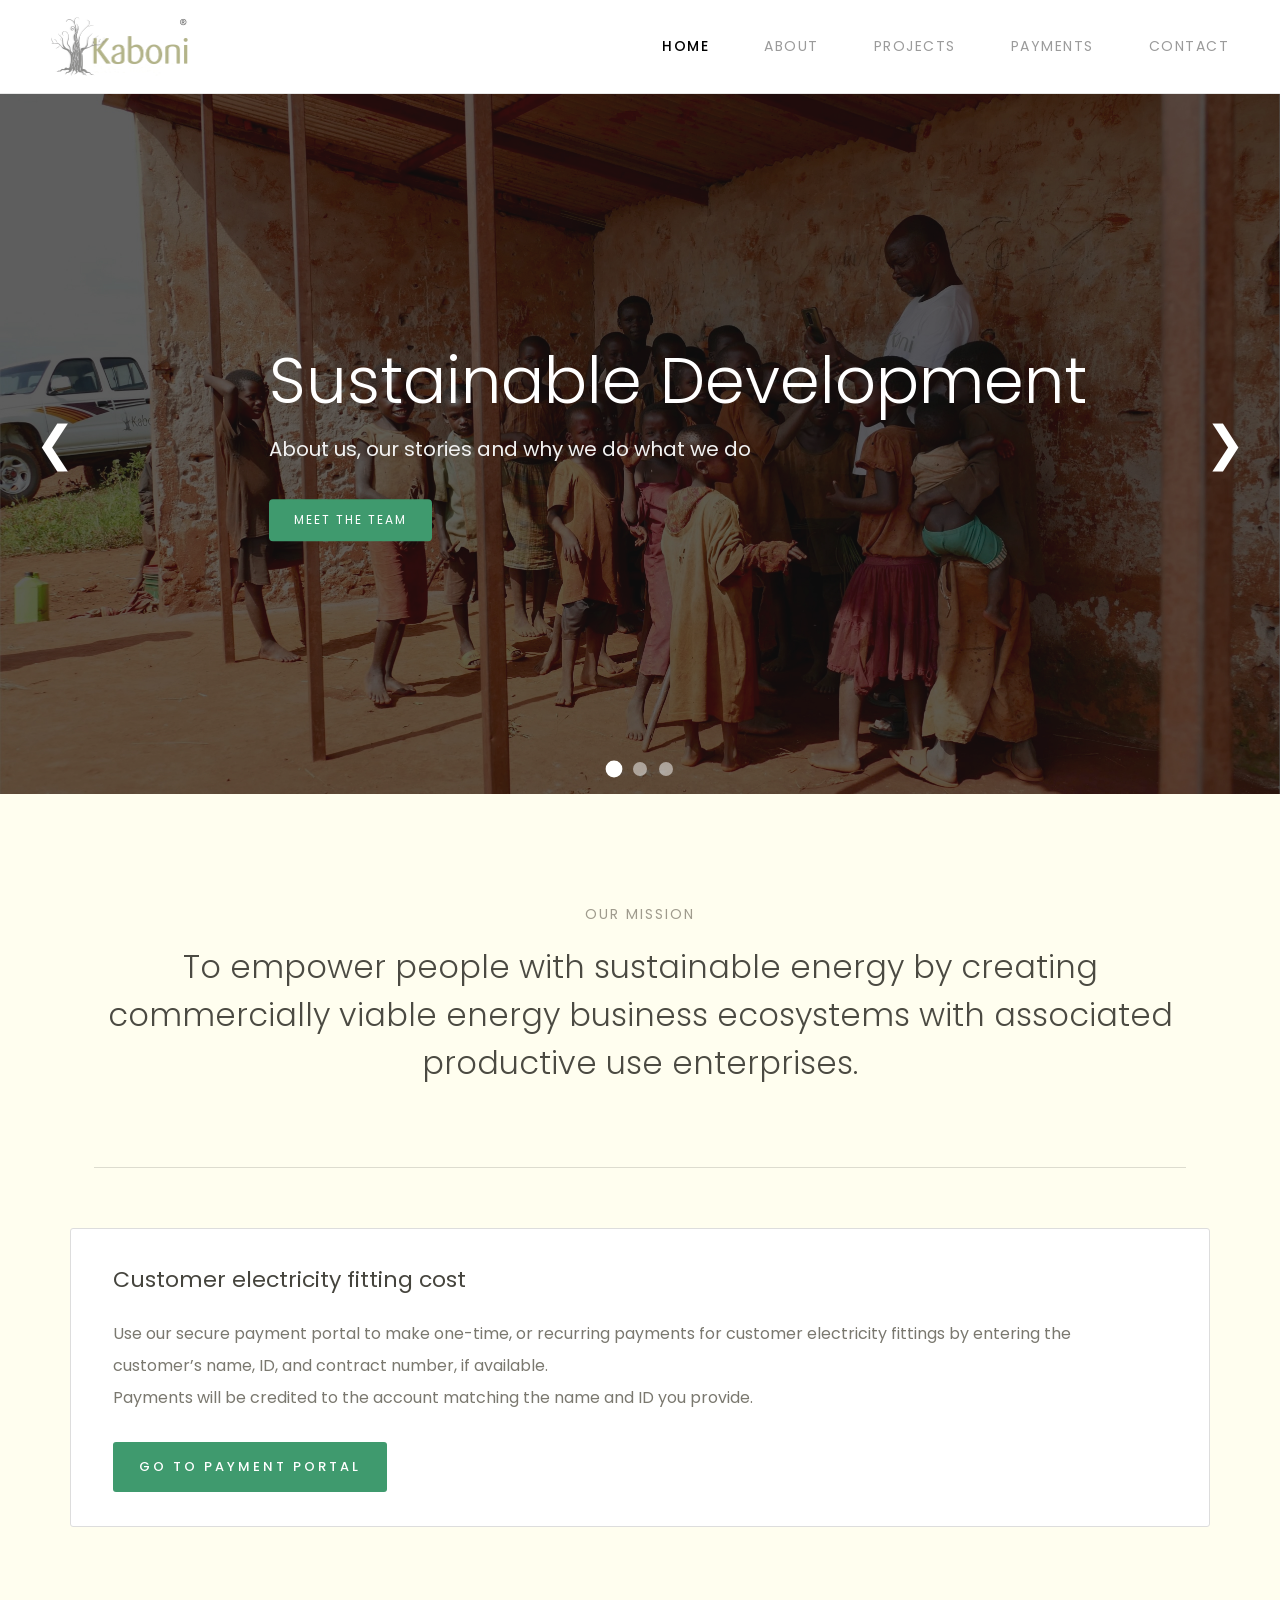
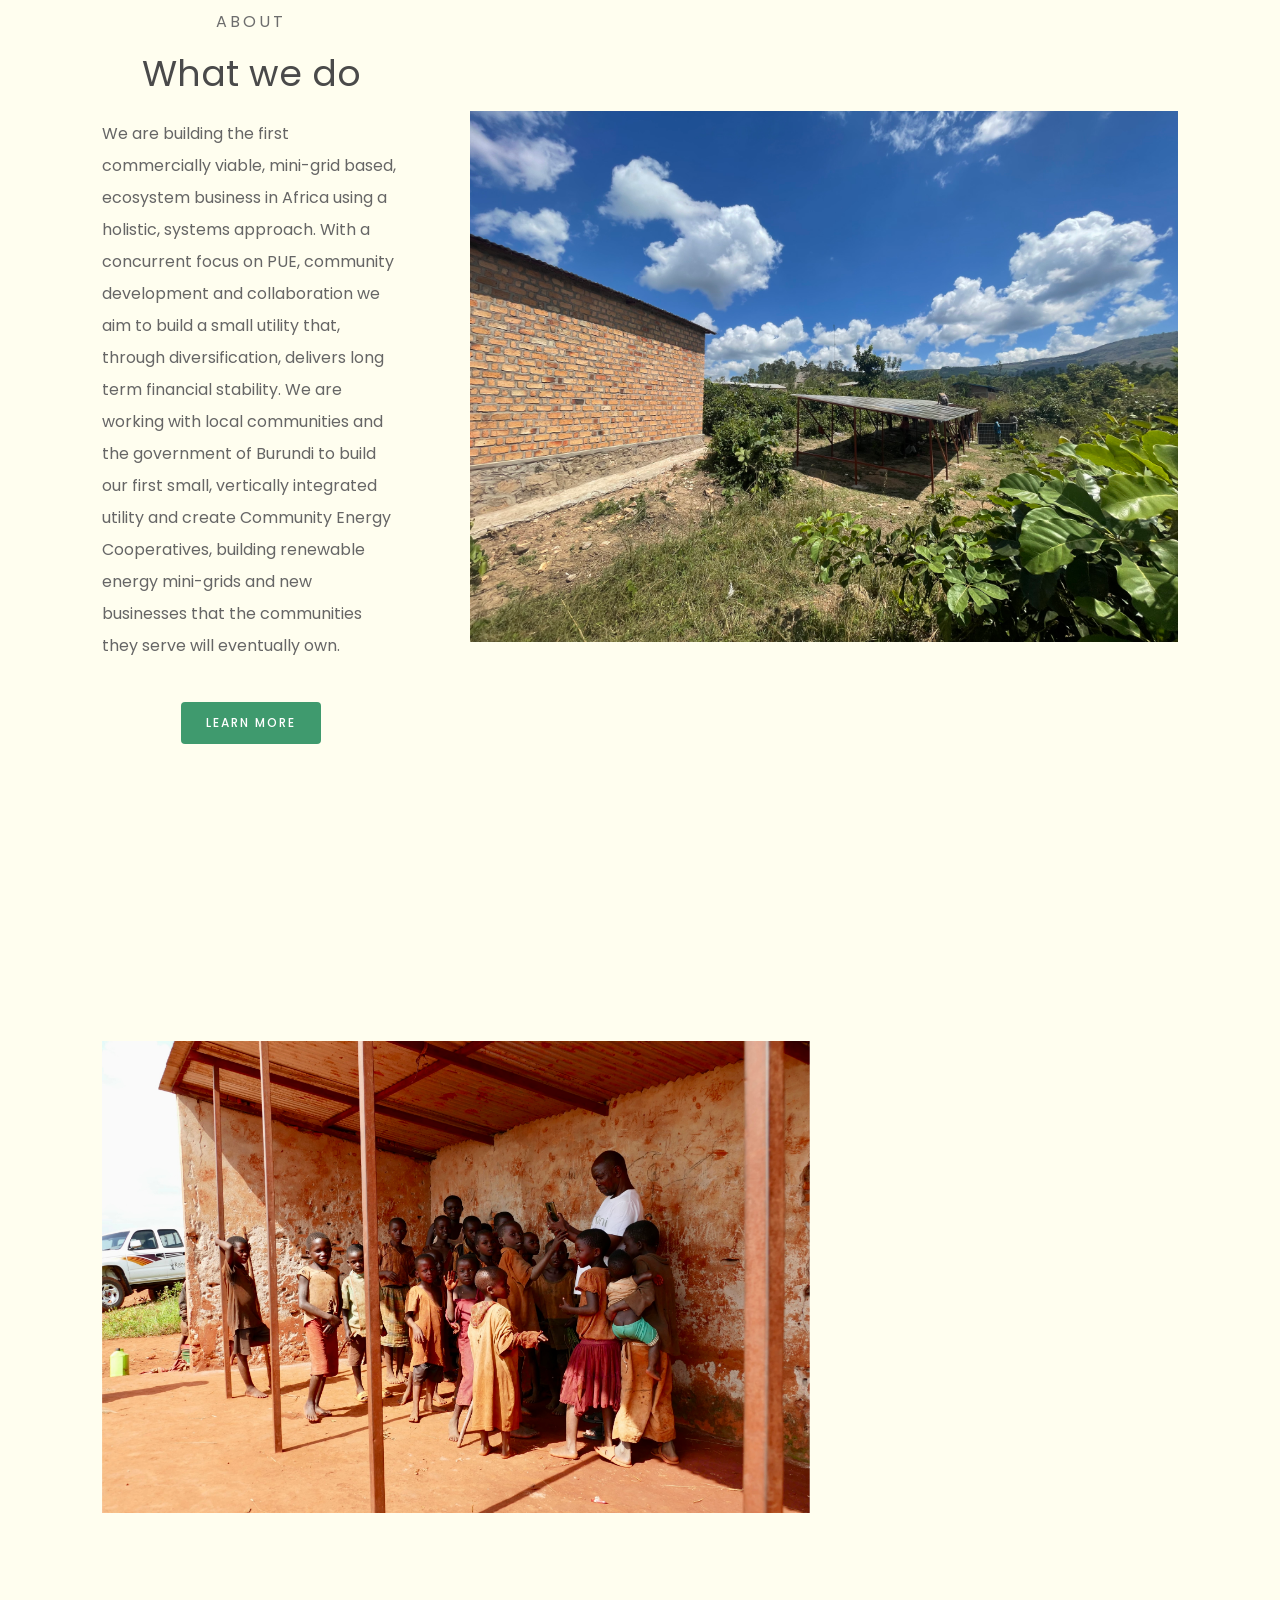
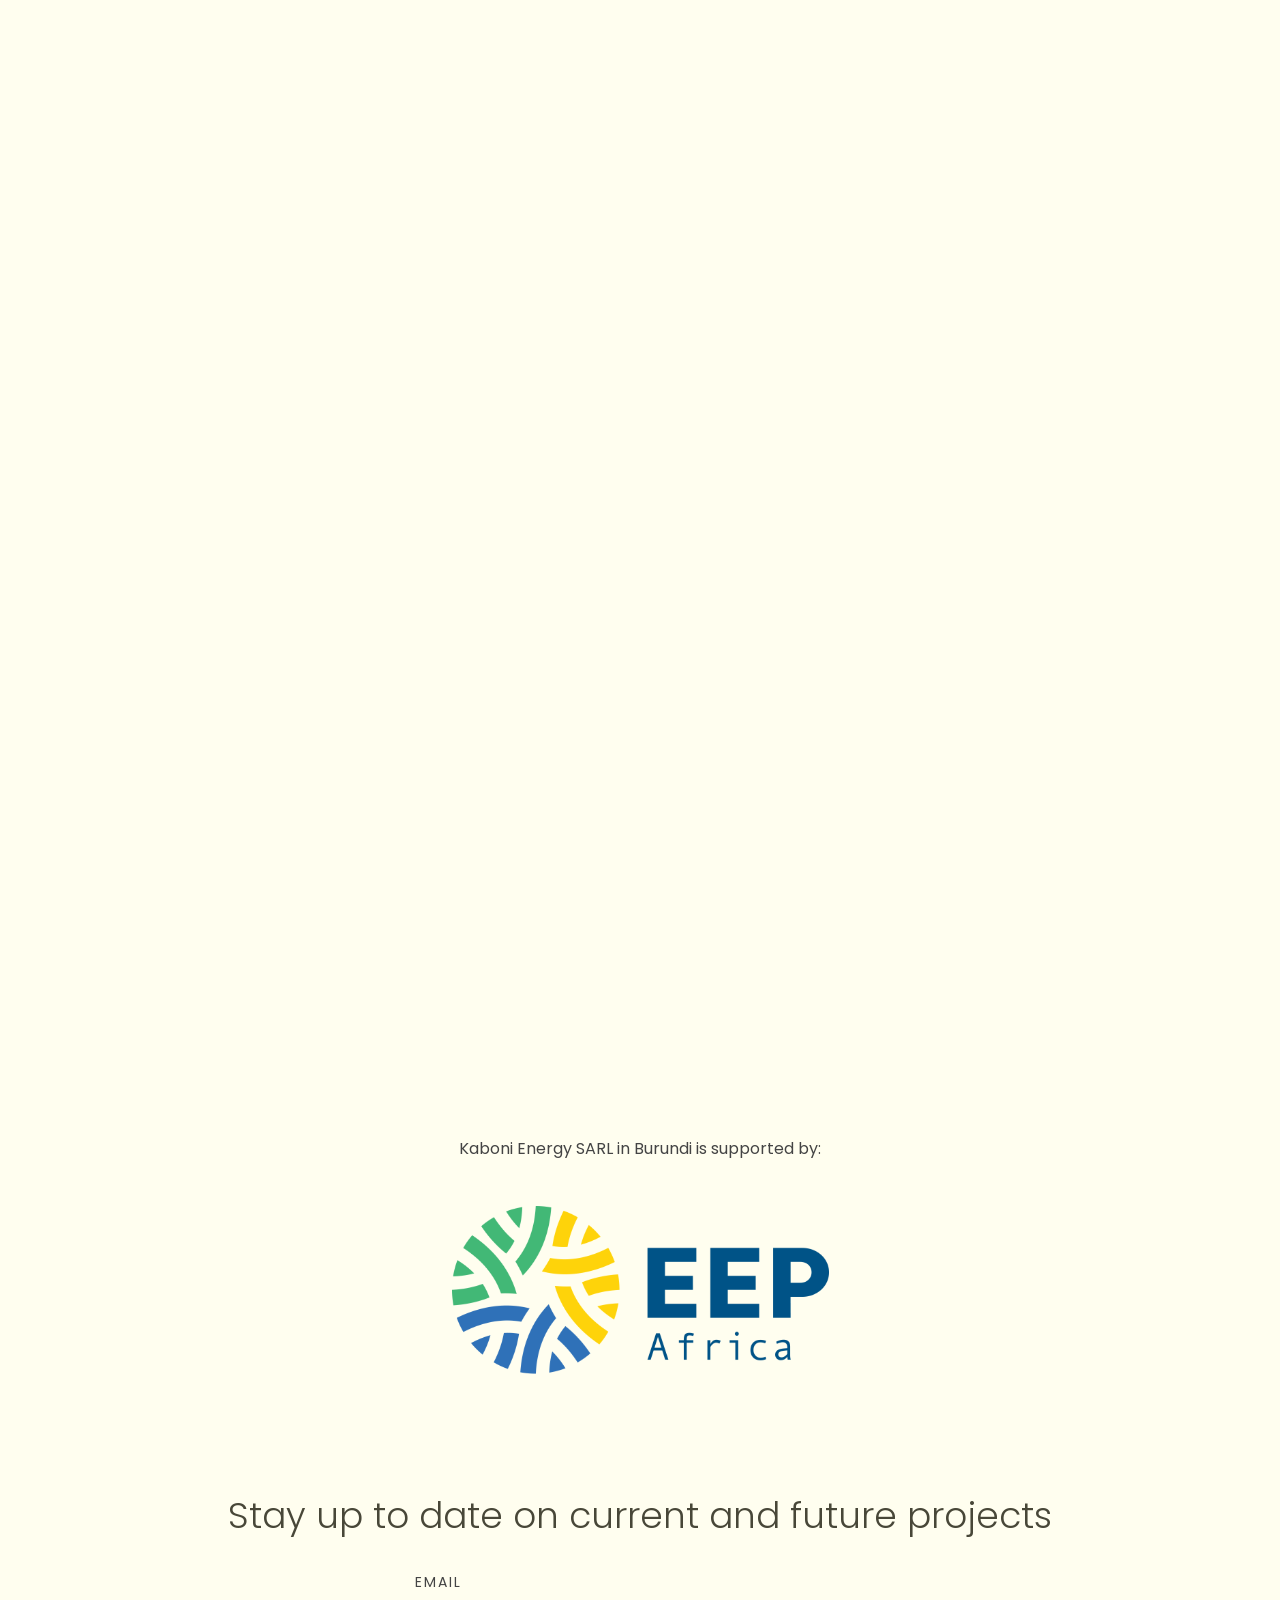
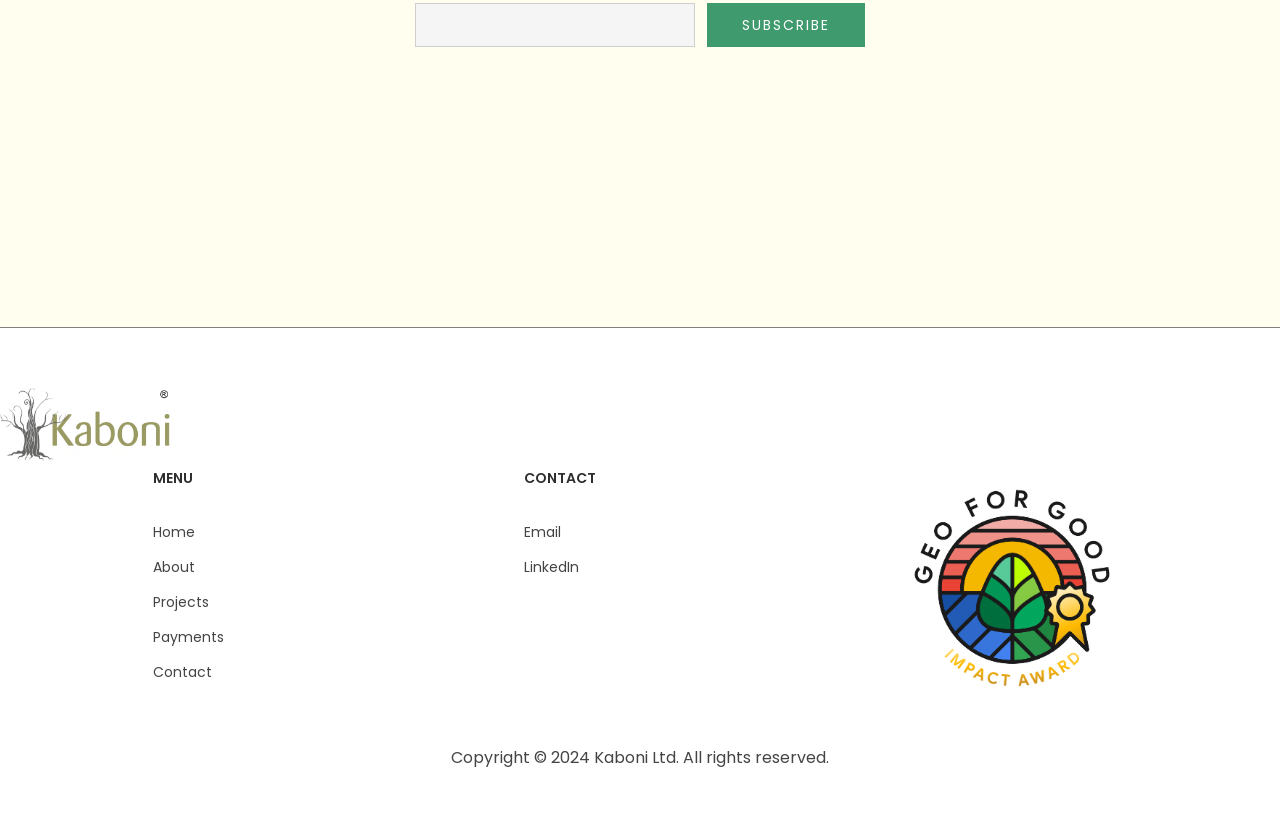
==== index.html @ 1d1e8450 "new" ====
<!doctype html>
<html lang="en">
  <head>
    <meta charset="UTF-8" />
    <meta name="viewport" content="width=device-width, initial-scale=1.0" />
    <title>Kaboni</title>

    <link rel="icon" type="image/png" href="images/title-logo.jpg" />
    <!-- GOOGLE FONT -->
    <link
      href="https://fonts.googleapis.com/css2?family=Poppins:wght@300;400;500;600&display=swap"
      rel="stylesheet"
    />

    <!-- ICONS -->
    <link
      rel="stylesheet"
      href="https://cdnjs.cloudflare.com/ajax/libs/font-awesome/6.5.2/css/all.min.css"
    />

    <link rel="stylesheet" href="css/styles.css" />
  </head>
  <body>
    <header>
      <div class="logo-header">
        <img src="images/logo.jpg" alt="logo" />
      </div>
      <div class="menu-toggle" id="menuToggle">
        <span></span>
        <span></span>
        <span></span>
      </div>
      <nav>
        <ul>
          <li class="active">Home</li>
          <li>About</li>
          <li>Projects</li>
          <li>Payments</li>
          <li>Contact</li>
        </ul>
      </nav>
    </header>

    <!-- =========================
       HERO SLIDER
  ========================== -->

    <div class="hero-slider">
      <!-- SLIDES -->

      <div class="slides">
        <!-- SLIDE 1 -->

        <div class="slide">
          <img src="images/slider1.jpg" />

          <div class="overlay"></div>

          <div class="content">
            <h1>Sustainable Development</h1>

            <p>About us, our stories and why we do what we do</p>

            <!-- غير اللينك هنا -->
            <a href="https://google.com" class="btn"> Meet The Team </a>
          </div>
        </div>

        <!-- SLIDE 2 -->

        <div class="slide">
          <img src="images/slider2.jpg" />

          <div class="overlay"></div>

          <div class="content">
            <h1>Burundi Electrification Programme</h1>

            <p>
              Creating sustainable energy communities by connecting everyone
            </p>

            <!-- غير اللينك هنا -->
            <a href="https://facebook.com" class="btn">READ MORE</a>
          </div>
        </div>

        <!-- SLIDE 3 -->

        <div class="slide">
          <img src="images/slider3.jpg" />

          <div class="overlay"></div>

          <div class="content">
            <h1>Climate Change Matters</h1>

            <p>​Releasing the natural energy of the heart of Africa</p>

            <!-- غير اللينك هنا -->
            <a href="https://youtube.com" class="btn"> HOW WE DO IT </a>
          </div>
        </div>
      </div>

      <!-- ARROWS -->

      <div class="arrow prev">&#10094;</div>
      <div class="arrow next">&#10095;</div>

      <!-- DOTS -->

      <div class="dots">
        <div class="dot active"></div>
        <div class="dot"></div>
        <div class="dot"></div>
      </div>
    </div>

    <section class="mission-section">
      <div class="mission-container" id="zoomBox">
        <p class="mission-subtitle">OUR MISSION</p>

        <h1 class="mission-title">
          To empower people with sustainable energy by creating commercially
          viable energy business ecosystems with associated productive use
          enterprises.
        </h1>
      </div>

      <div class="bottom-line"></div>
    </section>

    <div class="payment-card">
      <h2 class="payment-title">Customer electricity fitting cost</h2>

      <p class="payment-text">
        Use our secure payment portal to make one-time, or recurring payments
        for customer electricity fittings by entering the customer’s name, ID,
        and contract number, if available.
        <br />
        Payments will be credited to the account matching the name and ID you
        provide.
      </p>

      <button class="payment-btn">Go To Payment Portal</button>
    </div>
    <section class="about">
      <div class="about-container">
        <div class="about-content">
          <span class="small-title">ABOUT</span>

          <h2>What we do</h2>

          <p>
            We are building the first commercially viable, mini-grid based,
            ecosystem business in Africa using a holistic, systems approach.
            With a concurrent focus on PUE, community development and
            collaboration we aim to build a small utility that, through
            diversification, delivers long term financial stability. We are
            working with local communities and the government of Burundi to
            build our first small, vertically integrated utility and create
            Community Energy Cooperatives, building renewable energy mini-grids
            and new businesses that the communities they serve will eventually
            own.
          </p>

          <a href="#" class="about-btn">Learn More</a>
        </div>

        <div class="about-image">
          <img src="images/about.jpg" alt="" />
        </div>
      </div>
    </section>

    <section class="team">
      <div class="team-container">
        <!-- IMAGE -->

        <div class="team-image">
          <img src="images/sliderm.jpg" alt="Team Image" />
        </div>

        <!-- CONTENT -->

        <div class="team-content">
          <span class="small-title">TEAM</span>

          <h2>Who we are</h2>

          <p>
            We have a Master in Sustainable Development and a Chartered
            Engineer, well over half a century of experience, six languages and
            professional in-country experience in more than 20 countries. We are
            experts in renewable energy and sustainable development, experts in
            creating new successful businesses, initiatives and programmes,
            experienced with testing and proving new concepts, and succeed by
            working with stakeholders to make great things happen.
          </p>

          <a href="#" class="team-btn">Learn More</a>
        </div>
      </div>
    </section>
    <section class="video-section">
      <div class="video-box">
        <iframe
          src="https://drive.google.com/file/d/1pNr26Gb7bE6LZqkmu4Ur6TYXJTaUm1hx/preview"
          allow="autoplay"
          allowfullscreen
        >
        </iframe>
      </div>
    </section>
    <section class="newsletter-section">
      <div class="newsletter-container">
        <p class="top-text">Kaboni Energy SARL in Burundi is supported by:</p>

        <!-- غير الصورة دي باللوجو بتاعك -->
        <img src="images/eep.png" alt="EEP Africa Logo" class="logo" />

        <h2 class="title">Stay up to date on current and future projects</h2>

        <form class="newsletter-form" id="newsletterForm"action="https://formcarry.com/s/LJ7io-foQDv" method="POST">
          <div class="input-group">
            <label>Email</label>
            <input type="email" placeholder="" required />
          </div>

          <button type="submit" class="subscribe-btn">Subscribe</button>
        </form>

        <p class="message" id="message">Subscription completed successfully!</p>
      </div>
    </section>
    <footer>
      <div class="footer-container">
        <div class="footer-logo">
          <!-- غير اللوجو ده -->
          <img src="images/logo.jpg" alt="Kaboni Logo" />
        </div>
        <div class="footer-content">
          <!-- LEFT LOGO -->

          <!-- CENTER LINKS -->
          <div class="footer-links">
            <div class="footer-column">
              <h3>Menu</h3>

              <ul>
                <li><a href="#">Home</a></li>
                <li><a href="#">About</a></li>
                <li><a href="#">Projects</a></li>
                <li><a href="#">Payments</a></li>
                <li><a href="#">Contact</a></li>
              </ul>
            </div>
          </div>

          <div class="footer-column">
            <h3>Contact</h3>

            <ul>
              <li><a href="#">Email</a></li>
              <li><a href="#">LinkedIn</a></li>
            </ul>
          </div>
          <!-- RIGHT IMAGE -->
          <div class="footer-award">
            <!-- غير الصورة دي -->
            <img src="images/GEO.png" alt="Award" />
          </div>
        </div>

        <!-- COPYRIGHT -->
        <div class="copyright">
          Copyright © 2024 Kaboni Ltd. All rights reserved.
        </div>
      </div>
    </footer>
    <script src="js/index.js"></script>
  </body>
</html>
---- css/styles.css ----
* {
  margin: 0;
  padding: 0;
  box-sizing: border-box;
  font-family: "Poppins", sans-serif;
}

body {
  overflow-x: hidden;
  background: #fffeef;
}

header {
  width: 100%;
  height: 93.63px;
  background: #ffffff;
  border-bottom: 1px solid #e8e8e8;

  display: flex;
  align-items: center;
  justify-content: space-between;

  padding: 0 51px;

  position: relative;
  z-index: 100;
}

.logo-header {
  display: flex;
  align-items: center;
  gap: 12px;
}

.logo-header img {
  width: 137px;
  opacity: 0.75;
}

.logo-header h1 {
  font-size: 24px;
  font-weight: 300;
  color: #8d8750;
  letter-spacing: 1px;
}

nav ul {
  display: flex;
  align-items: center;
  gap: 55px;
  list-style: none;
}

nav ul li {
  position: relative;
  font-size: 14px;
  letter-spacing: 1.5px;
  text-transform: uppercase;
  cursor: pointer;
  color: #9b9b9b;
  transition: 0.3s;
}

nav ul li:hover {
  color: #000;
}

nav ul li.active {
  color: #000;
  font-weight: 500;
}

 
.hero-slider {
  width: 100%;
  height: 700px;
  position: relative;
  overflow: hidden;
}

/* SLIDES */

.slides {
  display: flex;
  width: 100%;
  height: 100%;
  transition: transform 0.8s ease-in-out;
}

.slide {
  min-width: 100%;
  height: 100%;
  position: relative;
  flex-shrink: 0;
}

.slide img {
  width: 100%;
  height: 100%;
  object-fit: cover;
}

/* OVERLAY */

.overlay {
  position: absolute;
  inset: 0;
  background: rgba(0, 0, 0, 0.35);
}

/* CONTENT */

.content {
  position: absolute;
  top: 50%;
  left: 21%;
  transform: translateY(-50%);
  color: #fff;
  z-index: 5;
  max-width: 940px;
}

.content h1 {
  font-size: 64px;
  font-weight: 300;
  margin-bottom: 18px;
  line-height: 1.1;
}

.content p {
  font-size: 20px;
  margin-bottom: 35px;
  color: #f1f1f1;
}

.content .btn {
  display: inline-block;
  padding: 12px 25px;
  background: #3f9a6e;
  color: #fff;
  text-decoration: none;
  font-size: 12px;
  letter-spacing: 2px;
  text-transform: uppercase;
  transition: 0.3s;
  border-radius: 4px;
}

.content .btn:hover {
  background: #32343a;
}

/* ARROWS */

.arrow {
  position: absolute;
  top: 50%;
  transform: translateY(-50%);
  z-index: 10;
  color: #fff;
  font-size: 48px;
  cursor: pointer;
  user-select: none;
  transition: 0.3s;
}

.arrow:hover {
  opacity: 0.7;
}

.prev {
  left: 35px;
}

.next {
  right: 35px;
}

/* DOTS */

.dots {
  position: absolute;
  bottom: 18px;
  left: 50%;
  transform: translateX(-50%);
  display: flex;
  gap: 12px;
  z-index: 10;
}

.dot {
  width: 14px;
  height: 14px;
  border-radius: 50%;
  background: #fff;
  opacity: 0.5;
  cursor: pointer;
  transition: 0.3s;
}

.dot.active {
  opacity: 1;
  transform: scale(1.2);
}

/* RESPONSIVE */

@media (max-width: 992px) {
  .content {
    left: 10%;
    right: 10%;
  }

  .content h1 {
    font-size: 48px;
  }

  .content p {
    font-size: 18px;
  }
}

@media (max-width: 576px) {
  .content h1 {
    font-size: 34px;
  }

  .content .btn {
    padding: 14px 26px;
    font-size: 14px;
  }

  .arrow {
    font-size: 45px;
  }
}

/* =========================
       RESPONSIVE
    ========================== */

@media (max-width: 992px) {
  .content {
    left: 10%;
  }

  .content h2 {
    font-size: 50px;
  }

  nav {
    display: none;
  }
}

@media (max-width: 600px) {
  header {
    padding: 0 20px;
  }

  .content {
    left: 8%;
    right: 8%;
  }

  .content h2 {
    font-size: 38px;
  }

  .content p {
    font-size: 15px;
  }

  .content button {
    padding: 15px 28px;
  }
}

.mission-section {
  width: 100%;
  background: #fffeef;

  padding: 110px 20px 60px;

  overflow: hidden;
}

.mission-container {
  max-width: 1200px;
  margin: auto;

  text-align: center;

  transform: scale(1);
  transition: transform 0.25s linear;
  will-change: transform;
}

/* SMALL TITLE */

.mission-subtitle {
  font-size: 14px;
  letter-spacing: 2px;
  text-transform: uppercase;

  color: #9f9b8d;

  margin-bottom: 18px;
}

/* BIG TEXT */

.mission-title {
  font-size: 32px;
  line-height: 1.5;
  font-weight: 300;

  color: #4b4a42;

  max-width: 1080px;
  margin: auto;
}

/* LINE */

.bottom-line {
  width: 88%;
  height: 1px;

  background: #dddccf;

  margin: 80px auto 0;
}

/* =========================
       RESPONSIVE
    ========================== */

@media (max-width: 992px) {
  .mission-title {
    font-size: 42px;
  }
}

@media (max-width: 600px) {
  .mission-section {
    padding: 80px 20px 50px;
  }

  .mission-title {
    font-size: 28px;
    line-height: 1.7;
  }

  .mission-subtitle {
    font-size: 12px;
  }
}

.payment-card {
  width: 100%;
  max-width: 1140px;
margin: auto;
  background: #ffffff;

  border: 1px solid #dddddd;

  border-radius: 3px;

  padding: 34px 42px;
}

/* TITLE */

.payment-title {
  font-size: 22px;
  font-weight: 400;

  color: #45443d;

  margin-bottom: 22px;
}

/* TEXT */

.payment-text {
  font-size: 16px;
  line-height: 2;

  color: #7a786f;

  max-width: 1030px;
}

/* BUTTON */

.payment-btn {
  margin-top: 28px;

  border: none;
  outline: none;

  background: #3f9a6e;

  color: #fff;

  padding: 15px 26px;

  text-transform: uppercase;

  letter-spacing: 3px;

  font-size: 13px;
  font-weight: 500;

  border-radius: 3px;

  cursor: pointer;

  transition: 0.3s;
}

.payment-btn:hover {
  background:  #32343a;
}

/* =========================
       RESPONSIVE
    ========================== */

@media (max-width: 768px) {
  body {
    padding: 20px;
  }

  .payment-card {
    padding: 28px 22px;
  }

  .payment-title {
    font-size: 20px;
  }

  .payment-text {
    font-size: 15px;
    line-height: 1.9;
  }

  .payment-btn {
    width: 100%;
  }
}

.about {
  width: 100%;
  min-height: 100vh;
  display: flex;
  align-items: center;
  justify-content: center;
  padding: 60px 8%;
}

.about-container {
  display: flex;
  align-items: center;
  justify-content: space-between;
  gap: 70px;
  width: 100%;
}

.about-content {
  flex: 1;
  max-width: 430px;
    display: flex;
    flex-direction: column;
          justify-content: center;

}

.small-title {
  font-size: 16px;
  letter-spacing: 3px;
  color: #6f6f6f;
  margin-bottom: 1.5rem;
  text-align: center;
  text-transform: uppercase;
  
}

.about-content h2 {
  font-size: 36px;
  font-weight: 400;
  color: #4a4a4a;
  text-align: center;
  margin-bottom: 1.5rem;
  line-height: 1.1;

}

.about-content p {
  font-size: 16px;
  line-height: 2;
  color: #666;
  margin-bottom: 40px;
}

.about-btn {
  display: inline-block;
  padding: 12px 25px;
  background: #3f9a6e;
  color: #fff;
  text-decoration: none;
  margin: auto;
  text-transform: uppercase;
  letter-spacing: 2px;
  border-radius: 4px;
  transition: 0.3s;
  font-size: 12px;
  font-weight: 500;
}

.about-btn:hover {
  background:  #32343a;
 }

.about-image {
  flex: 1.3;
}

.about-image img {
  width: 100%;
  width: 708px;
  display: block;
  object-fit: cover;
}

/* Responsive */

@media (max-width: 992px) {
  .about-container {
    flex-direction: column;
  }

  .about-content {
    max-width: 100%;
  }

  .about-content h2 {
    font-size: 45px;
  }
}

@media (max-width: 576px) {
  .about {
    padding: 40px 20px;
  }

  .about-content h2 {
    font-size: 36px;
  }

  .about-content p {
    font-size: 16px;
    line-height: 1.8;
  }

  .about-btn {
    width: 100%;
    text-align: center;
  }
}
.team {
  width: 100%;
  min-height: 100vh;
  display: flex;
  align-items: center;
  justify-content: center;
  padding: 60px 8%;
}

.team-container {
  width: 100%;
  display: flex;
  align-items: center;
  justify-content: space-between;
  gap: 80px;
}

.team-image {
  flex: 1.4;
}

.team-image img {
  width: 100%;
  display: block;
  object-fit: cover;
  width: 708px;
}

.team-content {
  flex: 1;
  max-width: 450px;
    display: flex;
     flex-direction: column;
             justify-content: center;
}

.small-title {
  font-size: 16px;
  letter-spacing: 3px;
  color: #6d6d6d;
  text-transform: uppercase;
  margin-bottom: 20px;
}

.team-content h2 {
  font-size: 36px;
  font-weight: 400;
  text-align: center;
  color: #4b4b4b;
  margin-bottom: 35px;
  line-height: 1.1;
}

.team-content p {
  font-size: 16px;
  line-height: 2;
  color: #666;
  margin-bottom: 45px;
}

.team-btn {
  display: inline-block;
  padding: 12px 25px;
  background: #4aa06e;
  color: #fff;
  text-decoration: none;
  text-transform: uppercase;
  letter-spacing: 2px;
  border-radius: 4px;
  font-size: 14px;
  margin: auto;
  transition: 0.3s;
}

.team-btn:hover {
  background: #32343a;
 }

/* Responsive */

@media (max-width: 992px) {
  .team-container {
    flex-direction: column;
  }

  .team-content {
    max-width: 100%;
  }

  .team-content h2 {
    font-size: 44px;
  }
}

@media (max-width: 576px) {
  .team {
    padding: 40px 20px;
  }

  .team-content h2 {
    font-size: 35px;
  }

  .team-content p {
    font-size: 16px;
    line-height: 1.8;
  }

  .team-btn {
    width: 100%;
    text-align: center;
  }
}
.video-section {
  width: 100%;
  min-height: 100vh;
  display: flex;
  justify-content: center;
  align-items: center;
  padding:  40px 40px 0  40px ;
}

.video-box {
  position: relative;
  width: 100%;
  max-width: 1150px;
  overflow: hidden;
}

/* iframe الخاص بفيديو Google Drive */

.video-box iframe {
  width: 100%;
  height: 650px;
  border: none;
  display: block;
}

/* Responsive */

@media (max-width: 768px) {
  .video-box iframe {
    height: 400px;
  }
}

@media (max-width: 480px) {
  .video-box iframe {
    height: 250px;
  }
}

.newsletter-section {
  width: 100%;
  min-height: 100vh;
  background: #fffeef;
  display: flex;
  align-items: center;
  justify-content: center;
  padding: 0 20px 170px 20px;
}

.newsletter-container {
  text-align: center;
  max-width: 900px;
  width: 100%;
}

.top-text {
  font-size: 16px;
  color: #444;
  margin-bottom: 45px;
  font-weight: 400;
}

.logo {
  width:377px;
  max-width: 100%;
  margin: 0 auto 120px;
  display: block;
}

.title {
  font-size: 36px;
  font-weight: 300;
  color: #484738;
  line-height: 1.2;
  margin-bottom: 35px;
}

.newsletter-form {
  display: flex;
  align-items: flex-end;
  justify-content: center;
  gap: 12px;
  flex-wrap: wrap;
}

.input-group {
  display: flex;
  flex-direction: column;
  align-items: flex-start;
}

.input-group label {
  font-size: 14px;
  letter-spacing: 2px;
  color: #444;
  margin-bottom: 10px;
  text-transform: uppercase;
}

.input-group input {
  width: 280px;
  height: 44px;
  border: 1px solid #cfcfcf;
  background: #f5f5f5;
  padding: 0 15px;
  font-size: 15px;
  outline: none;
}

.subscribe-btn {
  height: 44px;
  padding: 0 35px;
  border: none;
  background: #3f9a6e;
  color: #fff;
  font-size: 14px;
  letter-spacing: 2px;
  text-transform: uppercase;
  cursor: pointer;
  transition: 0.3s;
}

.subscribe-btn:hover {
  background:  #32343a ;
}

.message {
  margin-top: 25px;
  font-size: 16px;
  color: #2d7a50;
  display: none;
}

@media (max-width: 768px) {
  
  .logo {
    margin-bottom: 70px;
  }

  .title {
    font-size: 38px;
  }

  .newsletter-form {
    flex-direction: column;
    align-items: center;
  }

  .input-group input {
    width: 100%;
    min-width: 300px;
  }

  .subscribe-btn {
    width: 300px;
  }
}

@media (max-width: 480px) {
  .title {
    font-size: 30px;
  }

  .input-group input,
  .subscribe-btn {
    width: 100%;
    min-width: unset;
  }
}

footer {
  width: 100%;
  background: #ffffff;
   border-top: 1px solid #7f7f7f;
  padding:60px 0 ;
}

.footer-container {
  max-width: 1400px ;
  margin: auto;
}

.footer-content {
  display: flex;
  justify-content: space-around;
  align-items: flex-start;
  gap: 80px;
      width: 1194px;
    margin: auto;
  flex-wrap: wrap;
}

/* LEFT LOGO */

.footer-logo img {
  width: 170px;
  object-fit: contain;
}

/* CENTER */

.footer-links {
  display: flex;
  gap: 140px;
  flex-wrap: wrap;
 }

.footer-column h3 {
  font-size: 14px;
  font-weight: 600;
  color: #2e2e2e;
  margin-bottom: 30px;
  text-transform: uppercase;
}

.footer-column ul {
  list-style: none;
}

.footer-column ul li {
  margin-bottom: 10px;
}

.footer-column ul li a {
  text-decoration: none;
  color: #444;
  font-size: 14px;
  transition: 0.3s;
}

.footer-column ul li a:hover {
  color: #9f9a55;
}

/* RIGHT IMAGE */

.footer-award img {
  width: 230px;
  object-fit: contain;
}

/* COPYRIGHT */

.copyright {
  text-align: center;
   font-size: 16px;
  color: #444;
  margin-top: 30px;
 }

/* RESPONSIVE */

@media (max-width: 1100px) {
  .footer-content {
    justify-content: center;
    text-align: center;
  }

  .footer-links {
    gap: 80px;
    justify-content: center;
  }
}

@media (max-width: 768px) {
  footer {
    padding: 60px 25px 30px;
  }

  .footer-content {
    flex-direction: column;
    align-items: center;
  }

  .footer-links {
    flex-direction: column;
    gap: 50px;
  }

  .footer-column ul li a {
    font-size: 16px;
  }

  .footer-award img {
    width: 180px;
  }

  .copyright {
    margin-top: 60px;
    font-size: 14px;
  }
}
.about-content,
.team-content {
  opacity: 0;
  transform: translateY(80px);
  transition: all 0.8s ease;
}

/* fallback مهم جدًا */
.about-content.show,
.team-content.show {
  opacity: 1;
  transform: translateY(0);
}
@media (max-width: 1024px) and (min-width: 768px) {
html,body {
width: 100%;
overflow-x: hidden;

}
  .hero-slider {
    height: 500px;
  }
  .about,.team,.video-section,.newsletter-section {
    min-height: auto;
   }
   .top-text{
    margin-top: 1rem;
   }
.footer-links{
    margin-top: unset;
}
  nav ul {
    gap: 25px;
  }

  /* HERO */
  .content {
    left: 8%;
    right: 8%;
  }

  .content h1 {
    font-size: 48px;
  }

  /* ABOUT + TEAM */
  .about-container,
  .team-container {
    
  }

  .about-content,
  .team-content {
    
  }
 

  .about-image img,
  .team-image img {
    width: 100%;
    max-width: 600px;
  }

  /* FOOTER */
  .footer-content {
    width: 100%;
    gap: 50px;
  }

  .footer-links {
    gap: 60px;
  }
}
@media (max-width: 767px) {
  html,body{
        width: 100%;
        overflow-x: hidden;
        padding: 0;

    }
}
@media (max-width:768px){

  header{
    height: 90px;
    padding: 0 20px;
    position: relative;
  }

  /* زرار المينيو */
  .menu-toggle{
    width: 35px;
    height: 25px;
    display: flex;
    flex-direction: column;
    justify-content: space-between;
    cursor: pointer;
    z-index: 1001;
  }

  .menu-toggle span{
    width: 100%;
    height: 2px;
    background: #000;
    border-radius: 10px;
  }

  /* المنيو */
  nav{
    display: none;

    position: absolute;
    top: 90px;
    left: 0;

    width: 100%;
    background: #fff;

    padding: 25px 0;
    z-index: 999;
  }

  nav.active{
    display: block;
  }

  nav ul{
    display: flex;
    flex-direction: column;
    align-items: center;
    gap: 25px;
  }
}
@media (max-width:768px){

  .hero-slider{
    height: 100vh;
  }

  .slide img{
    height: 100%;
    object-fit: cover;
  }

  .content{
    left: 20px;
    right: 20px;
    top: 50%;
    transform: translateY(-50%);
    max-width: 100%;
  }

  .content h1{
    font-size: 34px;
    line-height: 1.2;
    margin-bottom: 15px;
  }

  .content p{
    font-size: 16px;
    line-height: 1.7;
    margin-bottom: 25px;
  }

  .content .btn{
    padding: 14px 22px;
    font-size: 12px;
    letter-spacing: 1px;
  }

  .arrow{
    font-size: 30px;
  }

  .prev{
    left: 15px;
  }

  .next{
    right: 15px;
  }

  .dots{
    bottom: 25px;
  }
}
@media (max-width:768px){

  .hero-slider{
    width: 100%;
    overflow: hidden;
  }

  .slides{
    display: flex;
    width: 100%;
  }

  .slide{
    min-width: 100%;
    width: 100%;
    flex-shrink: 0;
    overflow: hidden;
  }

  .slide img{
    width: 100%;
    display: block;
  }
  .about-image img,.team-image img  {
    width: 346px;
  }
  .video-section{
    min-height: auto;
  }

}
@media (max-width:768px){

  footer{
    padding: 50px 20px 25px;
  }

  .footer-content{
    width: 100%;
    flex-direction: column;
    align-items: flex-start;
    margin-top: 1rem;
    text-align: start;
    gap:20px;
  }

  .footer-links{
    flex-direction: column;
    gap: 40px;
    align-items: center;
  }

  .footer-logo img{
    width: 150px;
  }

  .footer-award img{
    width: 170px;
  }

  .copyright{
    margin-top: 40px;
    line-height: 1.8;
    font-size: 14px;
  }

}
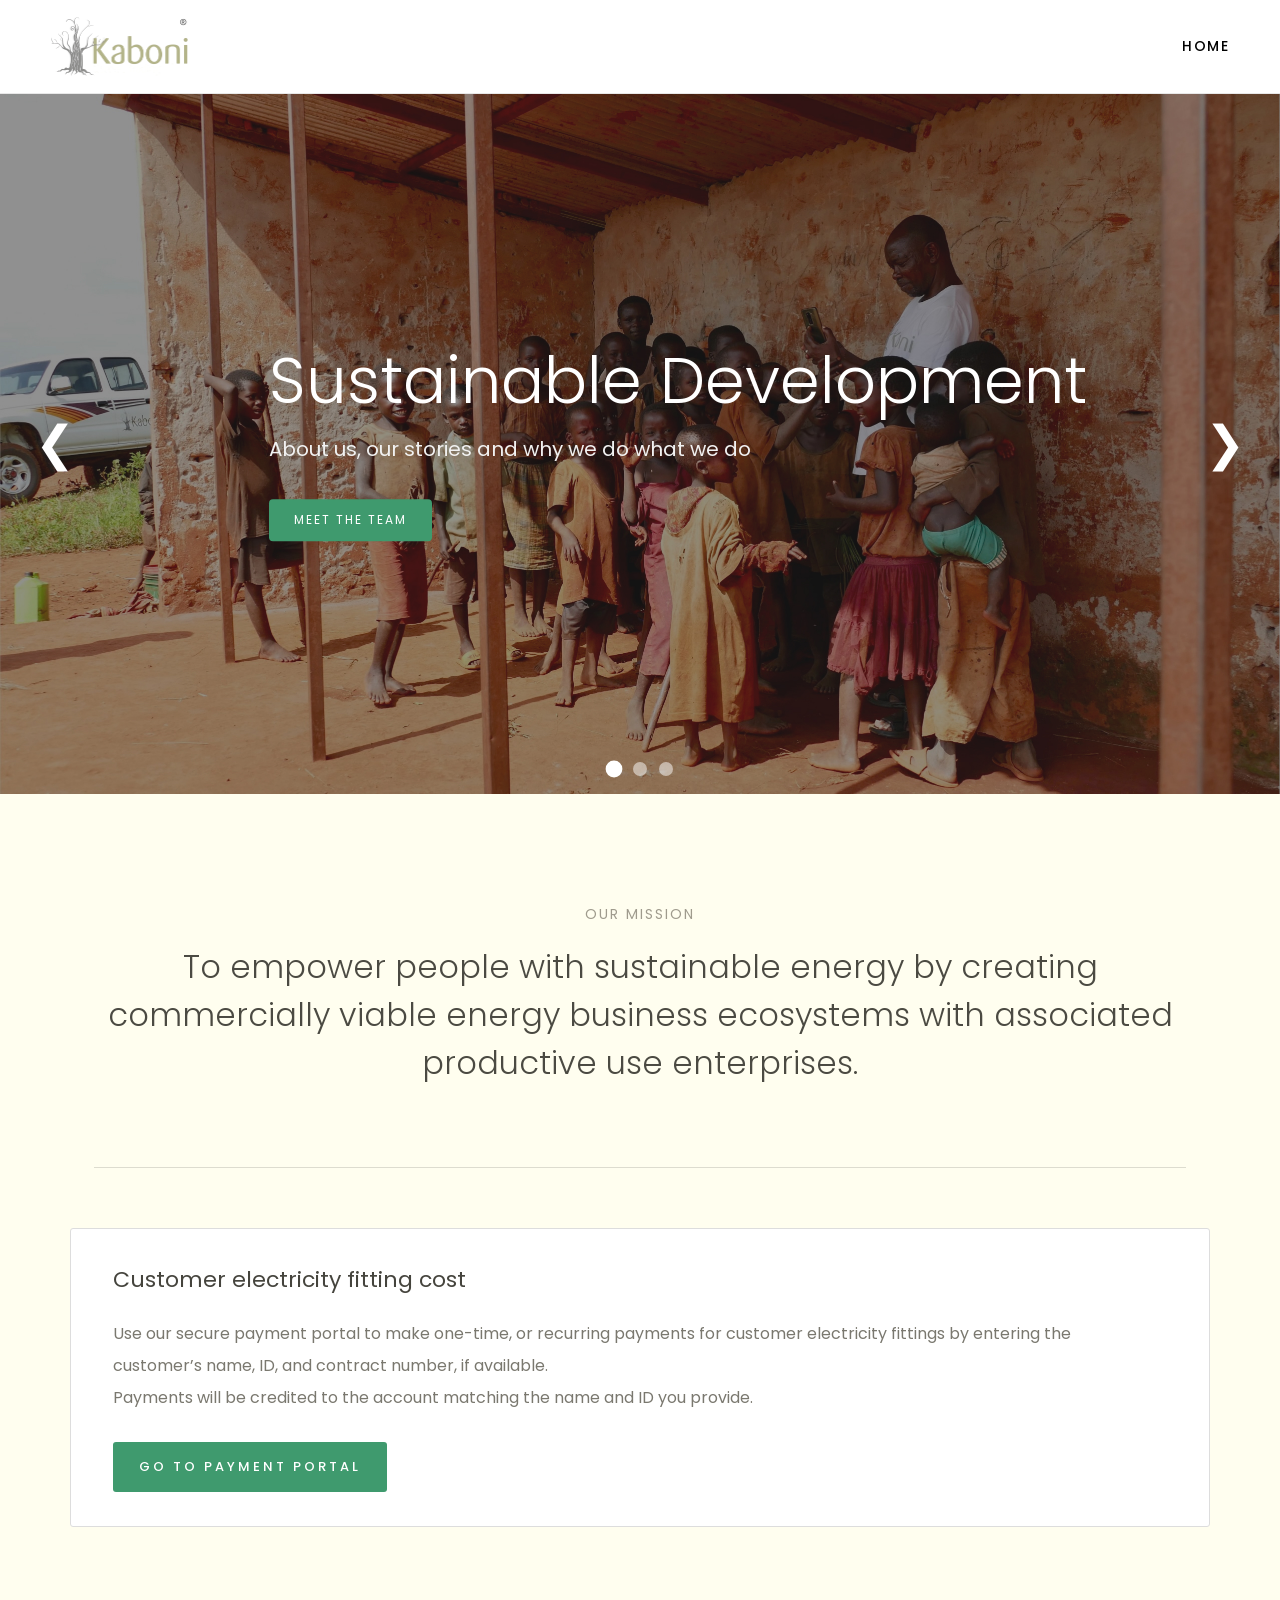
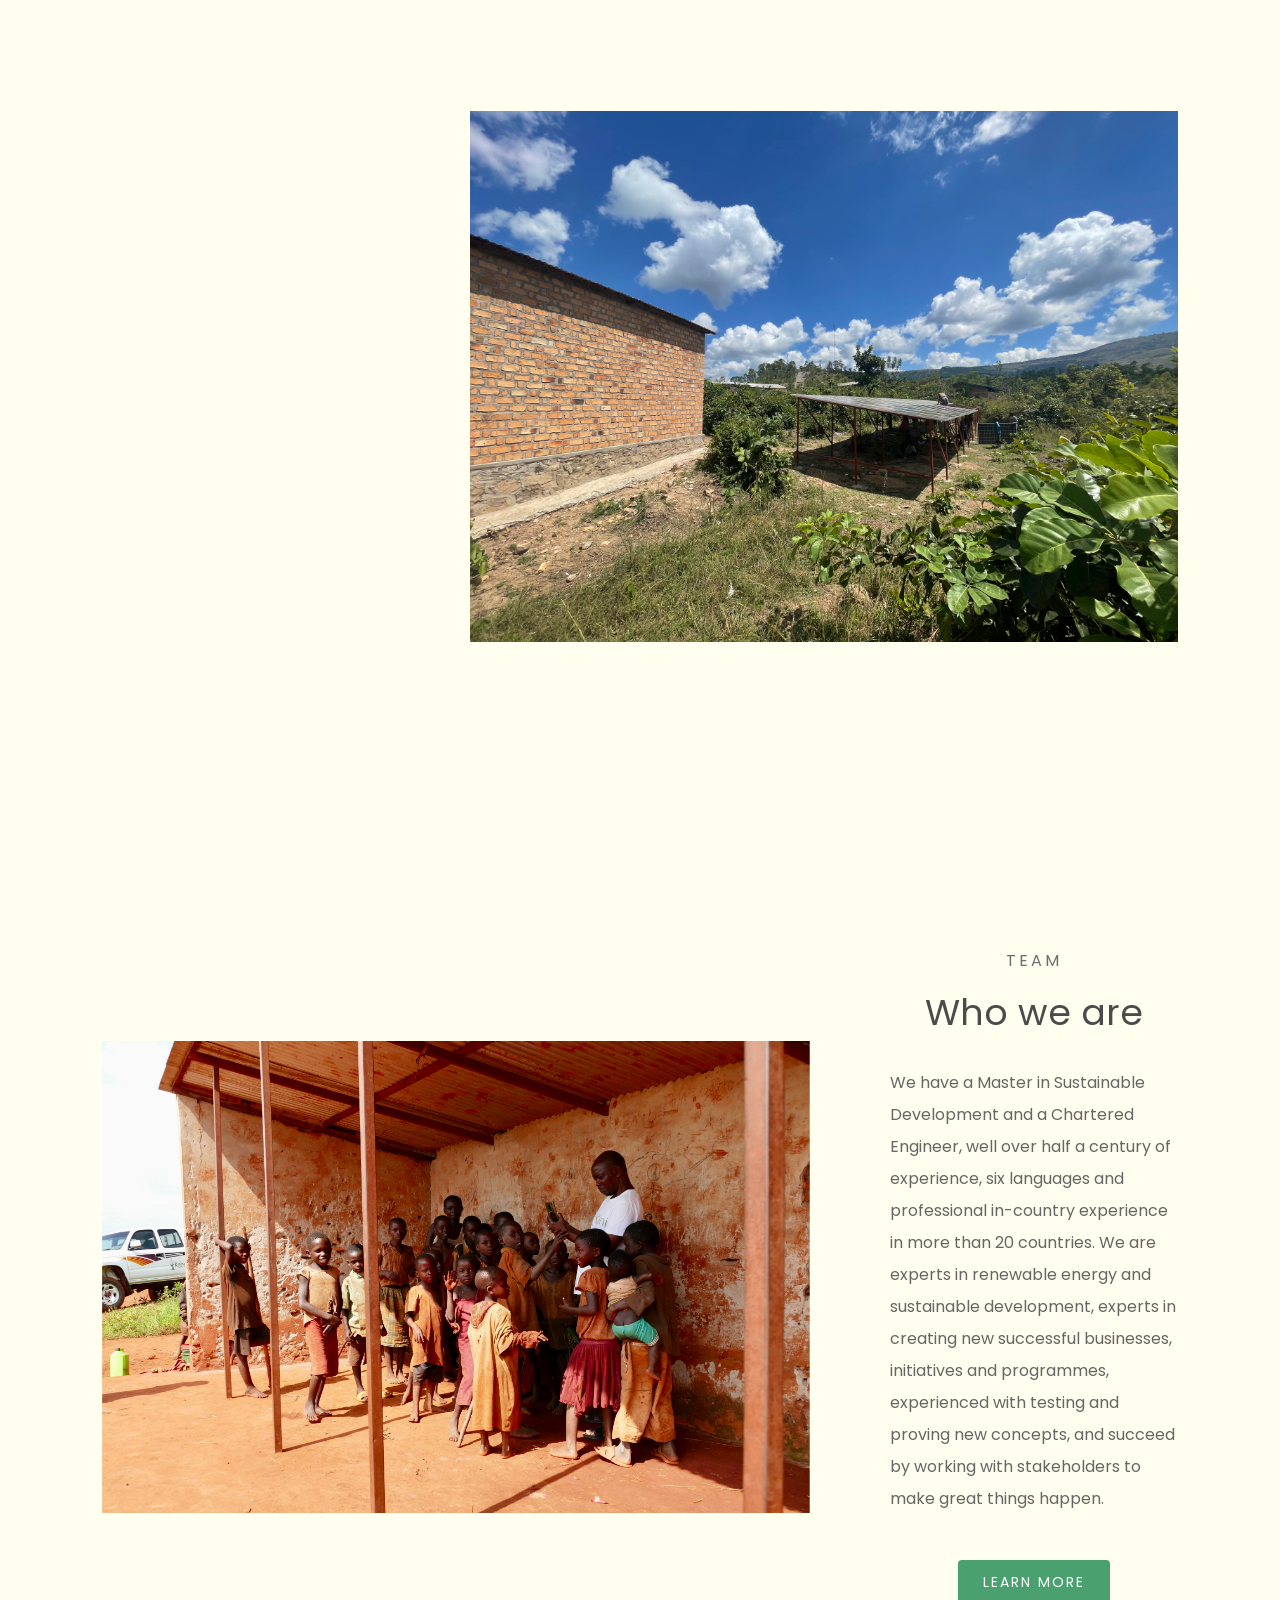
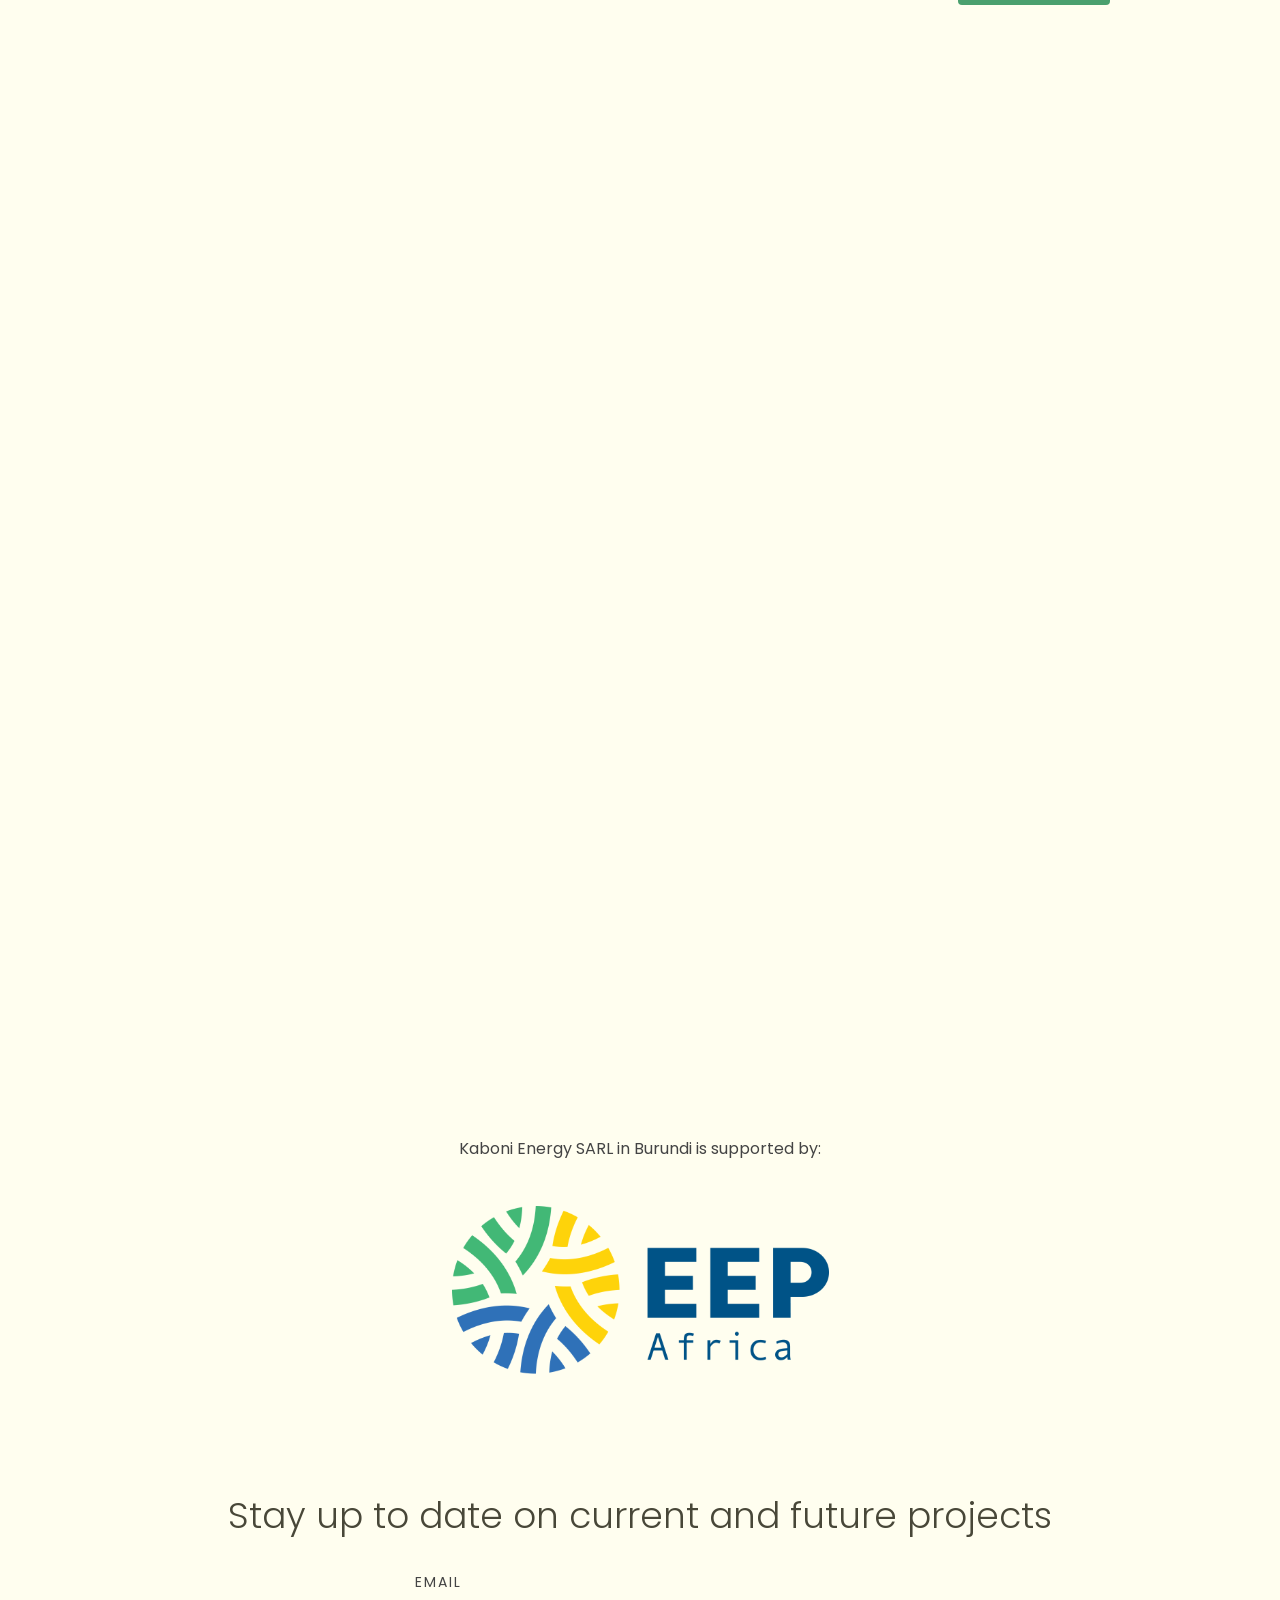
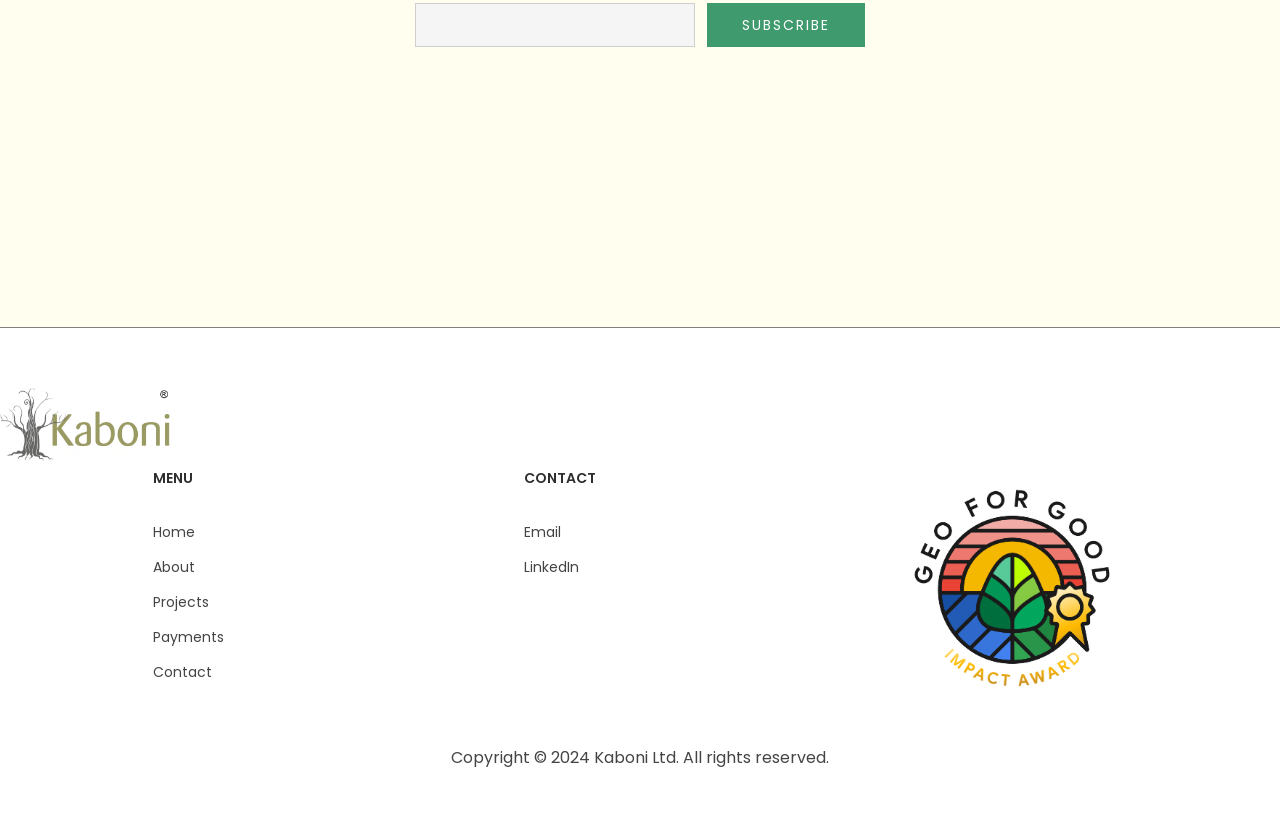
==== commit 05790526: "new" ====
--- a/index.html
+++ b/index.html
@@ -33,10 +33,7 @@
       <nav>
         <ul>
           <li class="active">Home</li>
-          <li>About</li>
-          <li>Projects</li>
-          <li>Payments</li>
-          <li>Contact</li>
+      
         </ul>
       </nav>
     </header>
@@ -46,8 +43,6 @@
   ========================== -->
 
     <div class="hero-slider">
-      <!-- SLIDES -->
-
       <div class="slides">
         <!-- SLIDE 1 -->
 
@@ -73,7 +68,7 @@
 
           <div class="overlay"></div>
 
-          <div class="content">
+          <div class="content  ">
             <h1>Burundi Electrification Programme</h1>
 
             <p>
@@ -92,7 +87,7 @@
 
           <div class="overlay"></div>
 
-          <div class="content">
+          <div class="content centered">
             <h1>Climate Change Matters</h1>
 
             <p>​Releasing the natural energy of the heart of Africa</p>
@@ -222,7 +217,12 @@
 
         <h2 class="title">Stay up to date on current and future projects</h2>
 
-        <form class="newsletter-form" id="newsletterForm"action="https://formcarry.com/s/LJ7io-foQDv" method="POST">
+        <form
+          class="newsletter-form"
+          id="newsletterForm"
+          action="https://formcarry.com/s/LJ7io-foQDv"
+          method="POST"
+        >
           <div class="input-group">
             <label>Email</label>
             <input type="email" placeholder="" required />
--- a/css/styles.css
+++ b/css/styles.css
@@ -5,9 +5,10 @@
   font-family: "Poppins", sans-serif;
 }
 
-body {
+html,body {
   overflow-x: hidden;
   background: #fffeef;
+  width: 100%;
 }
 
 header {
@@ -70,12 +71,12 @@
   font-weight: 500;
 }
 
- 
 .hero-slider {
   width: 100%;
   height: 700px;
   position: relative;
   overflow: hidden;
+  overflow-x: hidden;
 }
 
 /* SLIDES */
@@ -105,7 +106,6 @@
 .overlay {
   position: absolute;
   inset: 0;
-  background: rgba(0, 0, 0, 0.35);
 }
 
 /* CONTENT */
@@ -149,6 +149,15 @@
 .content .btn:hover {
   background: #32343a;
 }
+.centered {
+  display: flex;
+  flex-direction: column;
+  justify-content: center;
+  text-align: center;
+}
+.centered .btn {
+  margin: auto;
+}
 
 /* ARROWS */
 
@@ -360,7 +369,7 @@
 .payment-card {
   width: 100%;
   max-width: 1140px;
-margin: auto;
+  margin: auto;
   background: #ffffff;
 
   border: 1px solid #dddddd;
@@ -421,7 +430,7 @@
 }
 
 .payment-btn:hover {
-  background:  #32343a;
+  background: #32343a;
 }
 
 /* =========================
@@ -471,10 +480,9 @@
 .about-content {
   flex: 1;
   max-width: 430px;
-    display: flex;
-    flex-direction: column;
-          justify-content: center;
-
+  display: flex;
+  flex-direction: column;
+  justify-content: center;
 }
 
 .small-title {
@@ -484,7 +492,6 @@
   margin-bottom: 1.5rem;
   text-align: center;
   text-transform: uppercase;
-  
 }
 
 .about-content h2 {
@@ -494,7 +501,6 @@
   text-align: center;
   margin-bottom: 1.5rem;
   line-height: 1.1;
-
 }
 
 .about-content p {
@@ -520,8 +526,8 @@
 }
 
 .about-btn:hover {
-  background:  #32343a;
- }
+  background: #32343a;
+}
 
 .about-image {
   flex: 1.3;
@@ -600,9 +606,9 @@
 .team-content {
   flex: 1;
   max-width: 450px;
-    display: flex;
-     flex-direction: column;
-             justify-content: center;
+  display: flex;
+  flex-direction: column;
+  justify-content: center;
 }
 
 .small-title {
@@ -645,7 +651,7 @@
 
 .team-btn:hover {
   background: #32343a;
- }
+}
 
 /* Responsive */
 
@@ -688,7 +694,7 @@
   display: flex;
   justify-content: center;
   align-items: center;
-  padding:  40px 40px 0  40px ;
+  padding: 40px 40px 0 40px;
 }
 
 .video-box {
@@ -745,7 +751,7 @@
 }
 
 .logo {
-  width:377px;
+  width: 377px;
   max-width: 100%;
   margin: 0 auto 120px;
   display: block;
@@ -805,7 +811,7 @@
 }
 
 .subscribe-btn:hover {
-  background:  #32343a ;
+  background: #32343a;
 }
 
 .message {
@@ -816,7 +822,6 @@
 }
 
 @media (max-width: 768px) {
-  
   .logo {
     margin-bottom: 70px;
   }
@@ -855,12 +860,12 @@
 footer {
   width: 100%;
   background: #ffffff;
-   border-top: 1px solid #7f7f7f;
-  padding:60px 0 ;
+  border-top: 1px solid #7f7f7f;
+  padding: 60px 0;
 }
 
 .footer-container {
-  max-width: 1400px ;
+  max-width: 1400px;
   margin: auto;
 }
 
@@ -869,8 +874,8 @@
   justify-content: space-around;
   align-items: flex-start;
   gap: 80px;
-      width: 1194px;
-    margin: auto;
+  width: 1194px;
+  margin: auto;
   flex-wrap: wrap;
 }
 
@@ -887,7 +892,7 @@
   display: flex;
   gap: 140px;
   flex-wrap: wrap;
- }
+}
 
 .footer-column h3 {
   font-size: 14px;
@@ -927,10 +932,10 @@
 
 .copyright {
   text-align: center;
-   font-size: 16px;
+  font-size: 16px;
   color: #444;
   margin-top: 30px;
- }
+}
 
 /* RESPONSIVE */
 
@@ -988,23 +993,26 @@
   transform: translateY(0);
 }
 @media (max-width: 1024px) and (min-width: 768px) {
-html,body {
-width: 100%;
-overflow-x: hidden;
-
-}
+  html,
+  body {
+    width: 100%;
+    overflow-x: hidden;
+  }
   .hero-slider {
     height: 500px;
   }
-  .about,.team,.video-section,.newsletter-section {
+  .about,
+  .team,
+  .video-section,
+  .newsletter-section {
     min-height: auto;
-   }
-   .top-text{
+  }
+  .top-text {
     margin-top: 1rem;
-   }
-.footer-links{
+  }
+  .footer-links {
     margin-top: unset;
-}
+  }
   nav ul {
     gap: 25px;
   }
@@ -1022,14 +1030,11 @@
   /* ABOUT + TEAM */
   .about-container,
   .team-container {
-    
   }
 
   .about-content,
   .team-content {
-    
-  }
- 
+  }
 
   .about-image img,
   .team-image img {
@@ -1048,23 +1053,22 @@
   }
 }
 @media (max-width: 767px) {
-  html,body{
-        width: 100%;
-        overflow-x: hidden;
-        padding: 0;
-
-    }
-}
-@media (max-width:768px){
-
-  header{
+  html,
+  body {
+    width: 100%;
+    overflow-x: hidden;
+    padding: 0;
+  }
+}
+@media (max-width: 768px) {
+  header {
     height: 90px;
     padding: 0 20px;
     position: relative;
   }
 
   /* زرار المينيو */
-  .menu-toggle{
+  .menu-toggle {
     width: 35px;
     height: 25px;
     display: flex;
@@ -1074,7 +1078,7 @@
     z-index: 1001;
   }
 
-  .menu-toggle span{
+  .menu-toggle span {
     width: 100%;
     height: 2px;
     background: #000;
@@ -1082,7 +1086,7 @@
   }
 
   /* المنيو */
-  nav{
+  nav {
     display: none;
 
     position: absolute;
@@ -1096,29 +1100,28 @@
     z-index: 999;
   }
 
-  nav.active{
+  nav.active {
     display: block;
   }
 
-  nav ul{
+  nav ul {
     display: flex;
     flex-direction: column;
     align-items: center;
     gap: 25px;
   }
 }
-@media (max-width:768px){
-
-  .hero-slider{
+@media (max-width: 768px) {
+  .hero-slider {
     height: 100vh;
   }
 
-  .slide img{
+  .slide img {
     height: 100%;
     object-fit: cover;
   }
 
-  .content{
+  .content {
     left: 20px;
     right: 20px;
     top: 50%;
@@ -1126,104 +1129,101 @@
     max-width: 100%;
   }
 
-  .content h1{
+  .content h1 {
     font-size: 34px;
     line-height: 1.2;
     margin-bottom: 15px;
   }
 
-  .content p{
+  .content p {
     font-size: 16px;
     line-height: 1.7;
     margin-bottom: 25px;
   }
 
-  .content .btn{
+  .content .btn {
     padding: 14px 22px;
     font-size: 12px;
     letter-spacing: 1px;
   }
 
-  .arrow{
+  .arrow {
     font-size: 30px;
   }
 
-  .prev{
+  .prev {
     left: 15px;
   }
 
-  .next{
+  .next {
     right: 15px;
   }
 
-  .dots{
+  .dots {
     bottom: 25px;
   }
 }
-@media (max-width:768px){
-
-  .hero-slider{
+@media (max-width: 768px) {
+  .hero-slider {
     width: 100%;
     overflow: hidden;
   }
 
-  .slides{
+  .slides {
     display: flex;
     width: 100%;
   }
 
-  .slide{
+  .slide {
     min-width: 100%;
     width: 100%;
     flex-shrink: 0;
     overflow: hidden;
   }
 
-  .slide img{
+  .slide img {
     width: 100%;
     display: block;
   }
-  .about-image img,.team-image img  {
+  .about-image img,
+  .team-image img {
     width: 346px;
   }
-  .video-section{
+  .video-section {
     min-height: auto;
   }
-
-}
-@media (max-width:768px){
-
-  footer{
+}
+@media (max-width: 768px) {
+  footer {
     padding: 50px 20px 25px;
   }
 
-  .footer-content{
+  .footer-content {
     width: 100%;
     flex-direction: column;
     align-items: flex-start;
     margin-top: 1rem;
     text-align: start;
-    gap:20px;
-  }
-
-  .footer-links{
+    gap: 20px;
+  }
+
+  .footer-links {
     flex-direction: column;
     gap: 40px;
     align-items: center;
   }
 
-  .footer-logo img{
+  .footer-logo img {
     width: 150px;
   }
 
-  .footer-award img{
+  .footer-award img {
     width: 170px;
   }
 
-  .copyright{
+  .copyright {
     margin-top: 40px;
     line-height: 1.8;
     font-size: 14px;
   }
-
-}+}
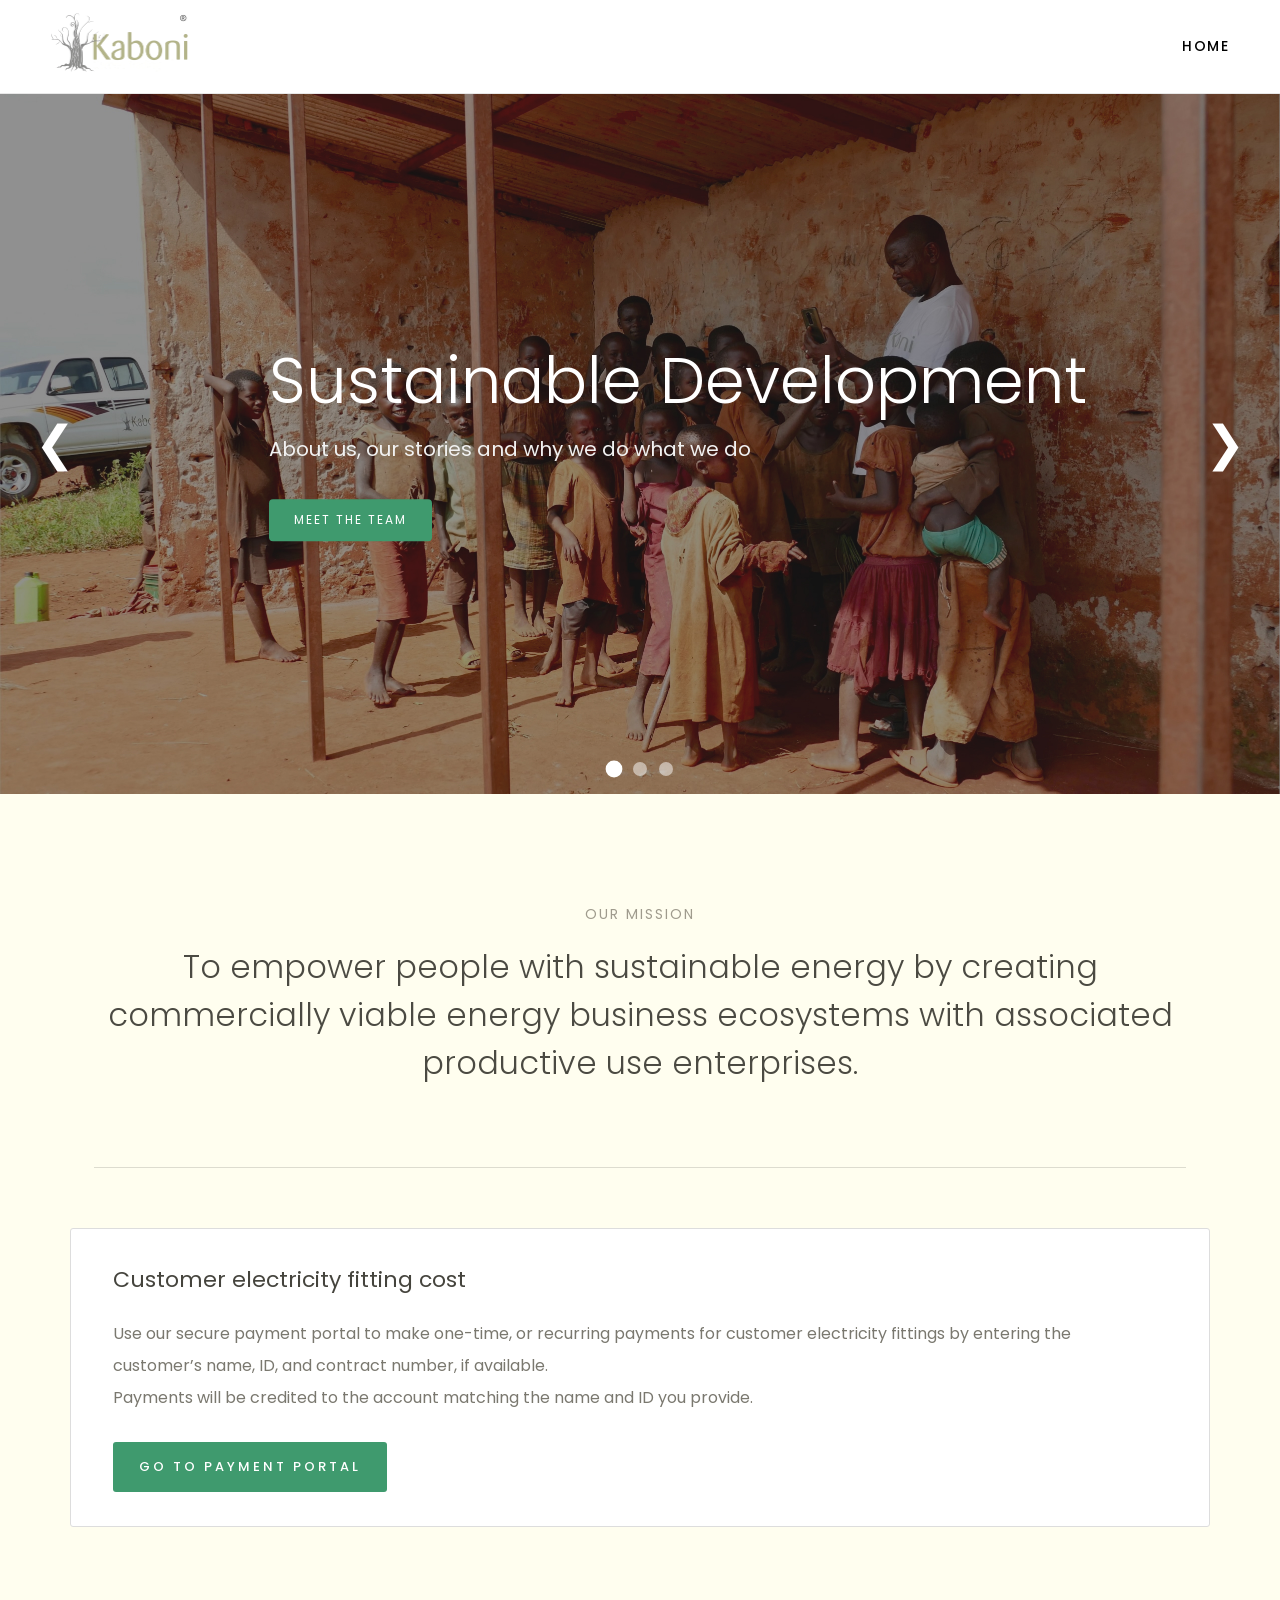
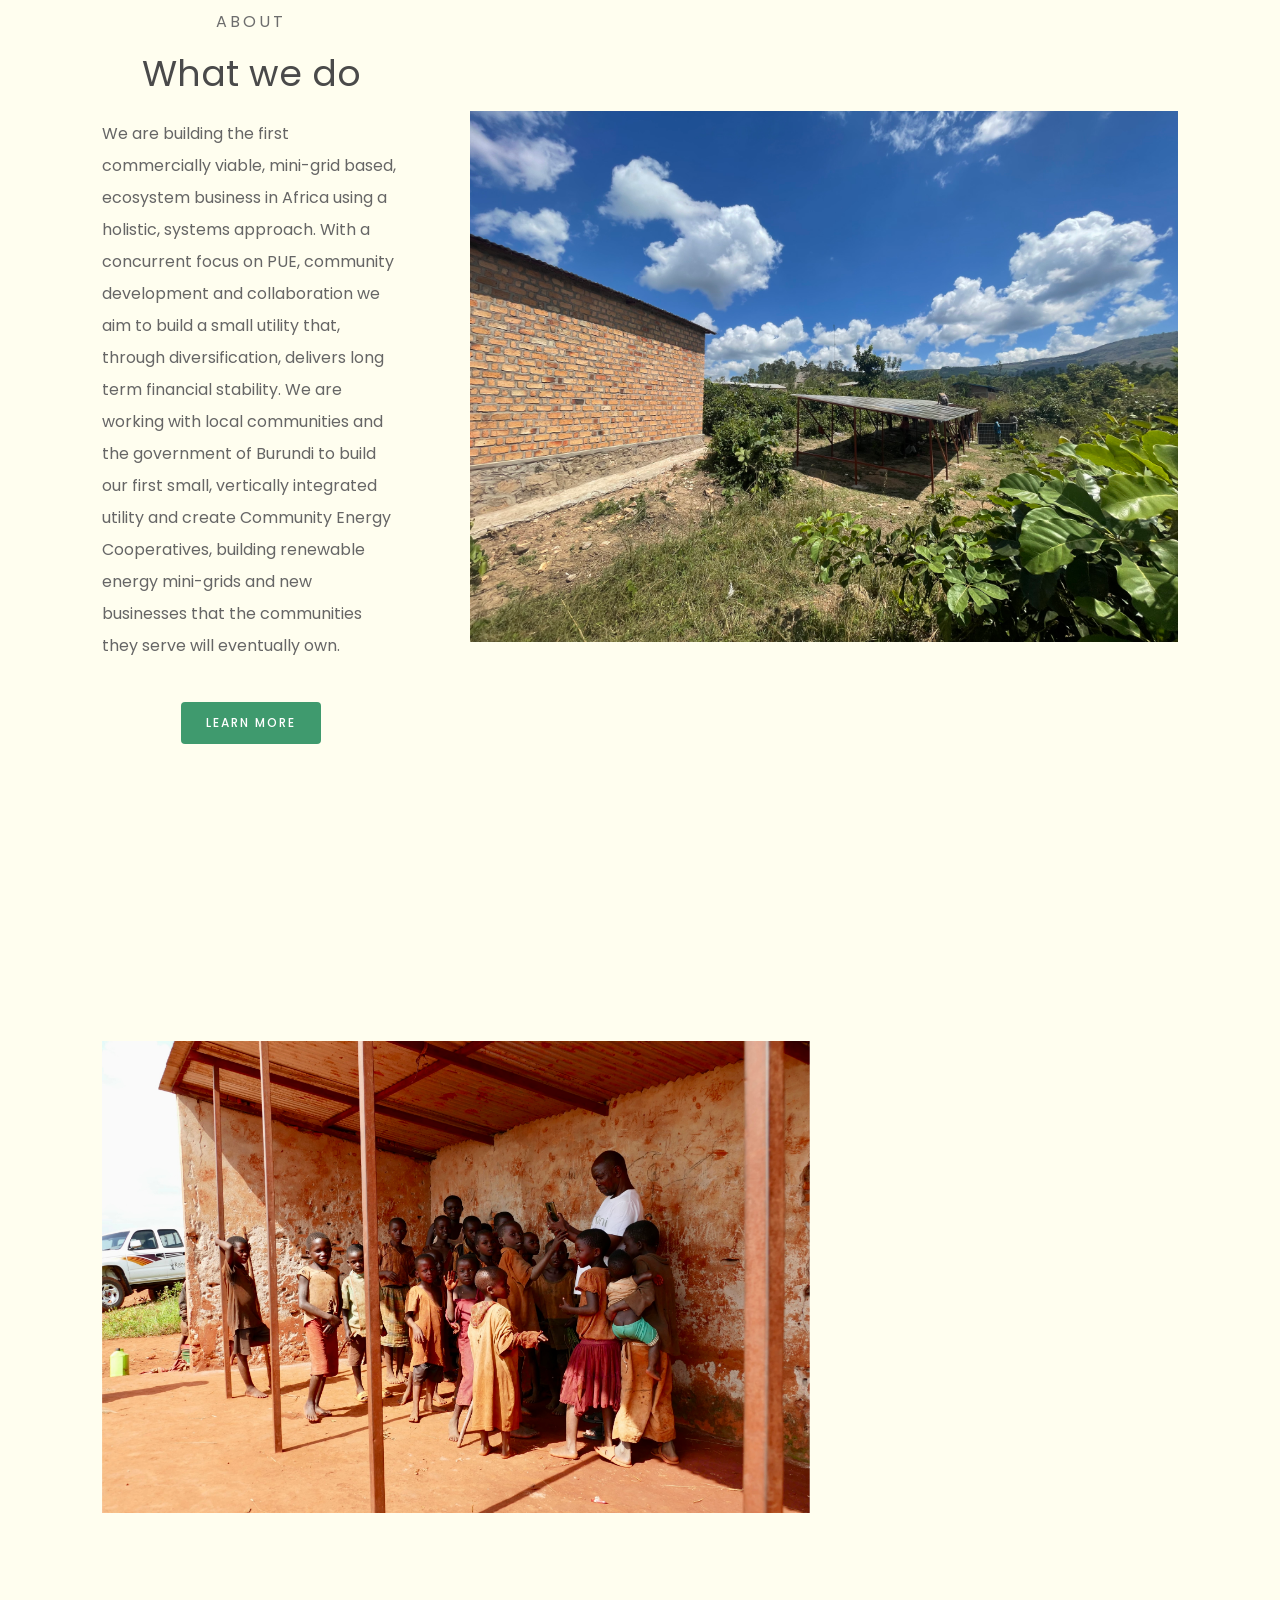
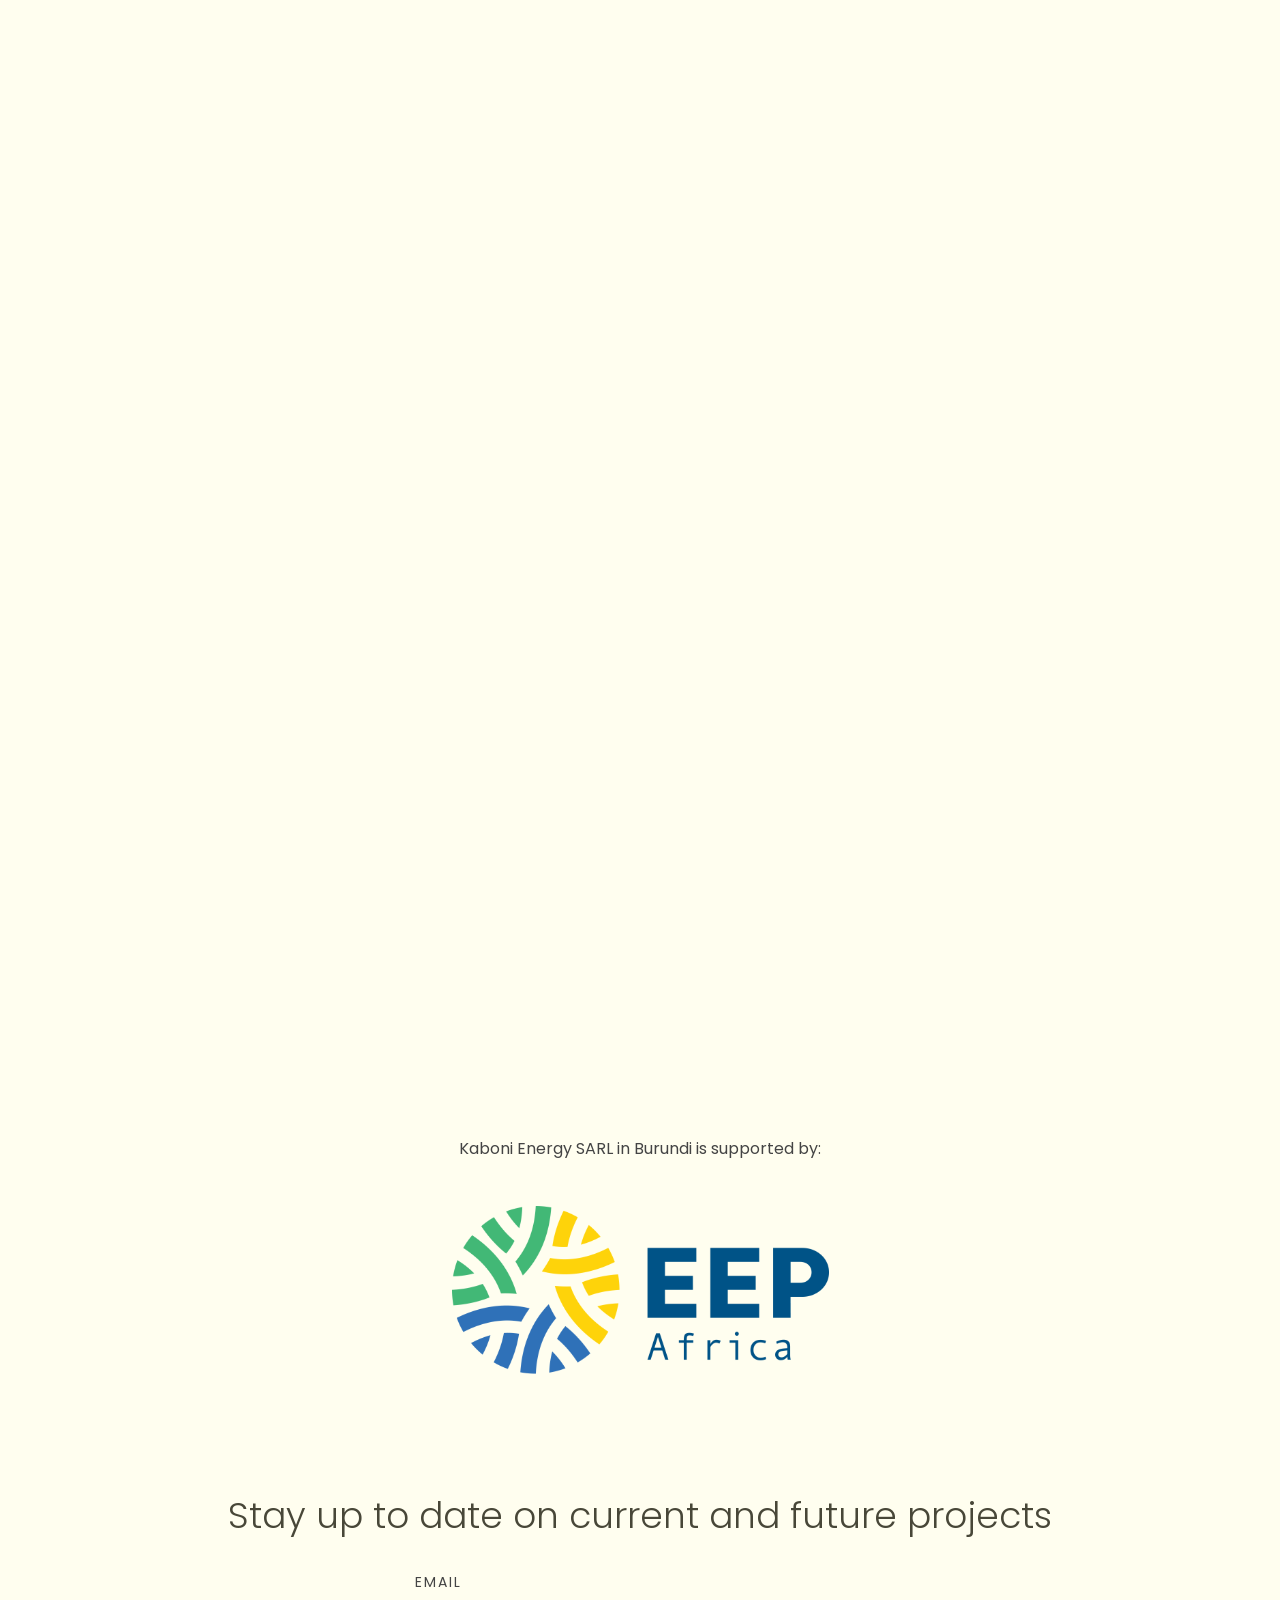
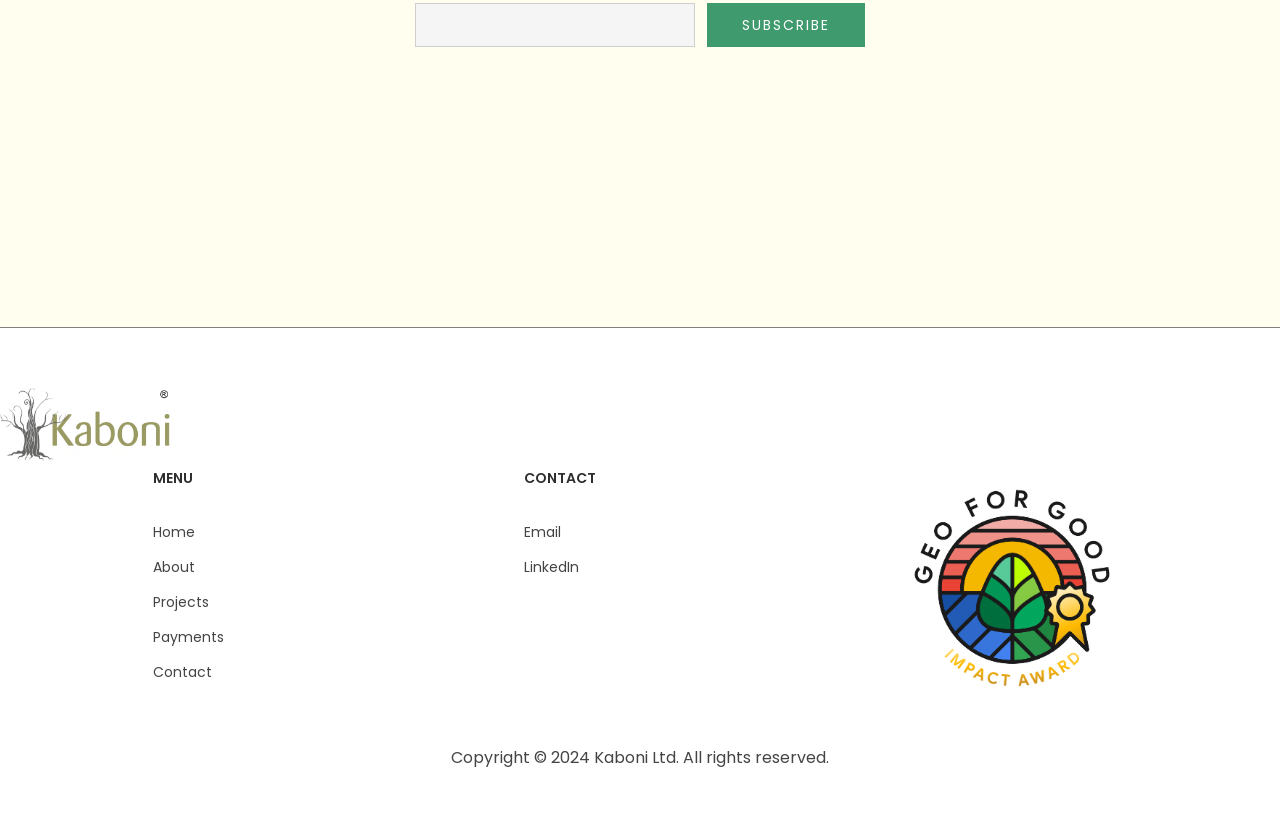
==== commit 9df4b601: "new" ====
--- a/index.html
+++ b/index.html
@@ -23,7 +23,9 @@
   <body>
     <header>
       <div class="logo-header">
-        <img src="images/logo.jpg" alt="logo" />
+        <a href="/">
+          <img src="images/logo.jpg" alt="logo" />
+        </a>
       </div>
       <div class="menu-toggle" id="menuToggle">
         <span></span>
@@ -32,8 +34,9 @@
       </div>
       <nav>
         <ul>
-          <li class="active">Home</li>
-      
+          <li class="active">
+            <a href="/">Home</a>
+          </li>
         </ul>
       </nav>
     </header>
@@ -68,7 +71,7 @@
 
           <div class="overlay"></div>
 
-          <div class="content  ">
+          <div class="content">
             <h1>Burundi Electrification Programme</h1>
 
             <p>
@@ -238,7 +241,8 @@
       <div class="footer-container">
         <div class="footer-logo">
           <!-- غير اللوجو ده -->
-          <img src="images/logo.jpg" alt="Kaboni Logo" />
+
+          <a href="/"> <img src="images/logo.jpg" alt="Kaboni Logo" /> </a>
         </div>
         <div class="footer-content">
           <!-- LEFT LOGO -->
@@ -262,8 +266,8 @@
             <h3>Contact</h3>
 
             <ul>
-              <li><a href="#">Email</a></li>
-              <li><a href="#">LinkedIn</a></li>
+              <li><a href="mailto:phillip@kaboni.org">Email</a></li>
+              <li><a href="https://www.linkedin.com/company/kaboni-energy-ltd/">LinkedIn</a></li>
             </ul>
           </div>
           <!-- RIGHT IMAGE -->
--- a/css/styles.css
+++ b/css/styles.css
@@ -4,7 +4,10 @@
   box-sizing: border-box;
   font-family: "Poppins", sans-serif;
 }
-
+a{
+  text-decoration: none;
+  color: inherit;
+}
 html,body {
   overflow-x: hidden;
   background: #fffeef;
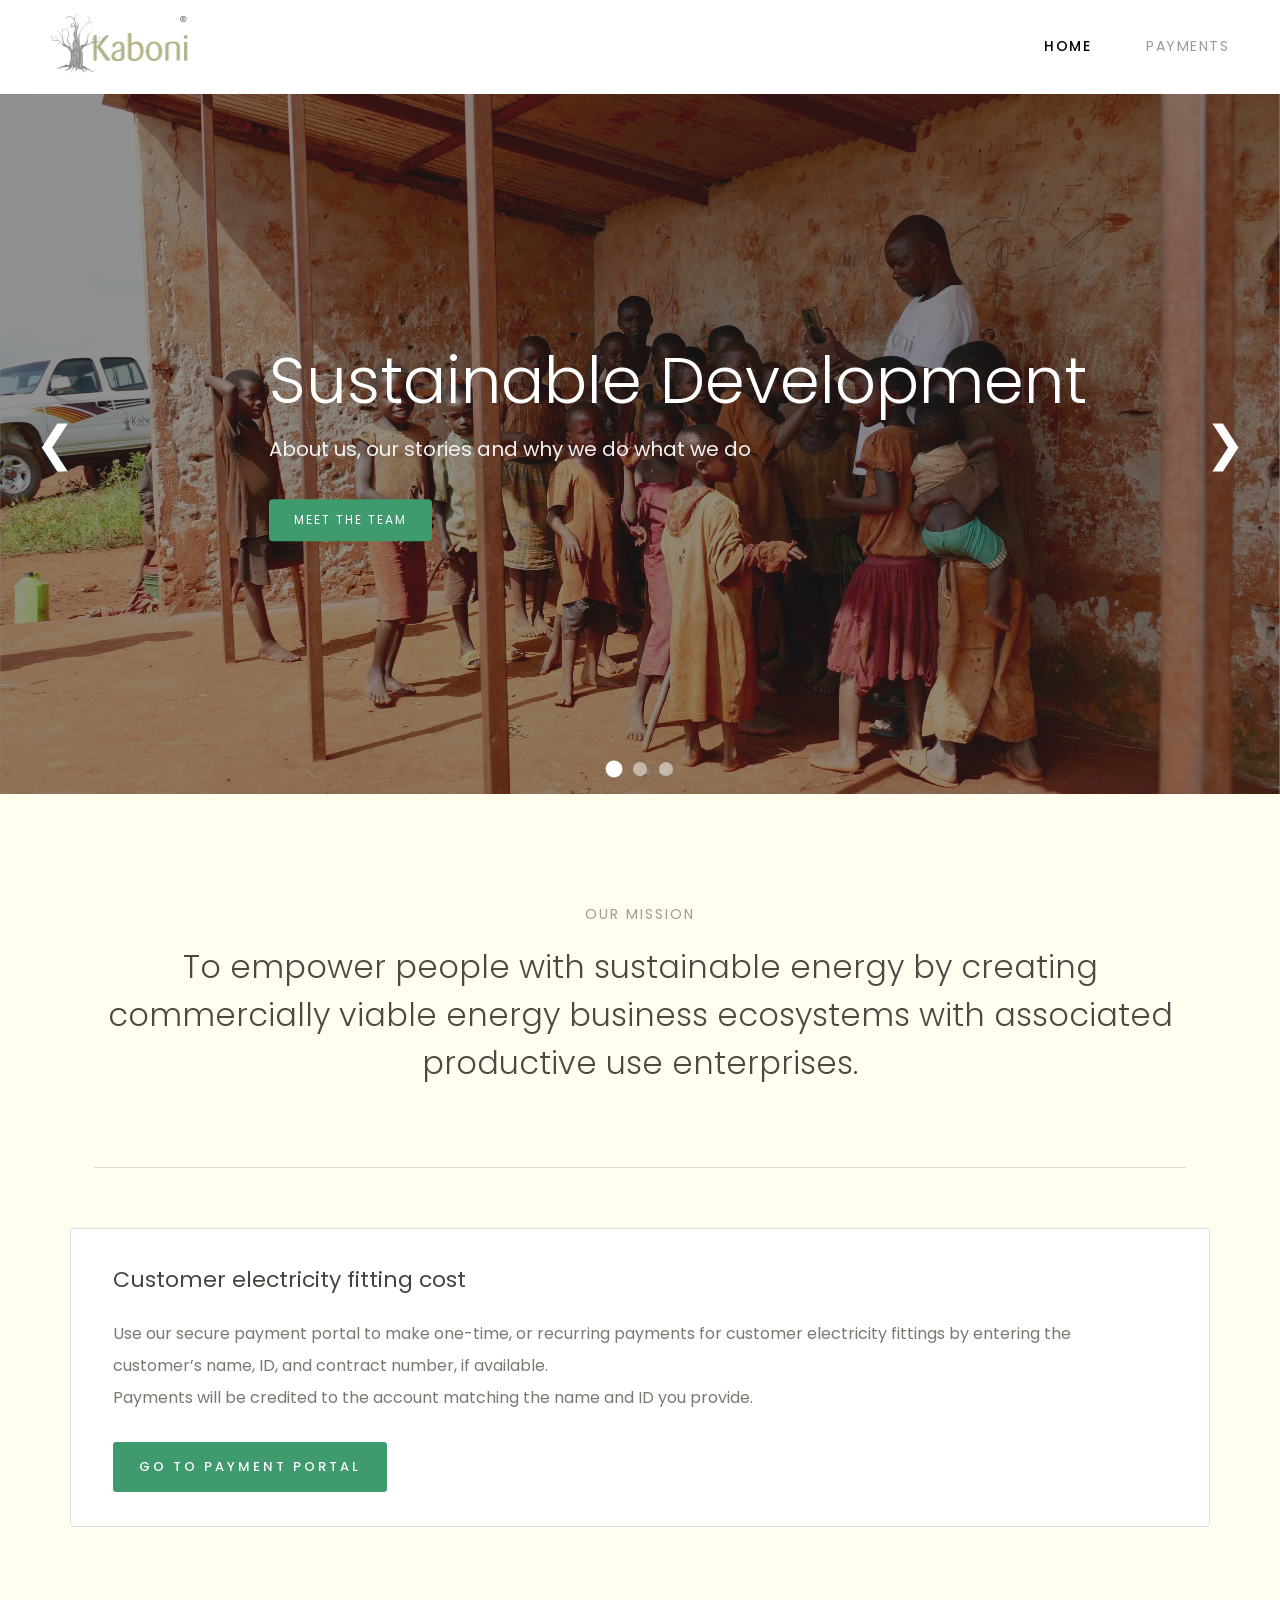
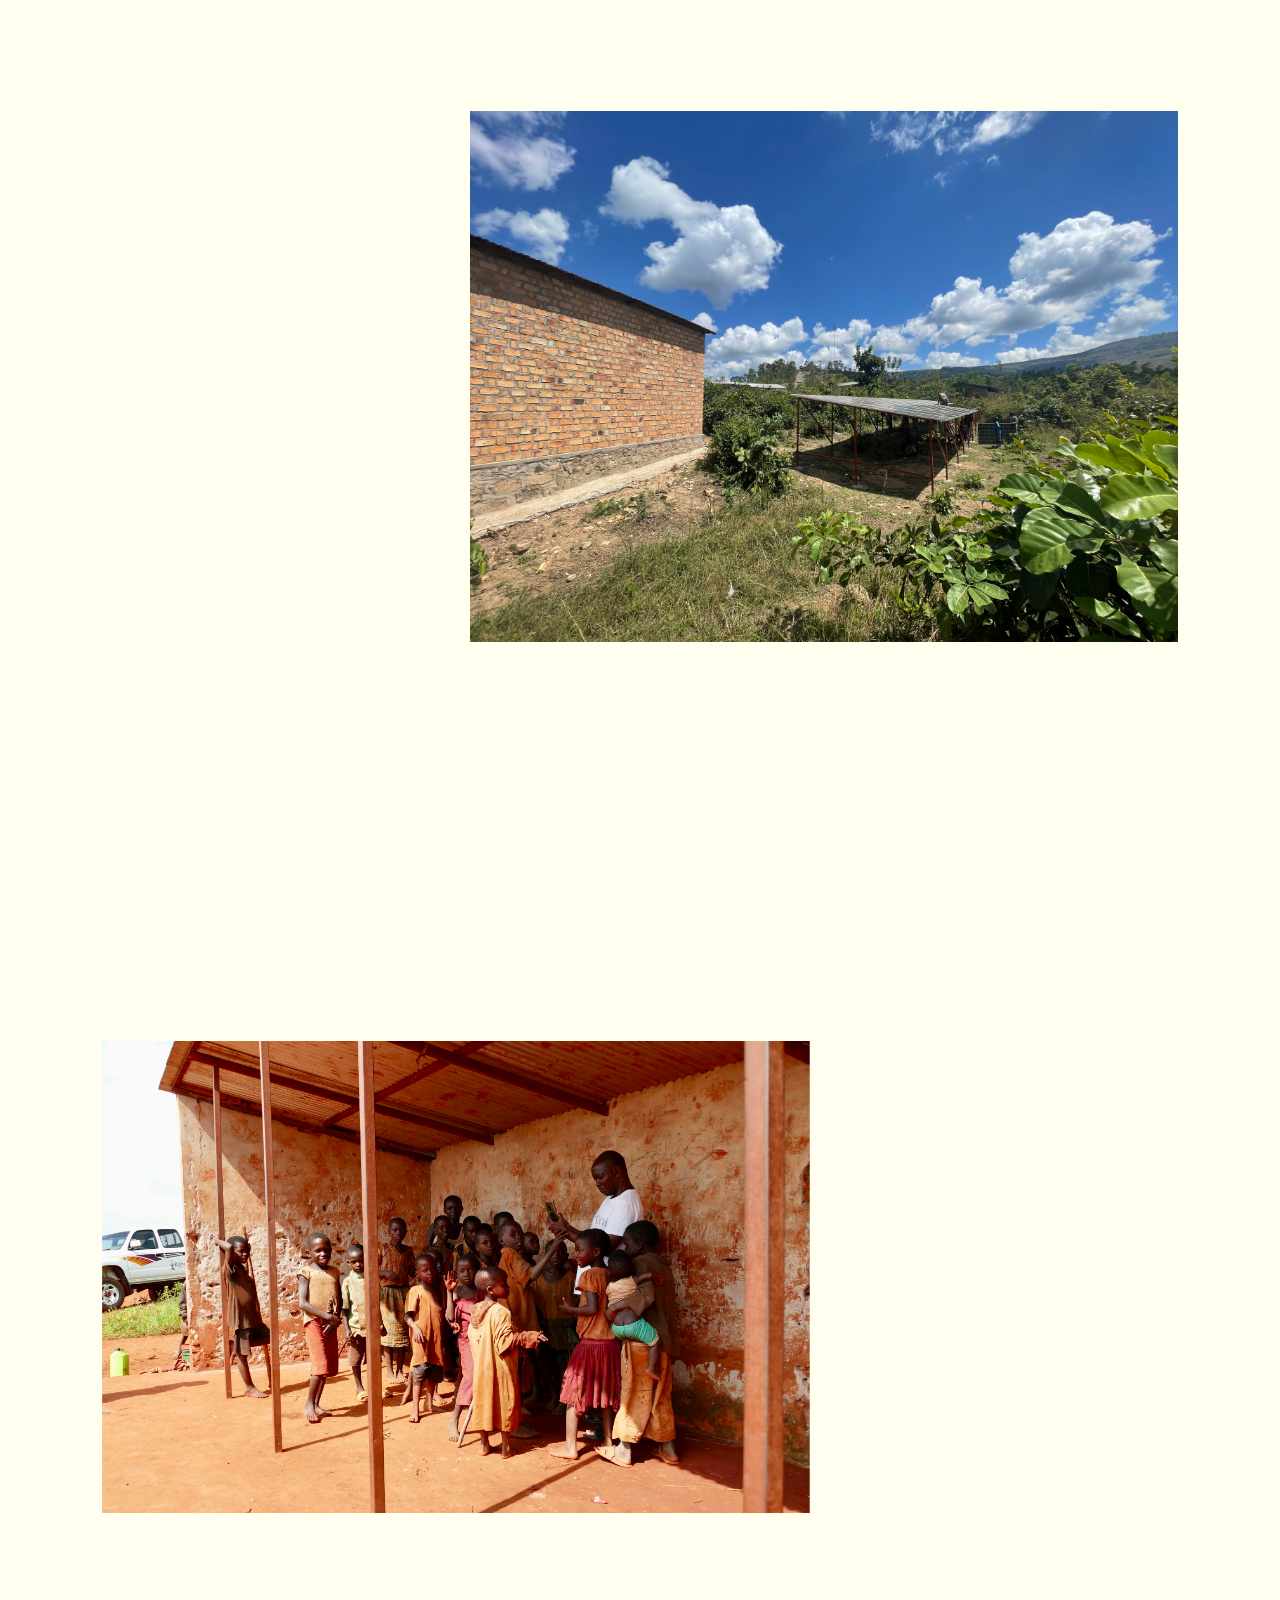
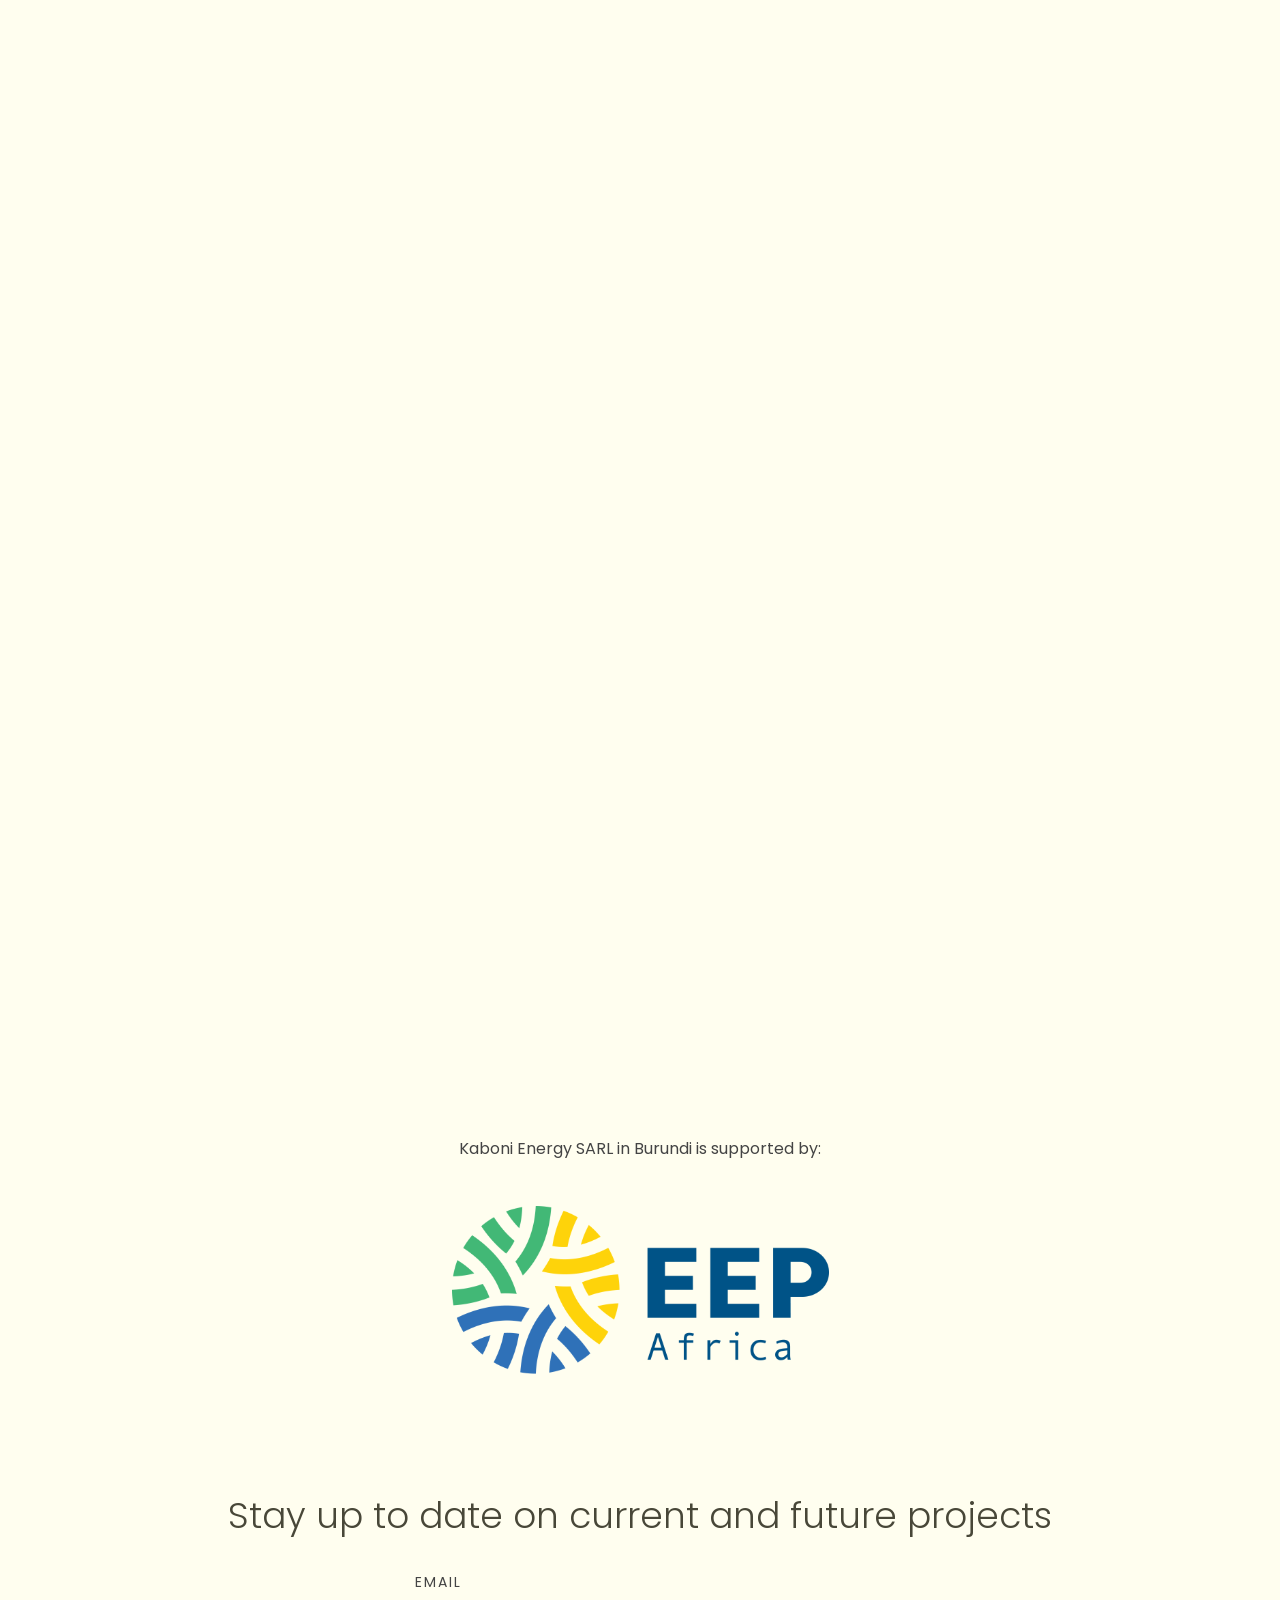
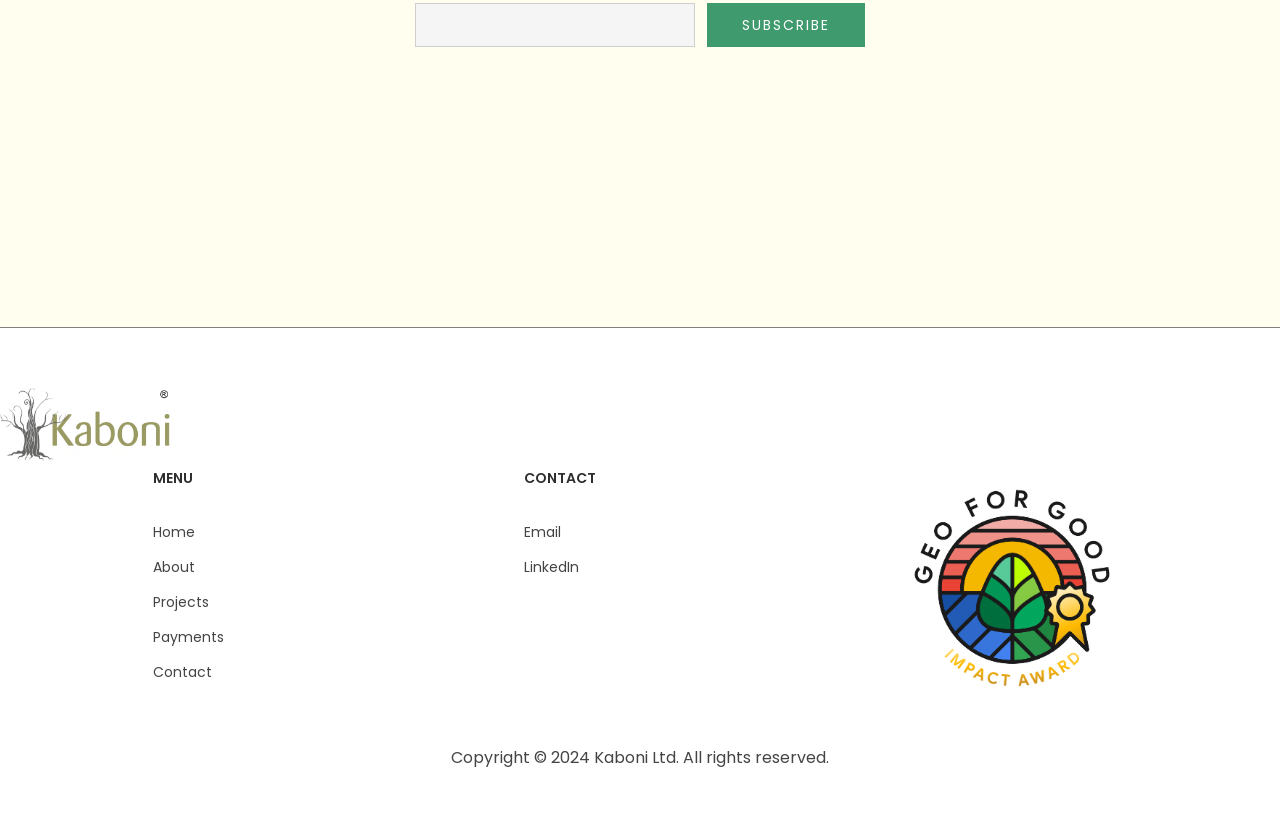
==== commit aac9b1a4: "new" ====
--- a/index.html
+++ b/index.html
@@ -36,6 +36,9 @@
         <ul>
           <li class="active">
             <a href="/">Home</a>
+          </li>
+          <li>
+            <a href="pages/payment.html">Payments</a>
           </li>
         </ul>
       </nav>
--- a/css/styles.css
+++ b/css/styles.css
@@ -18,8 +18,7 @@
   width: 100%;
   height: 93.63px;
   background: #ffffff;
-  border-bottom: 1px solid #e8e8e8;
-
+ 
   display: flex;
   align-items: center;
   justify-content: space-between;
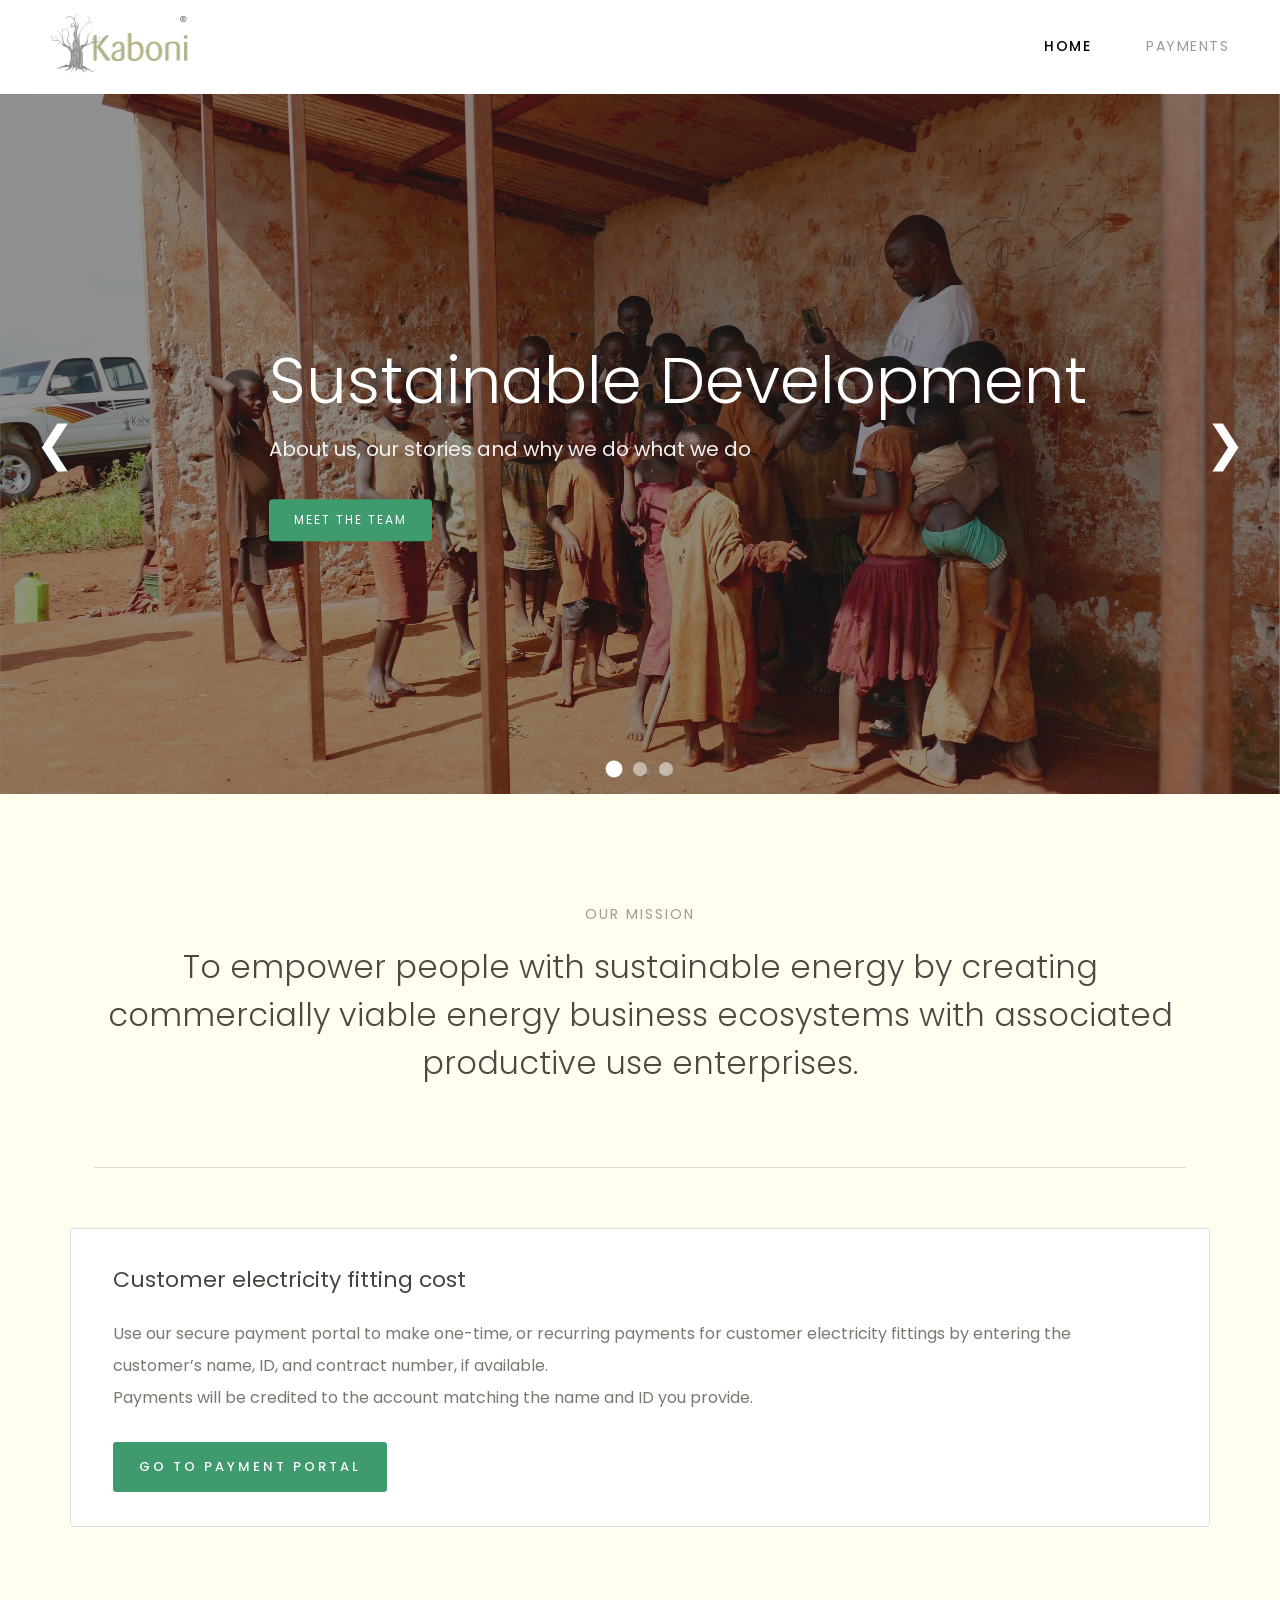
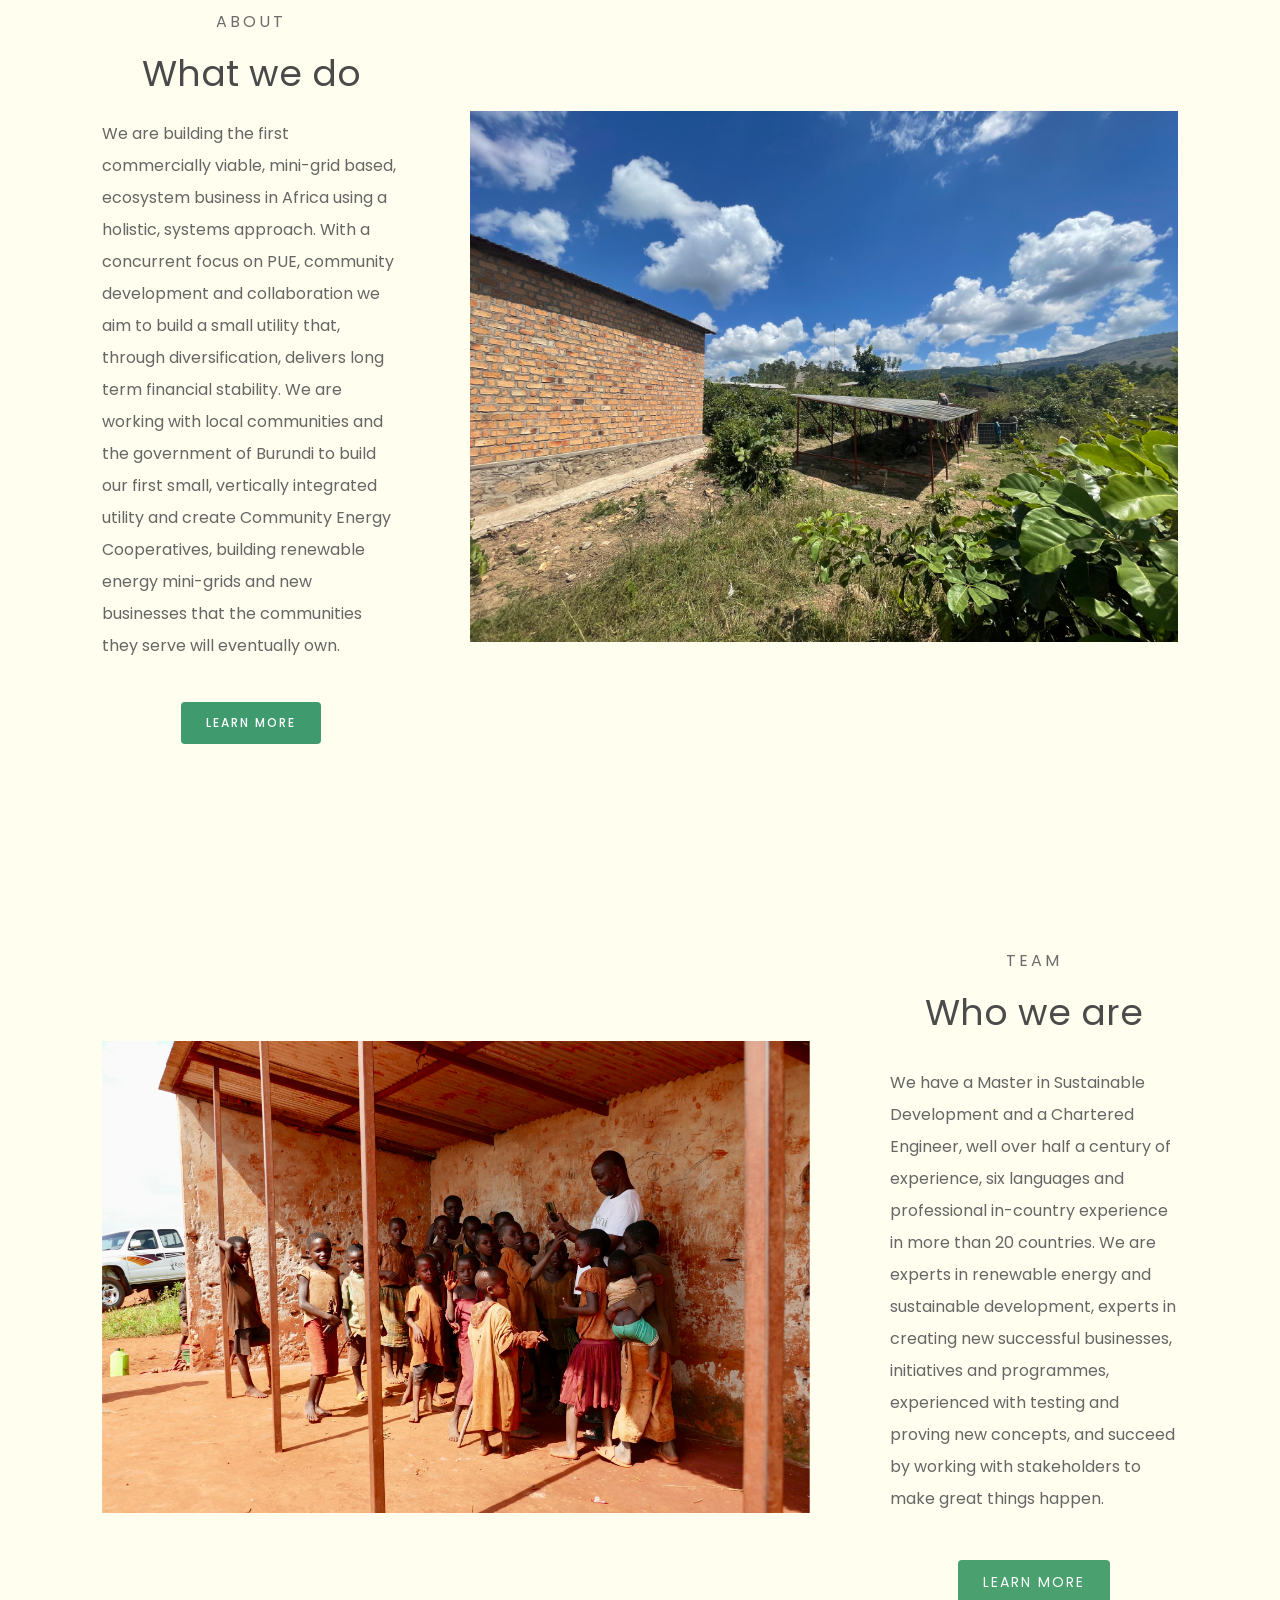
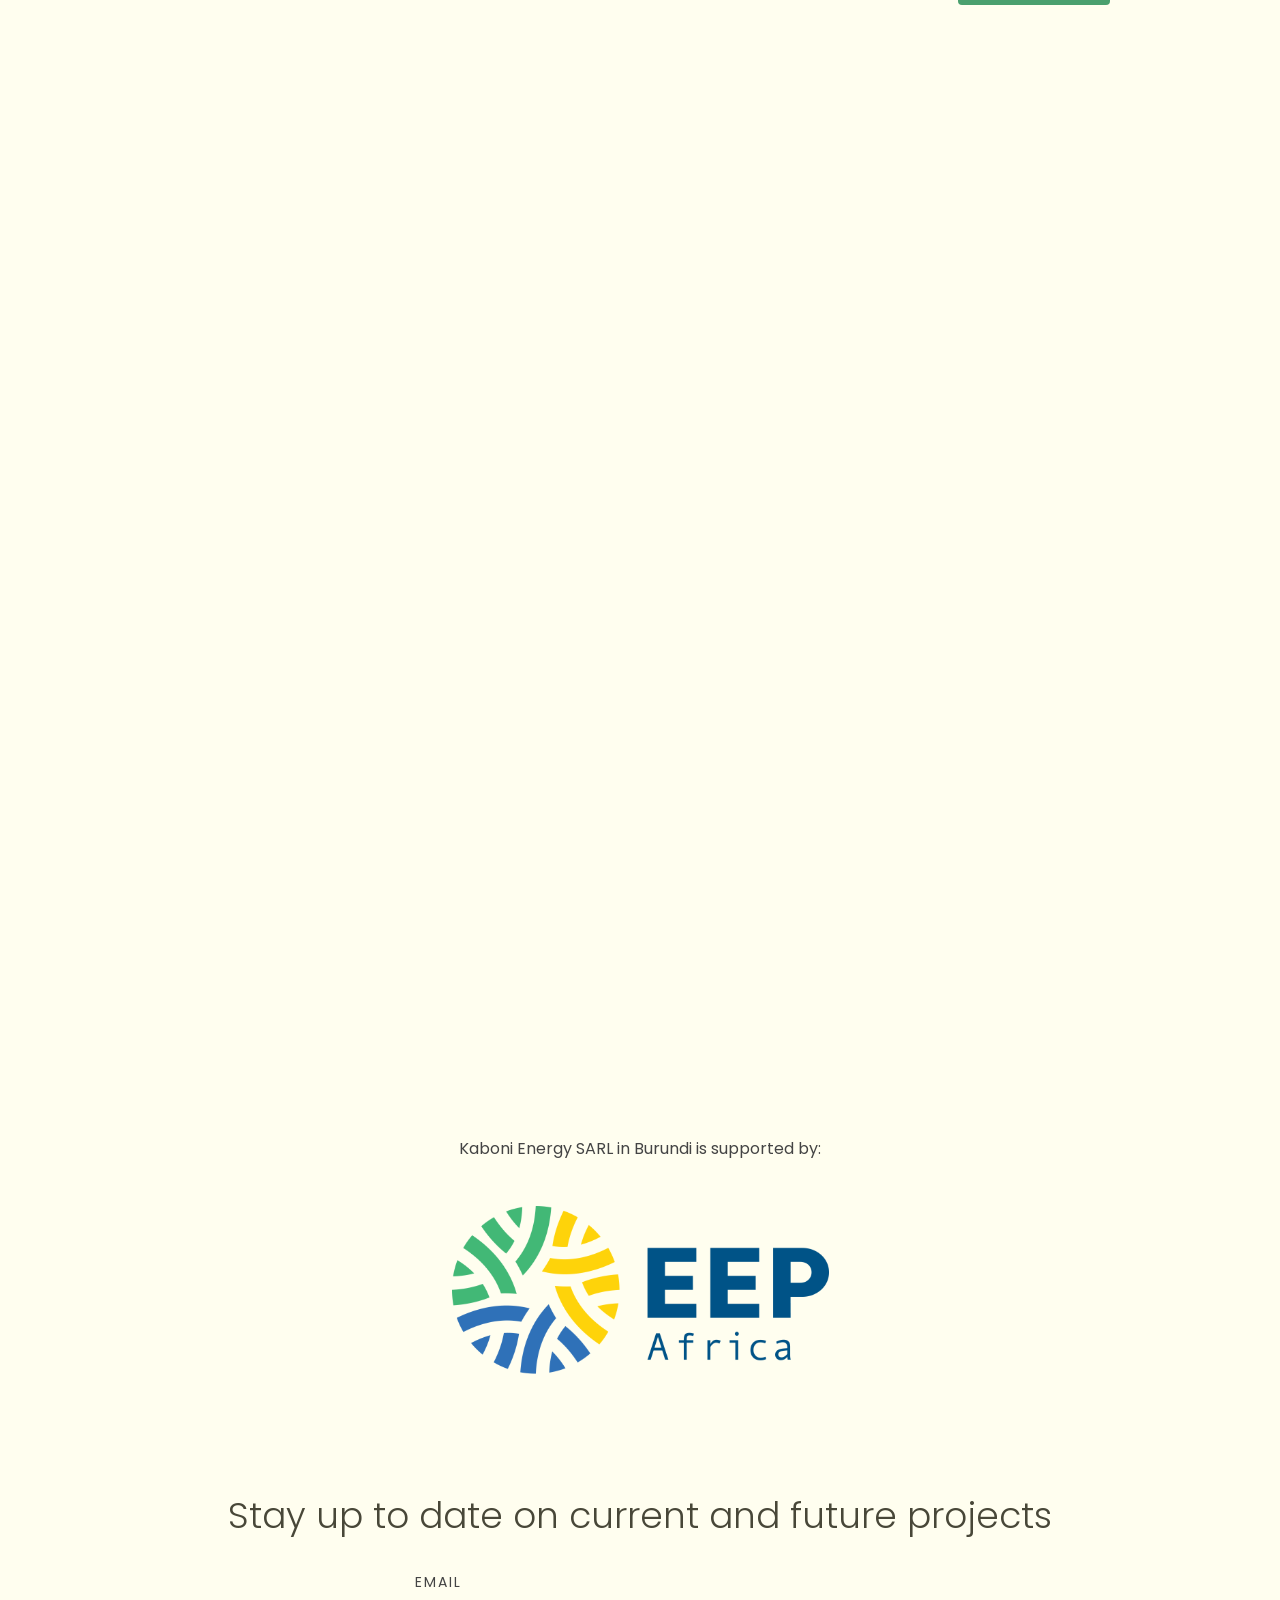
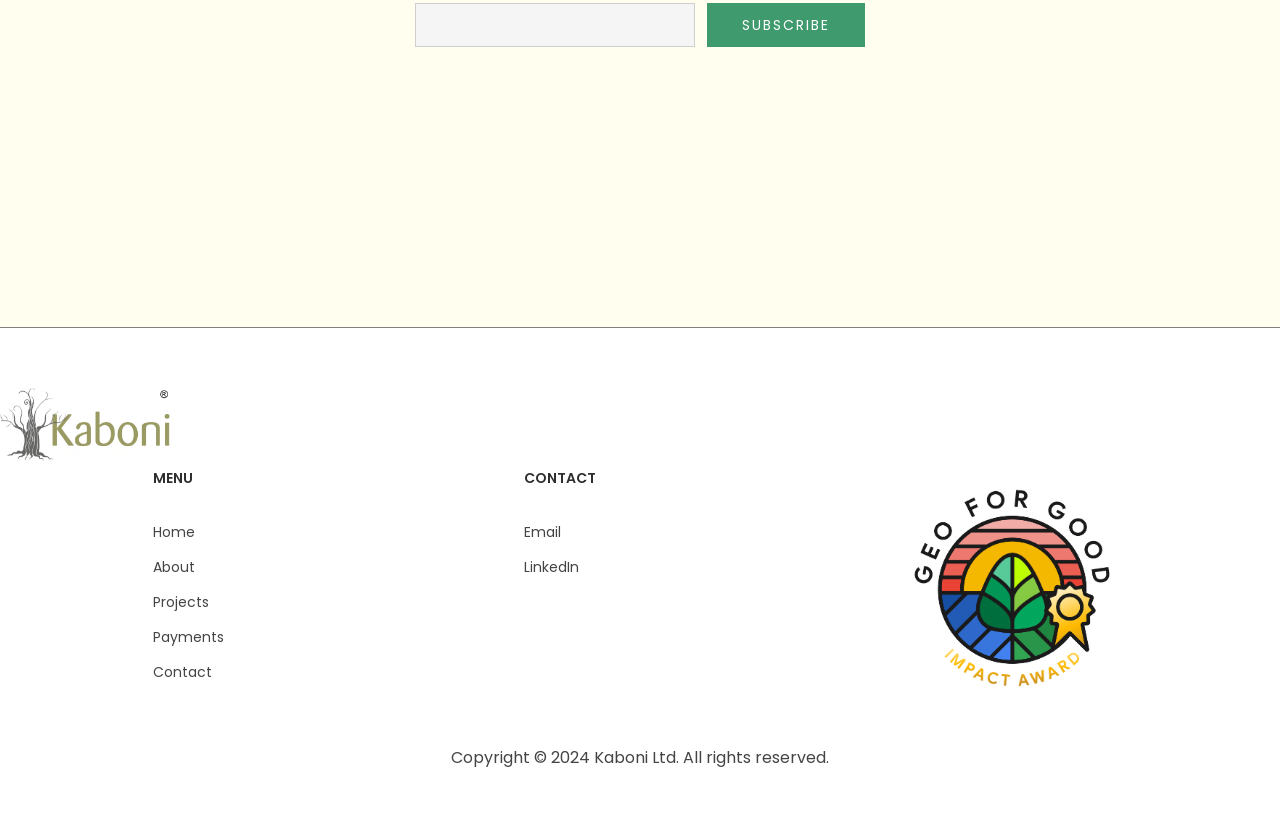
==== commit 189d8db3: "new" ====
--- a/index.html
+++ b/index.html
@@ -3,6 +3,7 @@
   <head>
     <meta charset="UTF-8" />
     <meta name="viewport" content="width=device-width, initial-scale=1.0" />
+    
     <title>Kaboni</title>
 
     <link rel="icon" type="image/png" href="images/title-logo.jpg" />
@@ -286,6 +287,6 @@
         </div>
       </div>
     </footer>
-    <script src="js/index.js"></script>
+<script src="js/index.js"></script>
   </body>
 </html>
--- a/css/styles.css
+++ b/css/styles.css
@@ -995,74 +995,12 @@
   transform: translateY(0);
 }
 @media (max-width: 1024px) and (min-width: 768px) {
+
   html,
   body {
     width: 100%;
     overflow-x: hidden;
   }
-  .hero-slider {
-    height: 500px;
-  }
-  .about,
-  .team,
-  .video-section,
-  .newsletter-section {
-    min-height: auto;
-  }
-  .top-text {
-    margin-top: 1rem;
-  }
-  .footer-links {
-    margin-top: unset;
-  }
-  nav ul {
-    gap: 25px;
-  }
-
-  /* HERO */
-  .content {
-    left: 8%;
-    right: 8%;
-  }
-
-  .content h1 {
-    font-size: 48px;
-  }
-
-  /* ABOUT + TEAM */
-  .about-container,
-  .team-container {
-  }
-
-  .about-content,
-  .team-content {
-  }
-
-  .about-image img,
-  .team-image img {
-    width: 100%;
-    max-width: 600px;
-  }
-
-  /* FOOTER */
-  .footer-content {
-    width: 100%;
-    gap: 50px;
-  }
-
-  .footer-links {
-    gap: 60px;
-  }
-}
-@media (max-width: 767px) {
-  html,
-  body {
-    width: 100%;
-    overflow-x: hidden;
-    padding: 0;
-  }
-}
-@media (max-width: 768px) {
   header {
     height: 90px;
     padding: 0 20px;
@@ -1112,6 +1050,160 @@
     align-items: center;
     gap: 25px;
   }
+  /* =========================
+     HERO SLIDER FIX (IMPORTANT)
+  ========================= */
+
+  .hero-slider {
+    height: 500px;
+    overflow: hidden !important;
+    position: relative;
+  }
+
+  .slides {
+    display: flex;
+    width: 100%;
+    height: 100%;
+
+    /* FIX iPad glitch */
+    transform: translate3d(0, 0, 0);
+    will-change: transform;
+    backface-visibility: hidden;
+  }
+
+  .slide {
+    min-width: 100%;
+    flex: 0 0 100%;
+    height: 100%;
+
+    overflow: hidden;
+    position: relative;
+
+    /* مهم جدًا لمنع ghosting */
+    transform: translateZ(0);
+    backface-visibility: hidden;
+  }
+
+  .slide img {
+    width: 100%;
+    height: 100%;
+    object-fit: cover;
+    display: block;
+  }
+
+  /* =========================
+     CONTENT
+  ========================= */
+
+  .content {
+    left: 8%;
+    right: 8%;
+  }
+
+  .content h1 {
+    font-size: 48px;
+  }
+
+  /* =========================
+     LAYOUT FIXES
+  ========================= */
+
+  .about,
+  .team,
+  .video-section,
+  .newsletter-section {
+    min-height: auto;
+  }
+
+  .top-text {
+    margin-top: 1rem;
+  }
+
+  nav ul {
+    gap: 25px;
+  }
+
+  /* =========================
+     IMAGES FIX
+  ========================= */
+
+  .about-image img,
+  .team-image img {
+    width: 100%;
+    max-width: 600px;
+  }
+
+  /* =========================
+     FOOTER
+  ========================= */
+
+  .footer-content {
+    width: 100%;
+    gap: 50px;
+  }
+
+  .footer-links {
+    gap: 60px;
+  }
+}
+@media (max-width: 767px) {
+  html,
+  body {
+    width: 100%;
+    overflow-x: hidden;
+    padding: 0;
+  }
+}
+@media (max-width: 768px) {
+  header {
+    height: 90px;
+    padding: 0 20px;
+    position: relative;
+  }
+
+  /* زرار المينيو */
+  .menu-toggle {
+    width: 35px;
+    height: 25px;
+    display: flex;
+    flex-direction: column;
+    justify-content: space-between;
+    cursor: pointer;
+    z-index: 1001;
+  }
+
+  .menu-toggle span {
+    width: 100%;
+    height: 2px;
+    background: #000;
+    border-radius: 10px;
+  }
+
+  /* المنيو */
+  nav {
+    display: none;
+
+    position: absolute;
+    top: 90px;
+    left: 0;
+
+    width: 100%;
+    background: #fff;
+
+    padding: 25px 0;
+    z-index: 999;
+  }
+
+  nav.active {
+    display: block;
+  }
+
+  nav ul {
+    display: flex;
+    flex-direction: column;
+    align-items: center;
+    gap: 25px;
+  }
 }
 @media (max-width: 768px) {
   .hero-slider {
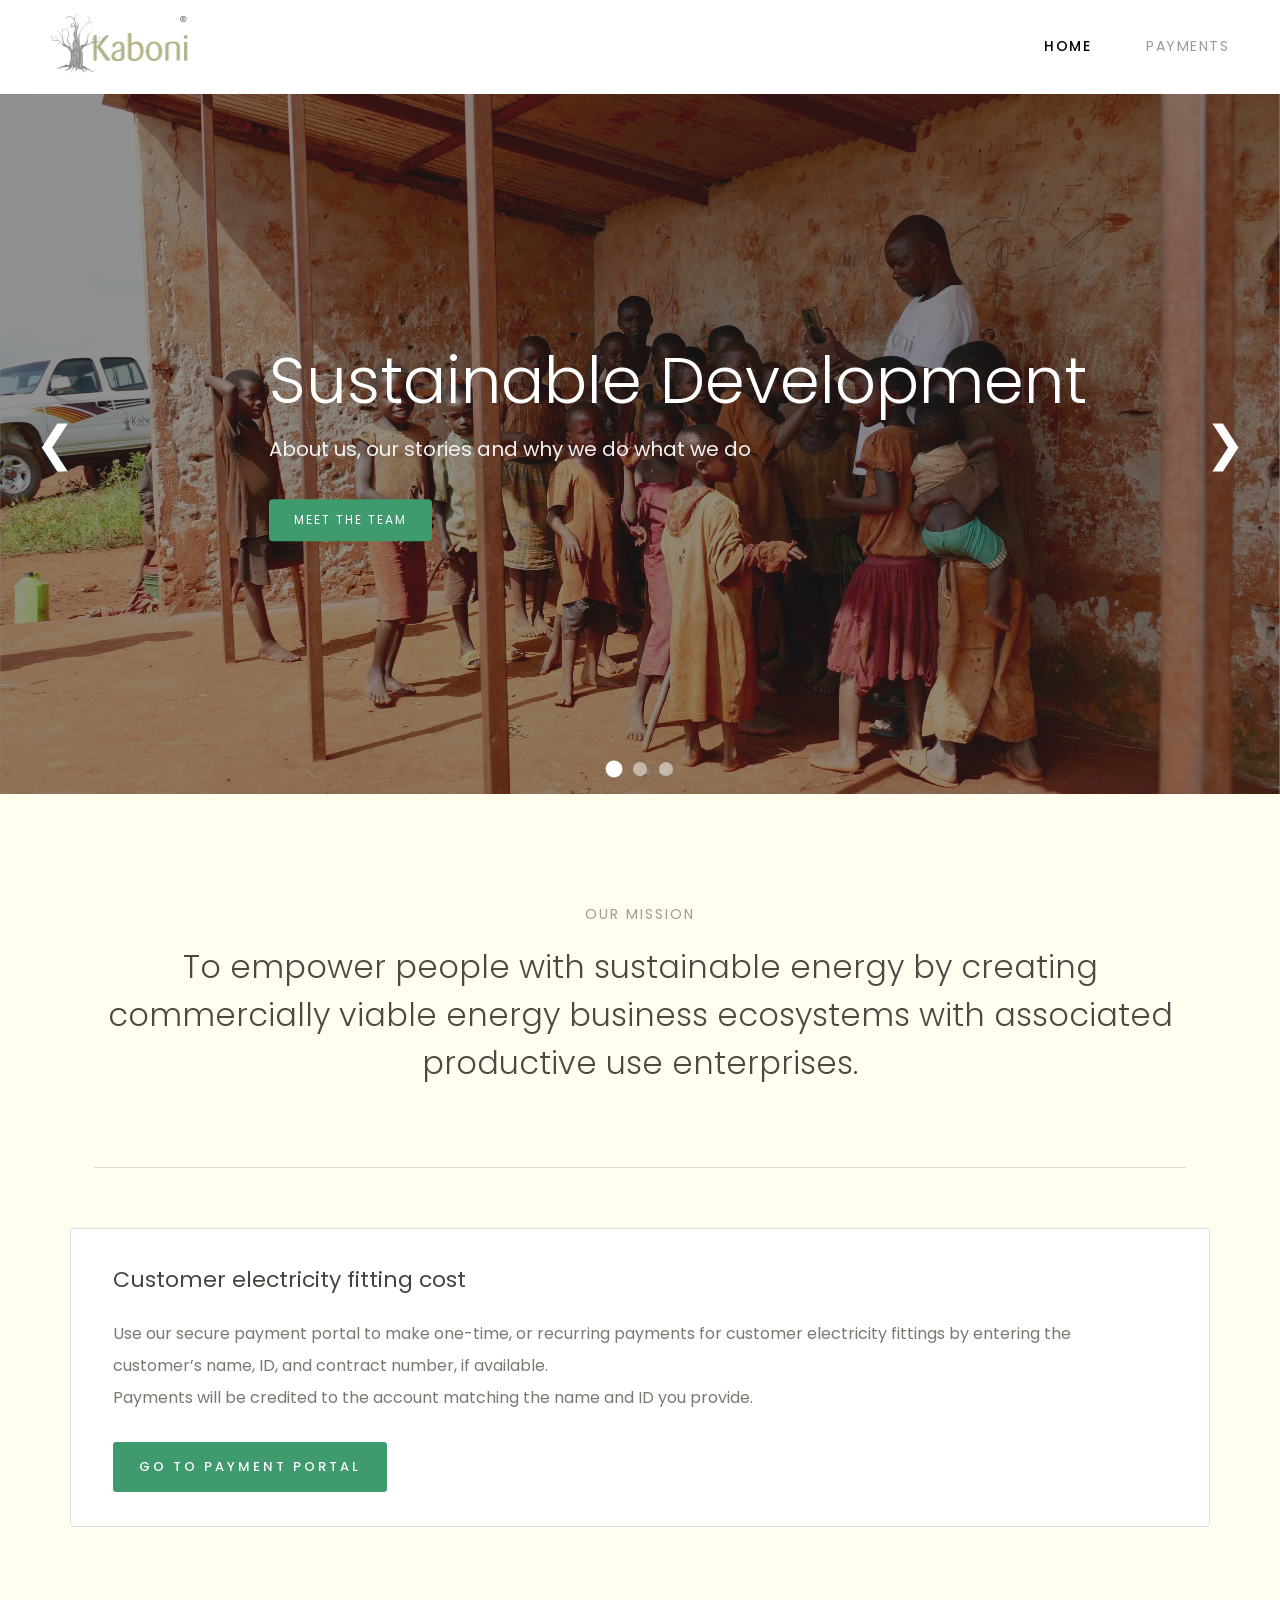
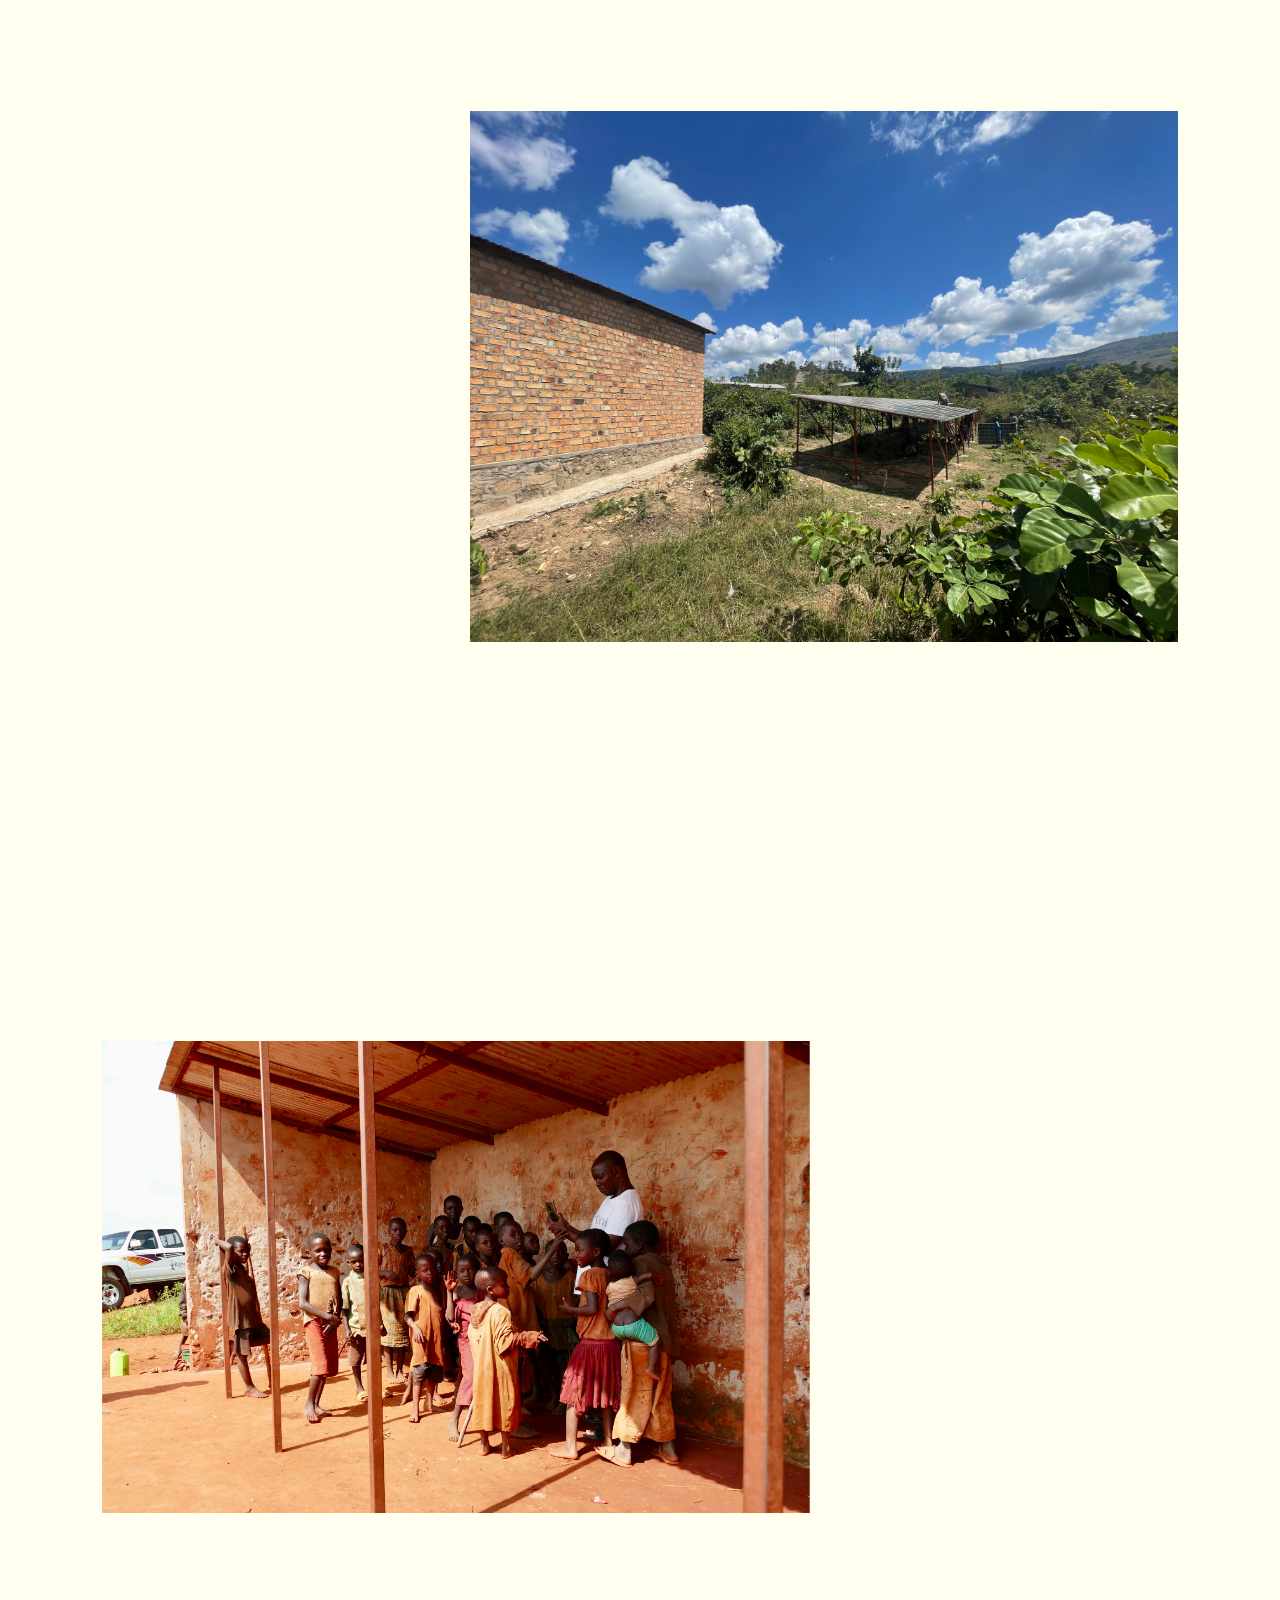
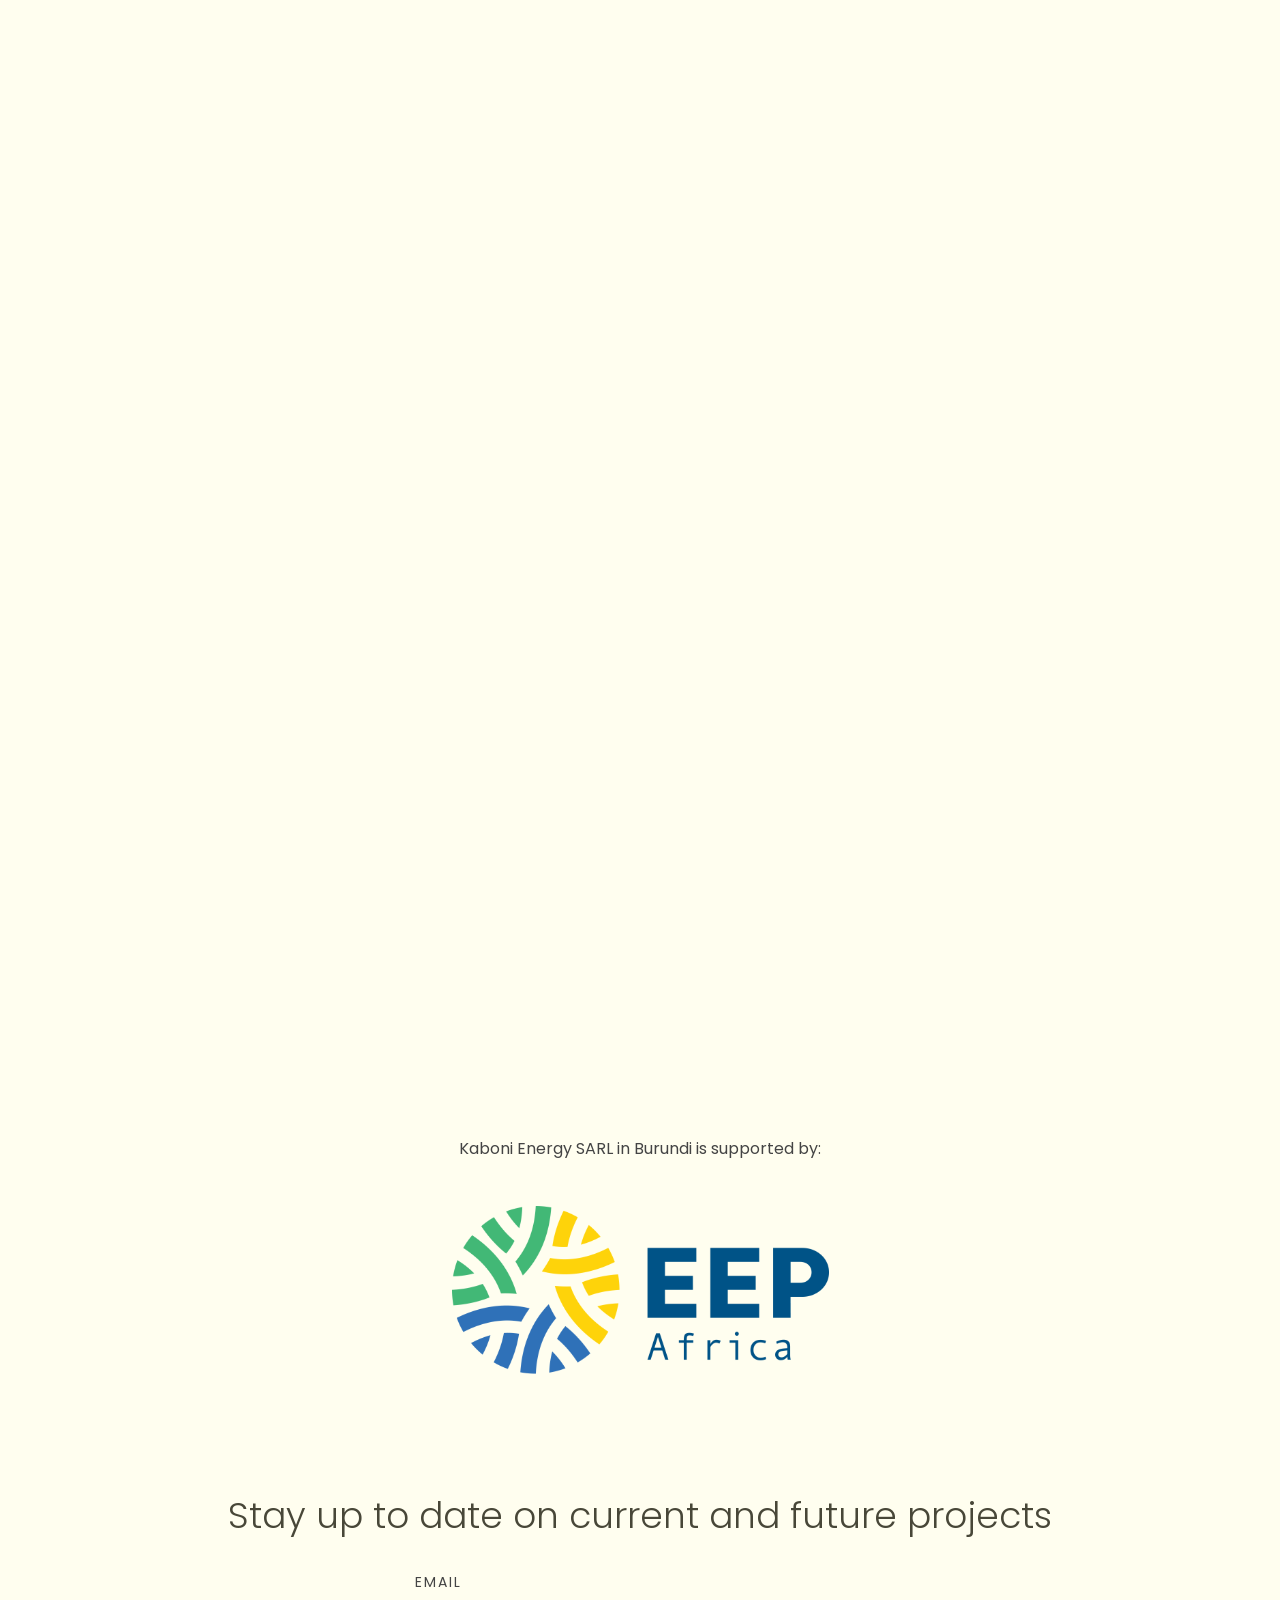
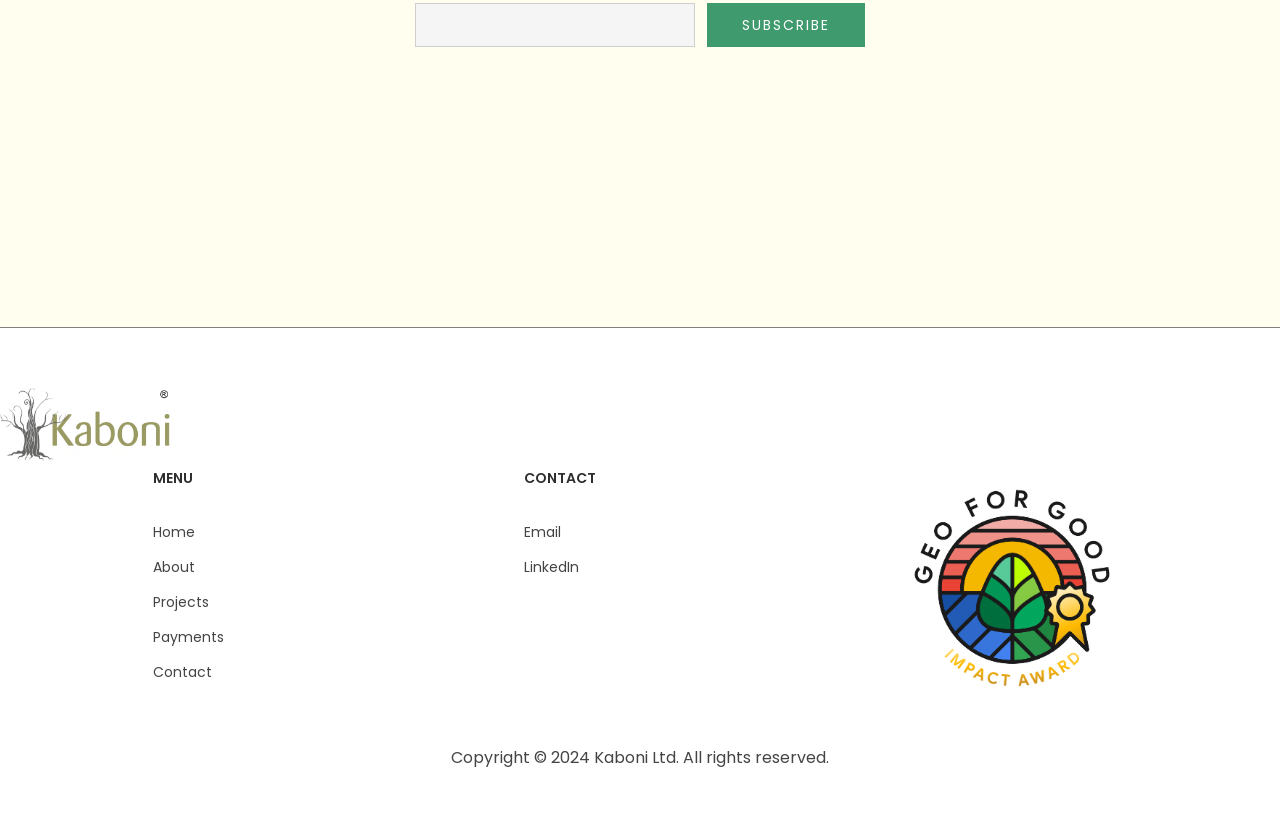
==== commit 48bc98fa: "new" ====
--- a/index.html
+++ b/index.html
@@ -3,7 +3,7 @@
   <head>
     <meta charset="UTF-8" />
     <meta name="viewport" content="width=device-width, initial-scale=1.0" />
-    
+
     <title>Kaboni</title>
 
     <link rel="icon" type="image/png" href="images/title-logo.jpg" />
@@ -145,7 +145,9 @@
         provide.
       </p>
 
-      <button class="payment-btn">Go To Payment Portal</button>
+      <a href="pages/payment.html">
+        <button class="payment-btn">Go To Payment Portal</button>
+      </a>
     </div>
     <section class="about">
       <div class="about-container">
@@ -271,7 +273,11 @@
 
             <ul>
               <li><a href="mailto:phillip@kaboni.org">Email</a></li>
-              <li><a href="https://www.linkedin.com/company/kaboni-energy-ltd/">LinkedIn</a></li>
+              <li>
+                <a href="https://www.linkedin.com/company/kaboni-energy-ltd/"
+                  >LinkedIn</a
+                >
+              </li>
             </ul>
           </div>
           <!-- RIGHT IMAGE -->
@@ -287,6 +293,6 @@
         </div>
       </div>
     </footer>
-<script src="js/index.js"></script>
+    <script src="js/index.js"></script>
   </body>
 </html>
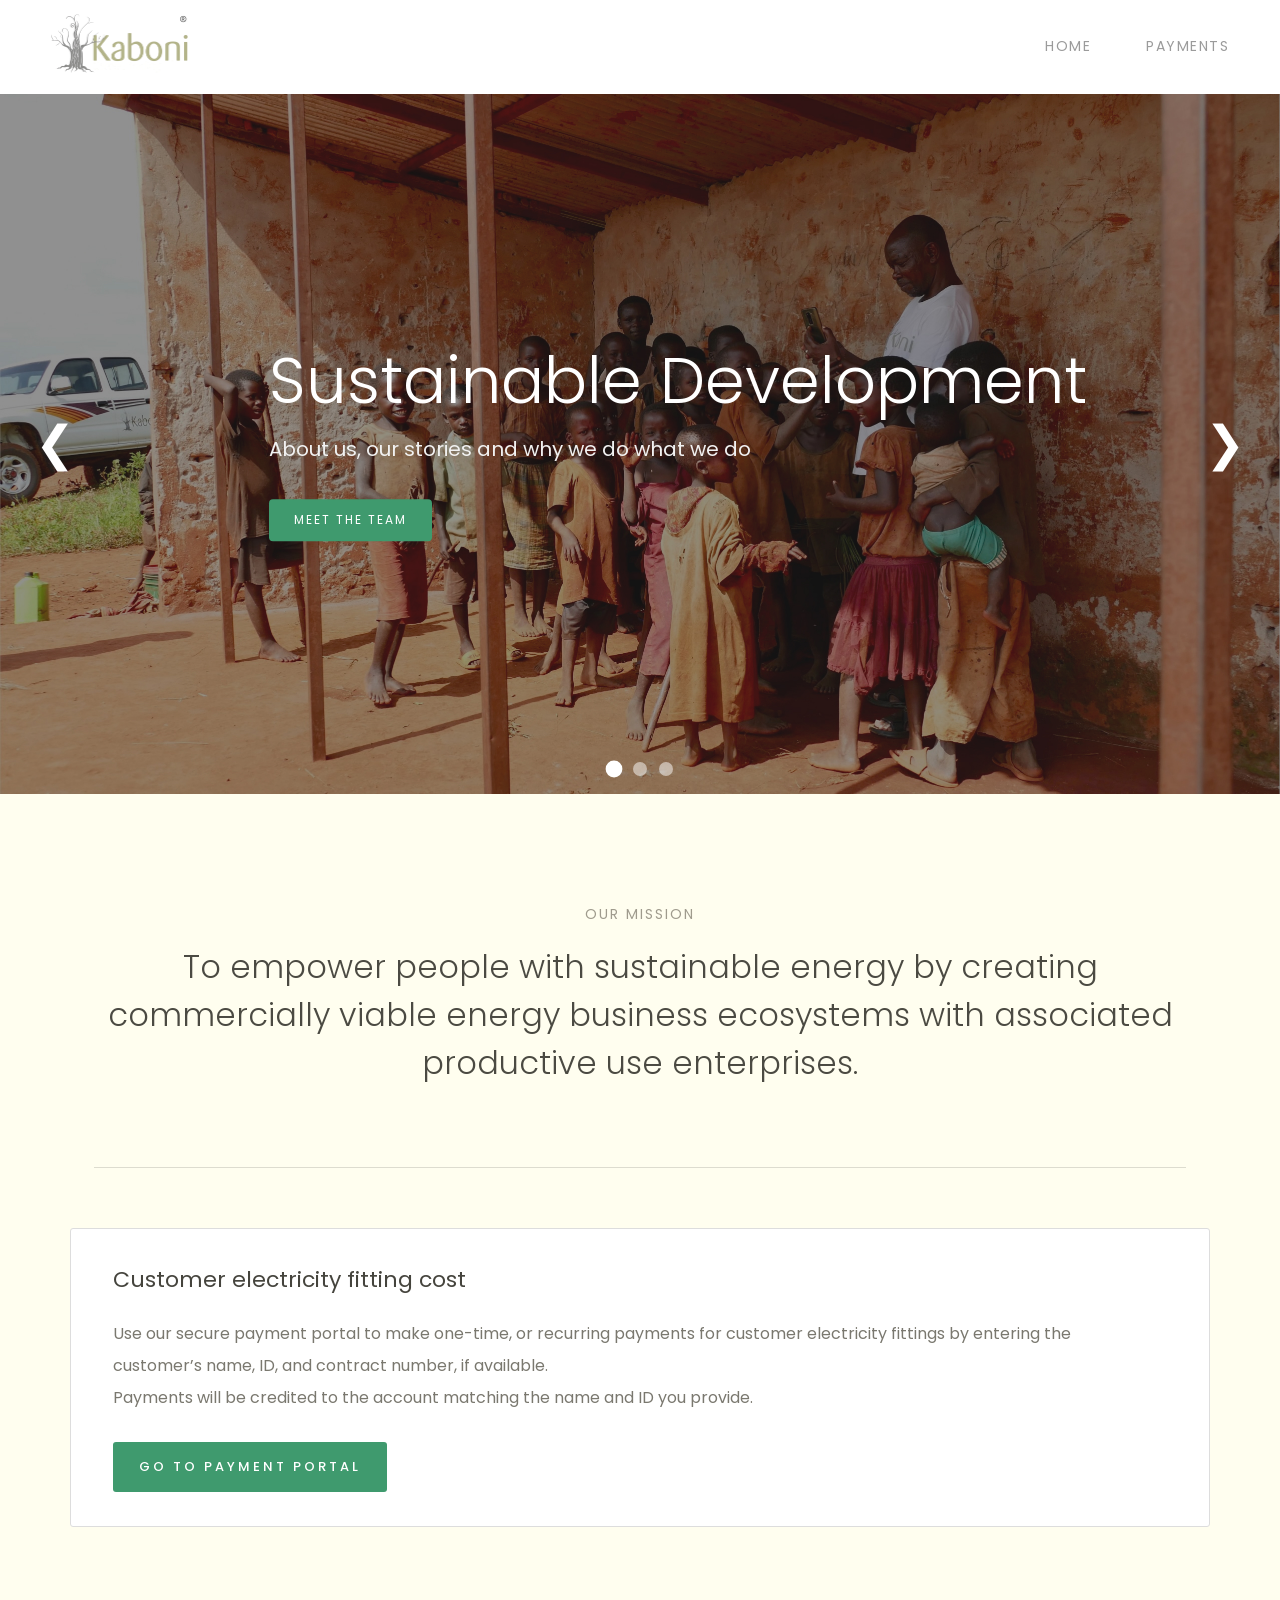
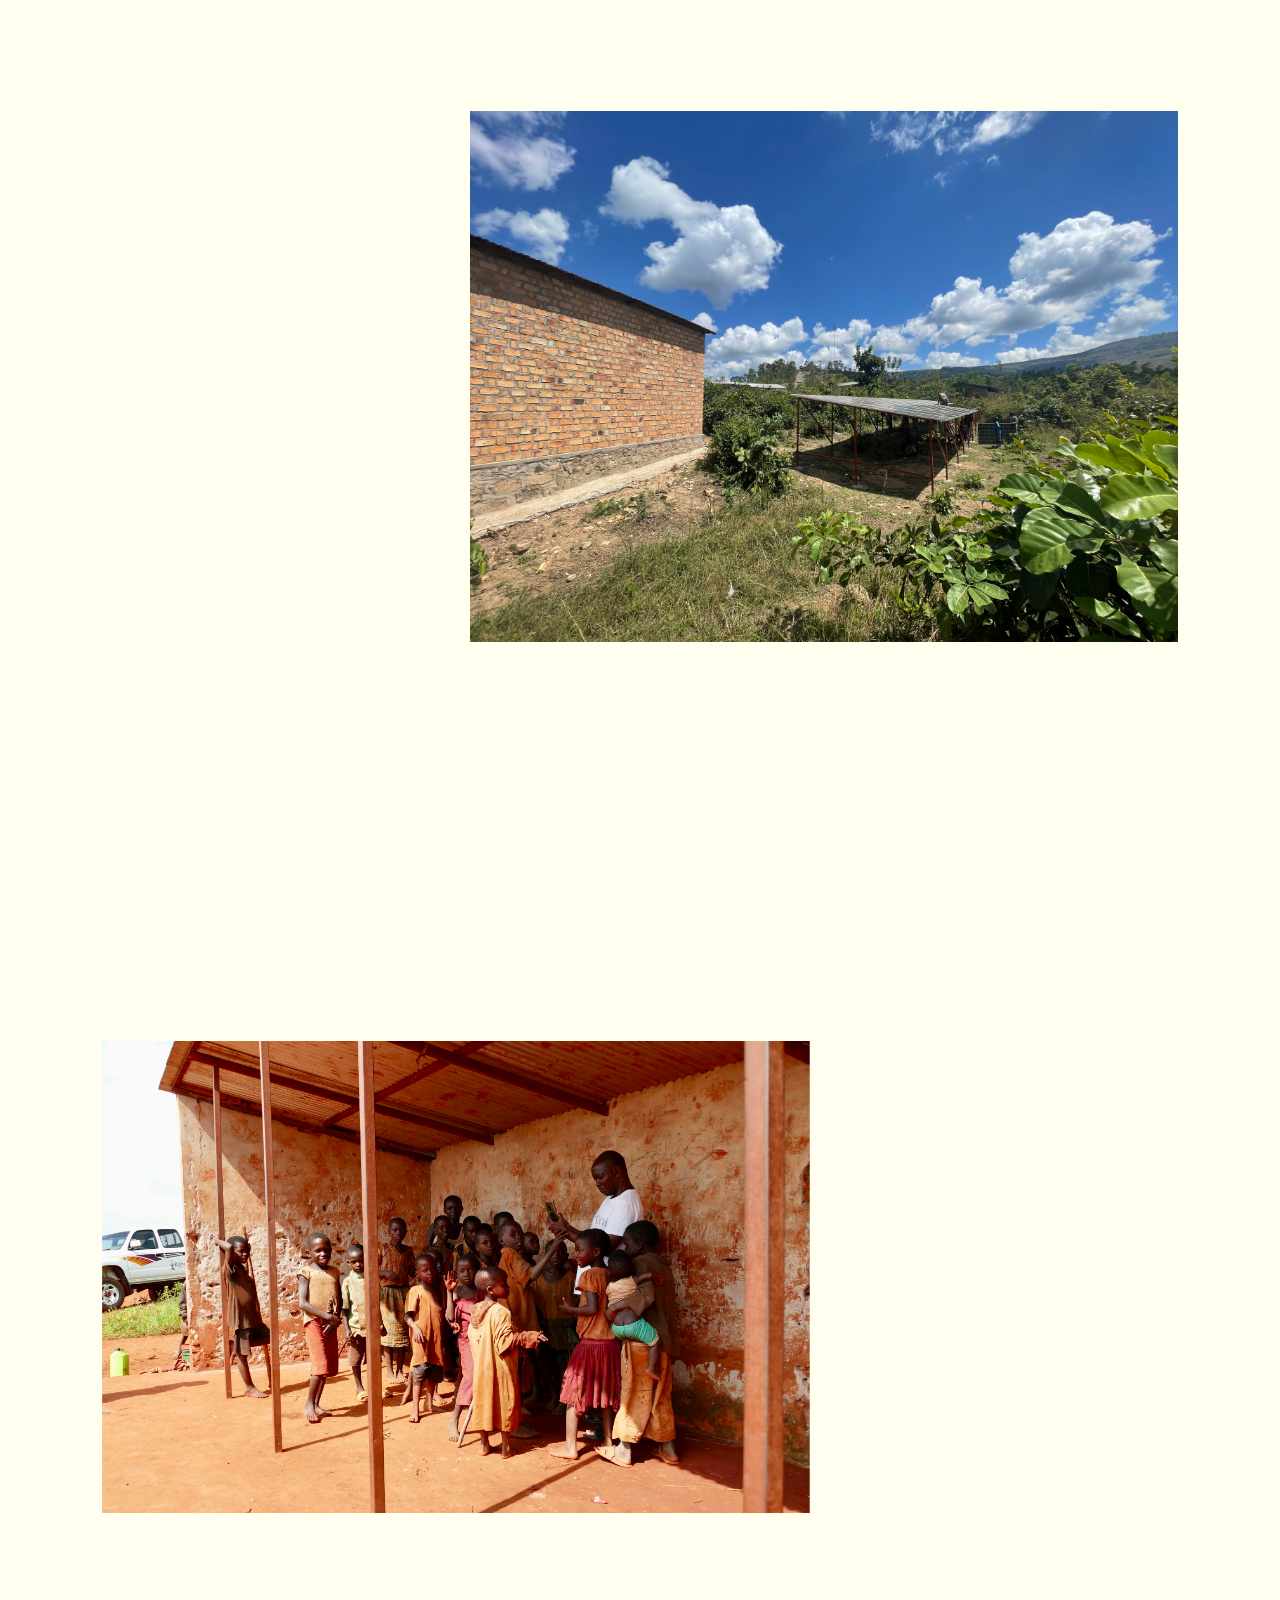
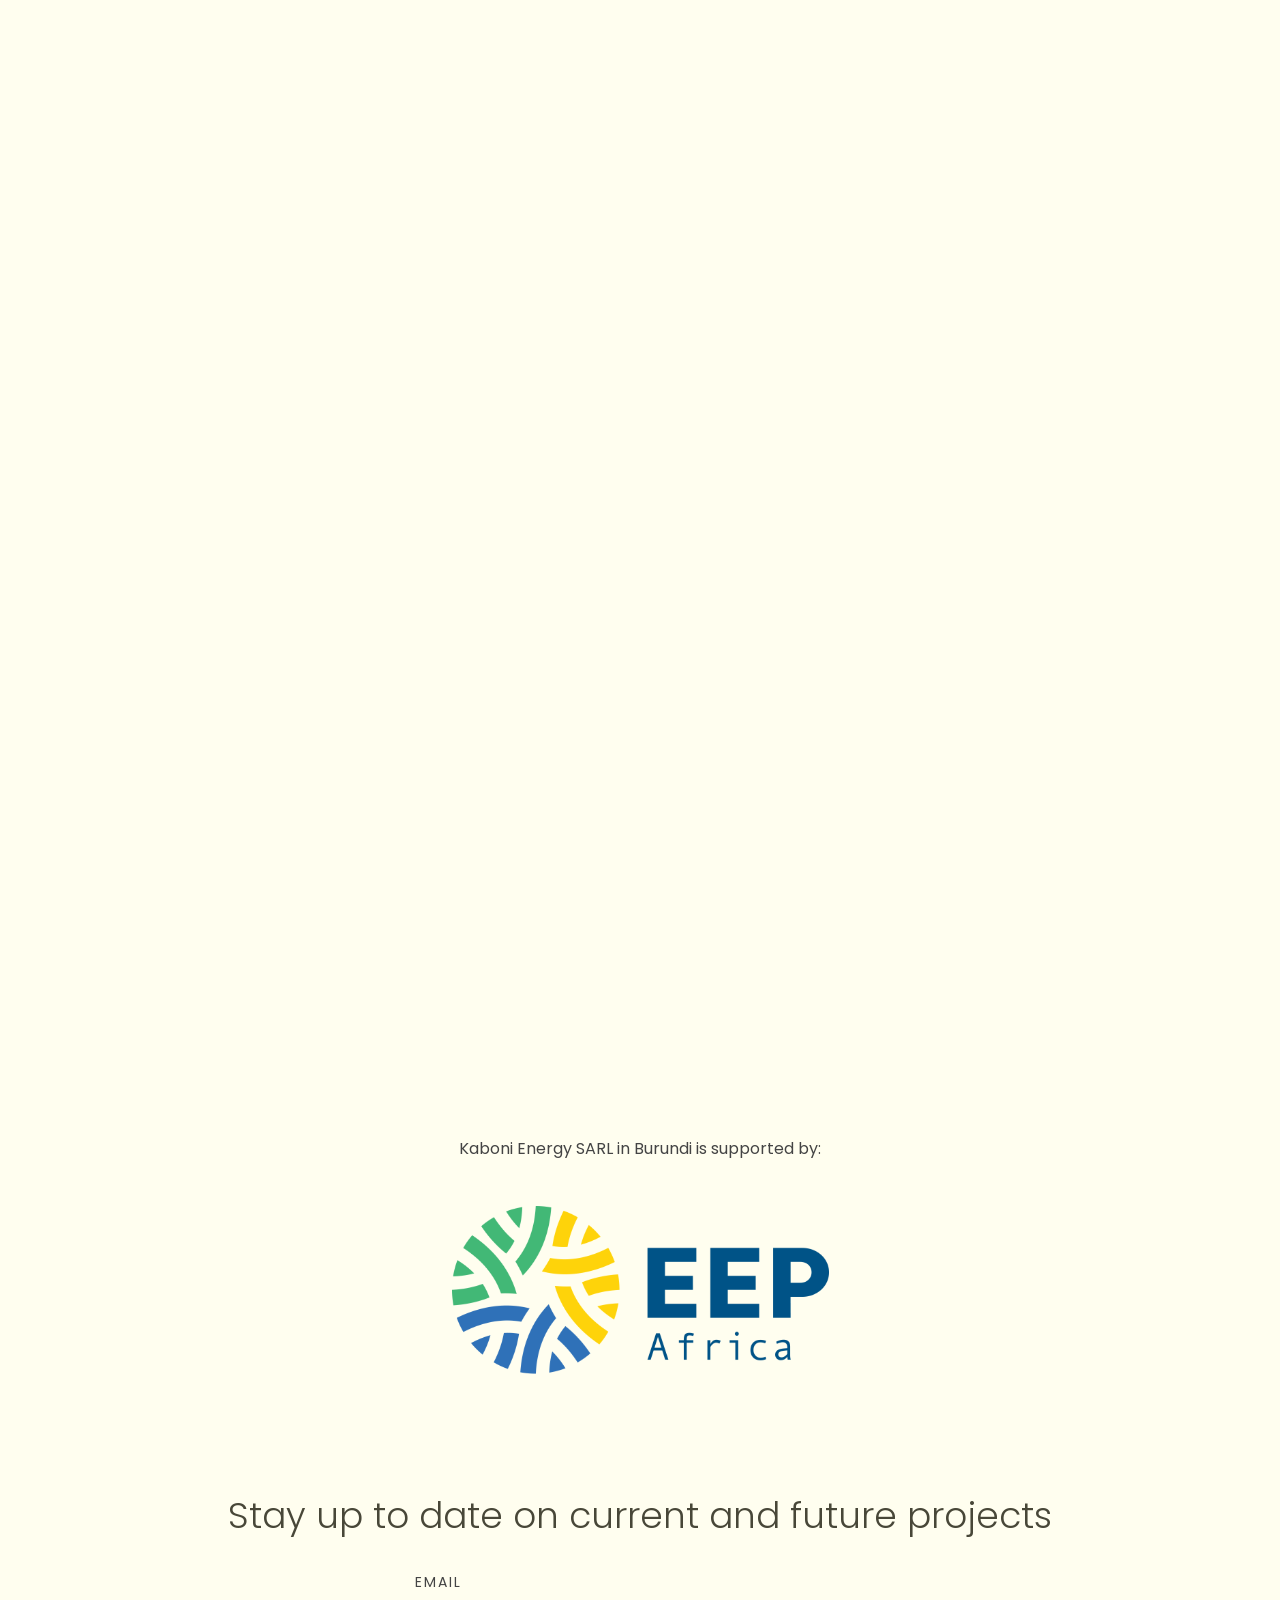
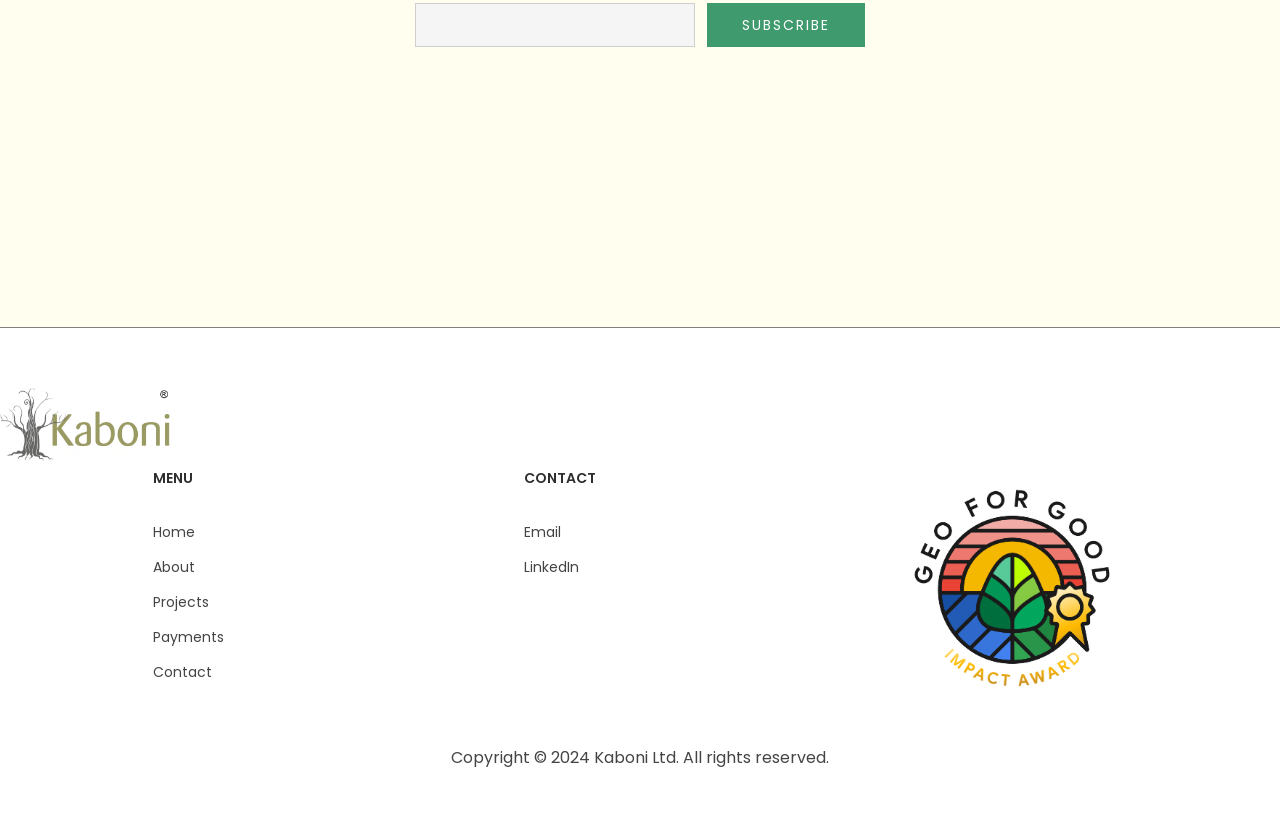
==== commit e72adb76: "new" ====
--- a/index.html
+++ b/index.html
@@ -35,7 +35,7 @@
       </div>
       <nav>
         <ul>
-          <li class="active">
+          <li  >
             <a href="/">Home</a>
           </li>
           <li>
--- a/css/styles.css
+++ b/css/styles.css
@@ -80,7 +80,15 @@
   overflow: hidden;
   overflow-x: hidden;
 }
-
+nav ul li a {
+  color: #9b9b9b;
+  transition: 0.3s;
+}
+
+nav ul li a.active {
+  color: #000;
+  font-weight: 500;
+}
 /* SLIDES */
 
 .slides {
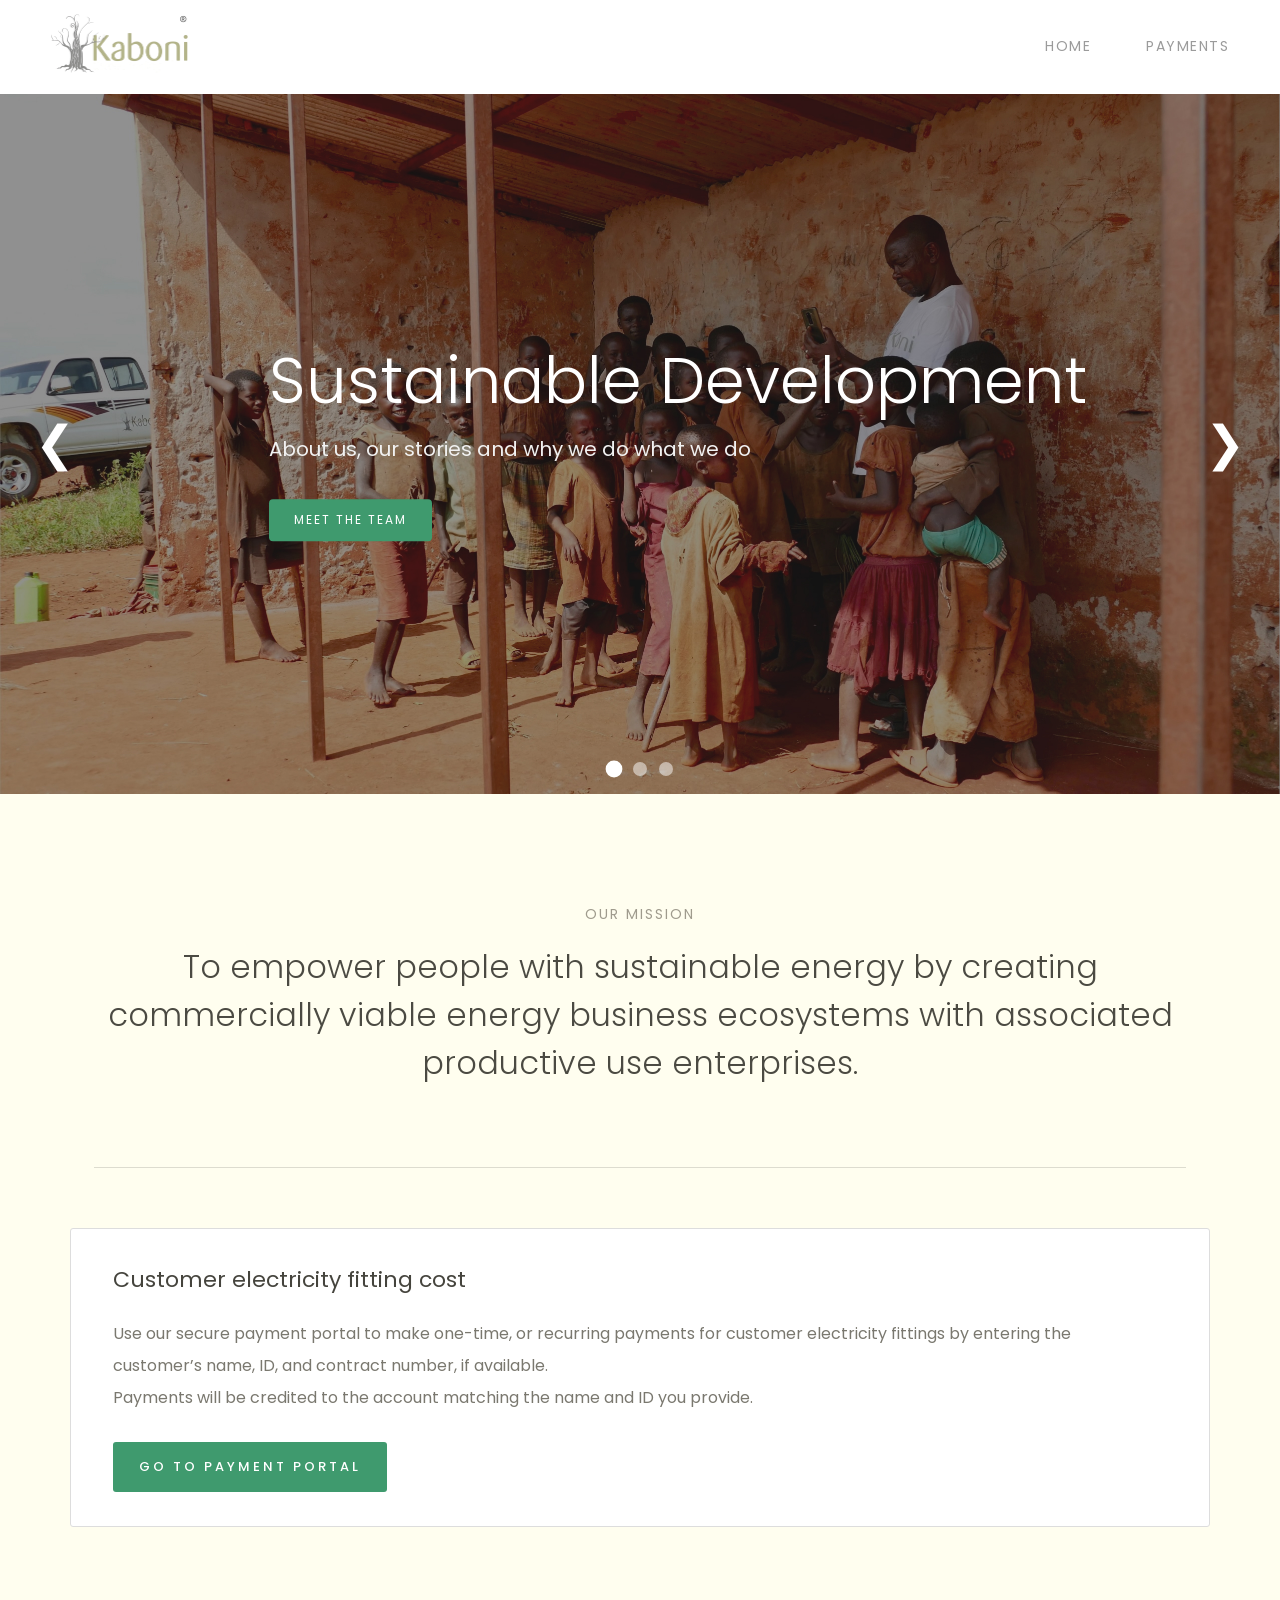
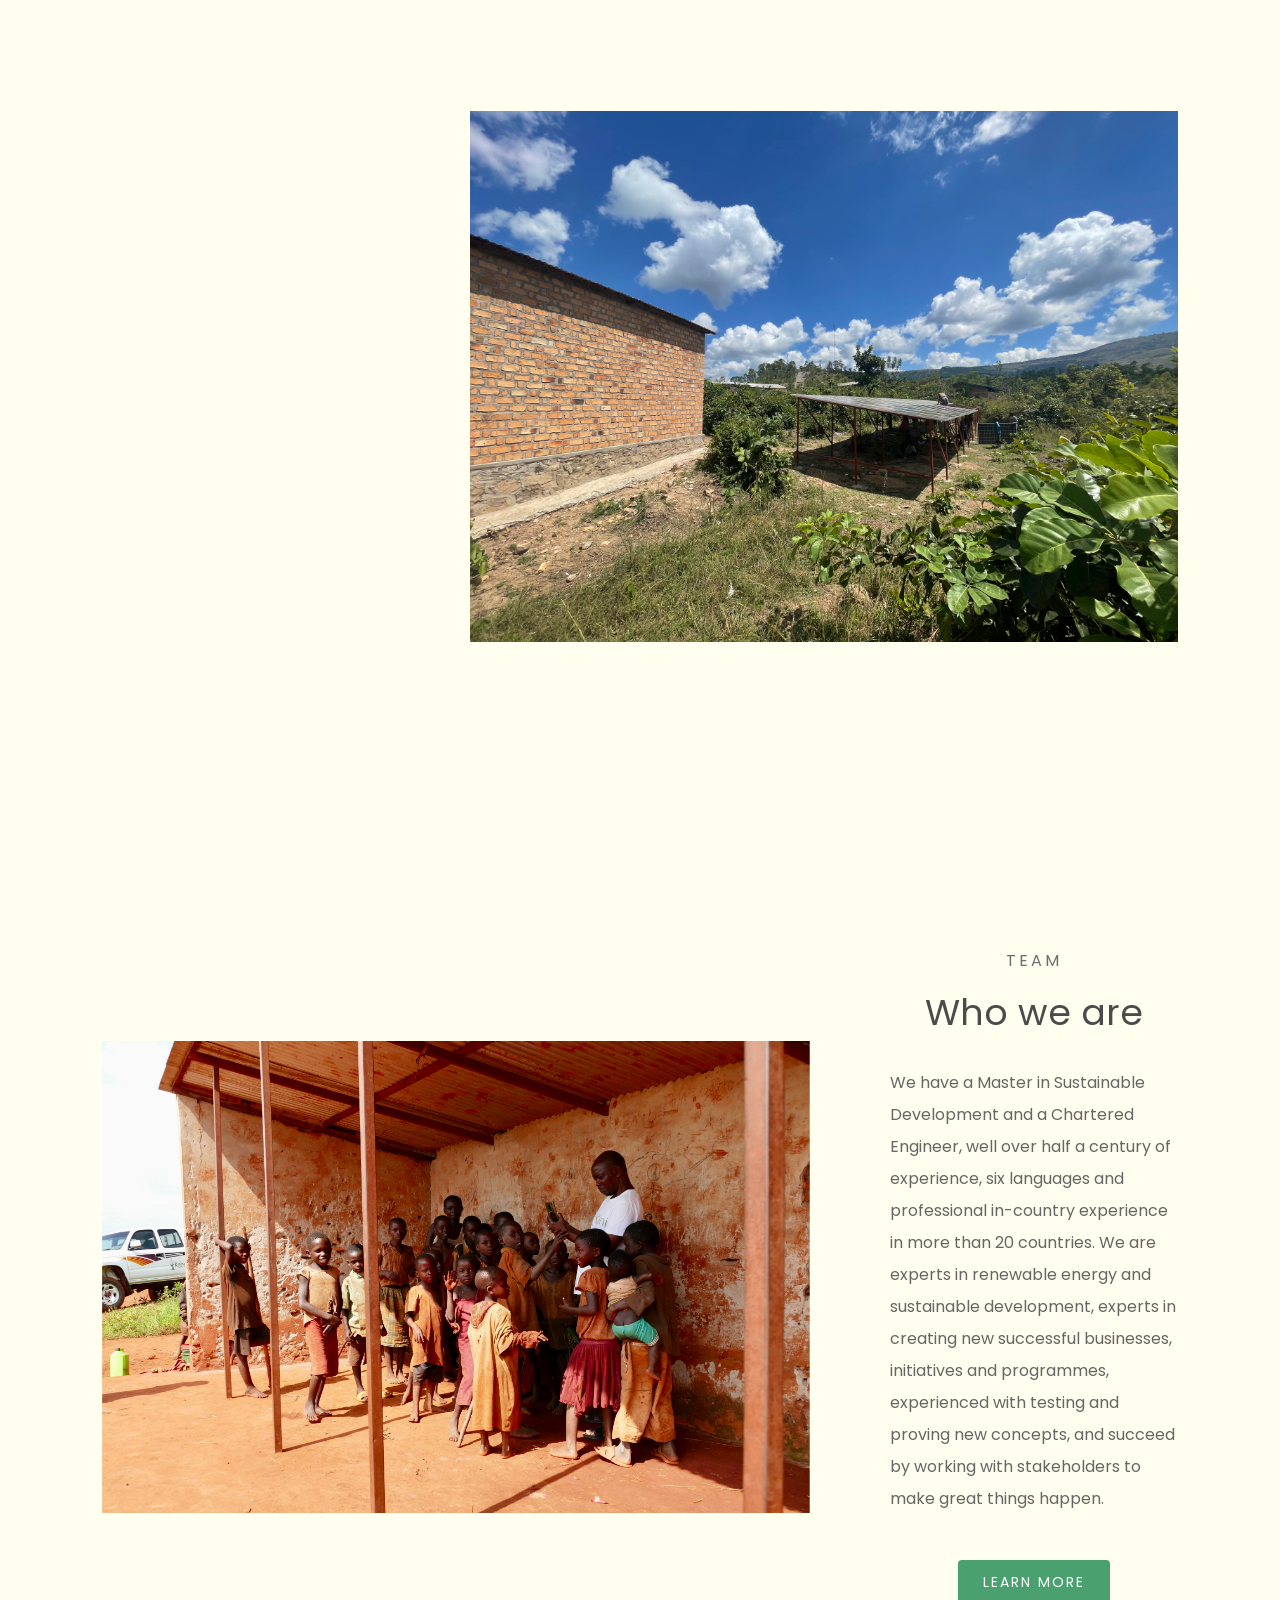
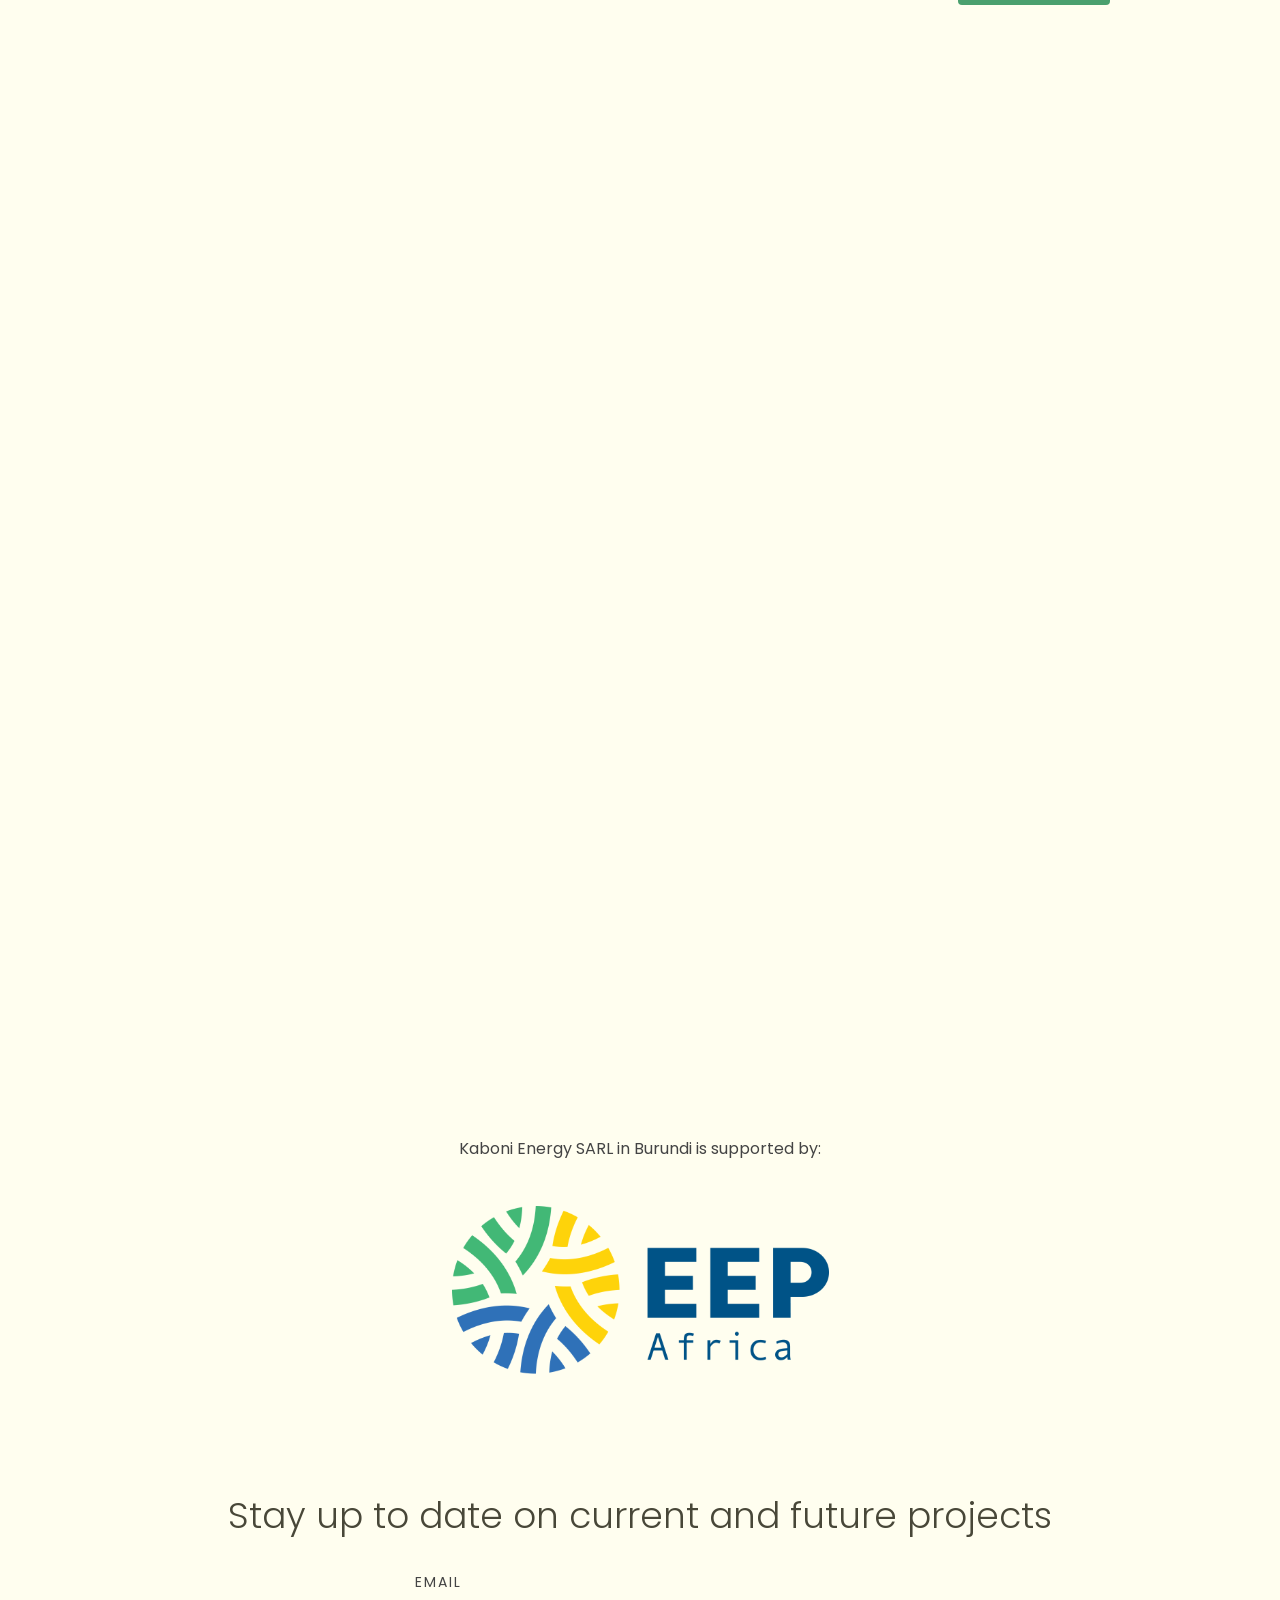
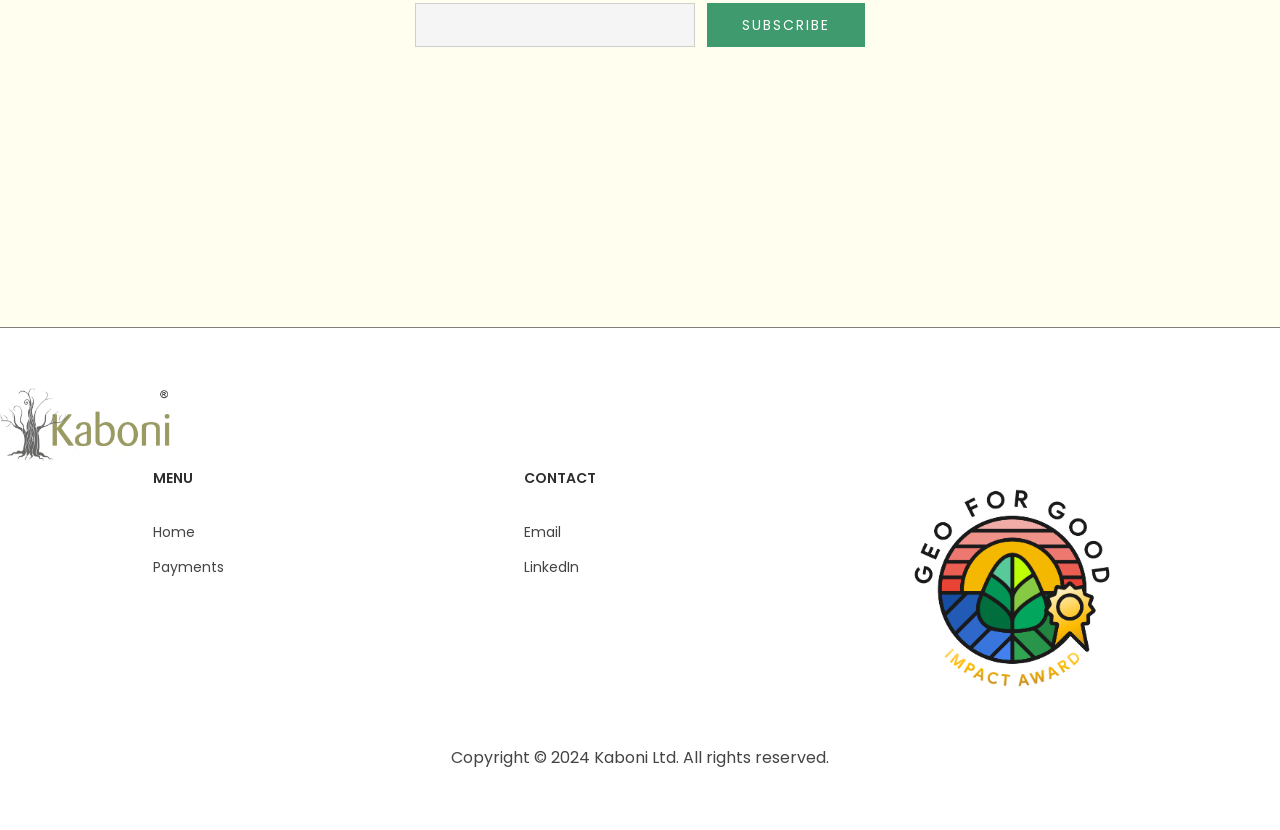
==== commit 9dd8a341: "enw" ====
--- a/index.html
+++ b/index.html
@@ -259,12 +259,9 @@
               <h3>Menu</h3>
 
               <ul>
-                <li><a href="#">Home</a></li>
-                <li><a href="#">About</a></li>
-                <li><a href="#">Projects</a></li>
-                <li><a href="#">Payments</a></li>
-                <li><a href="#">Contact</a></li>
-              </ul>
+                <li><a href="index.html">Home</a></li>
+                  <li><a href="pages/payment.html">Payments</a></li>
+               </ul>
             </div>
           </div>
 
